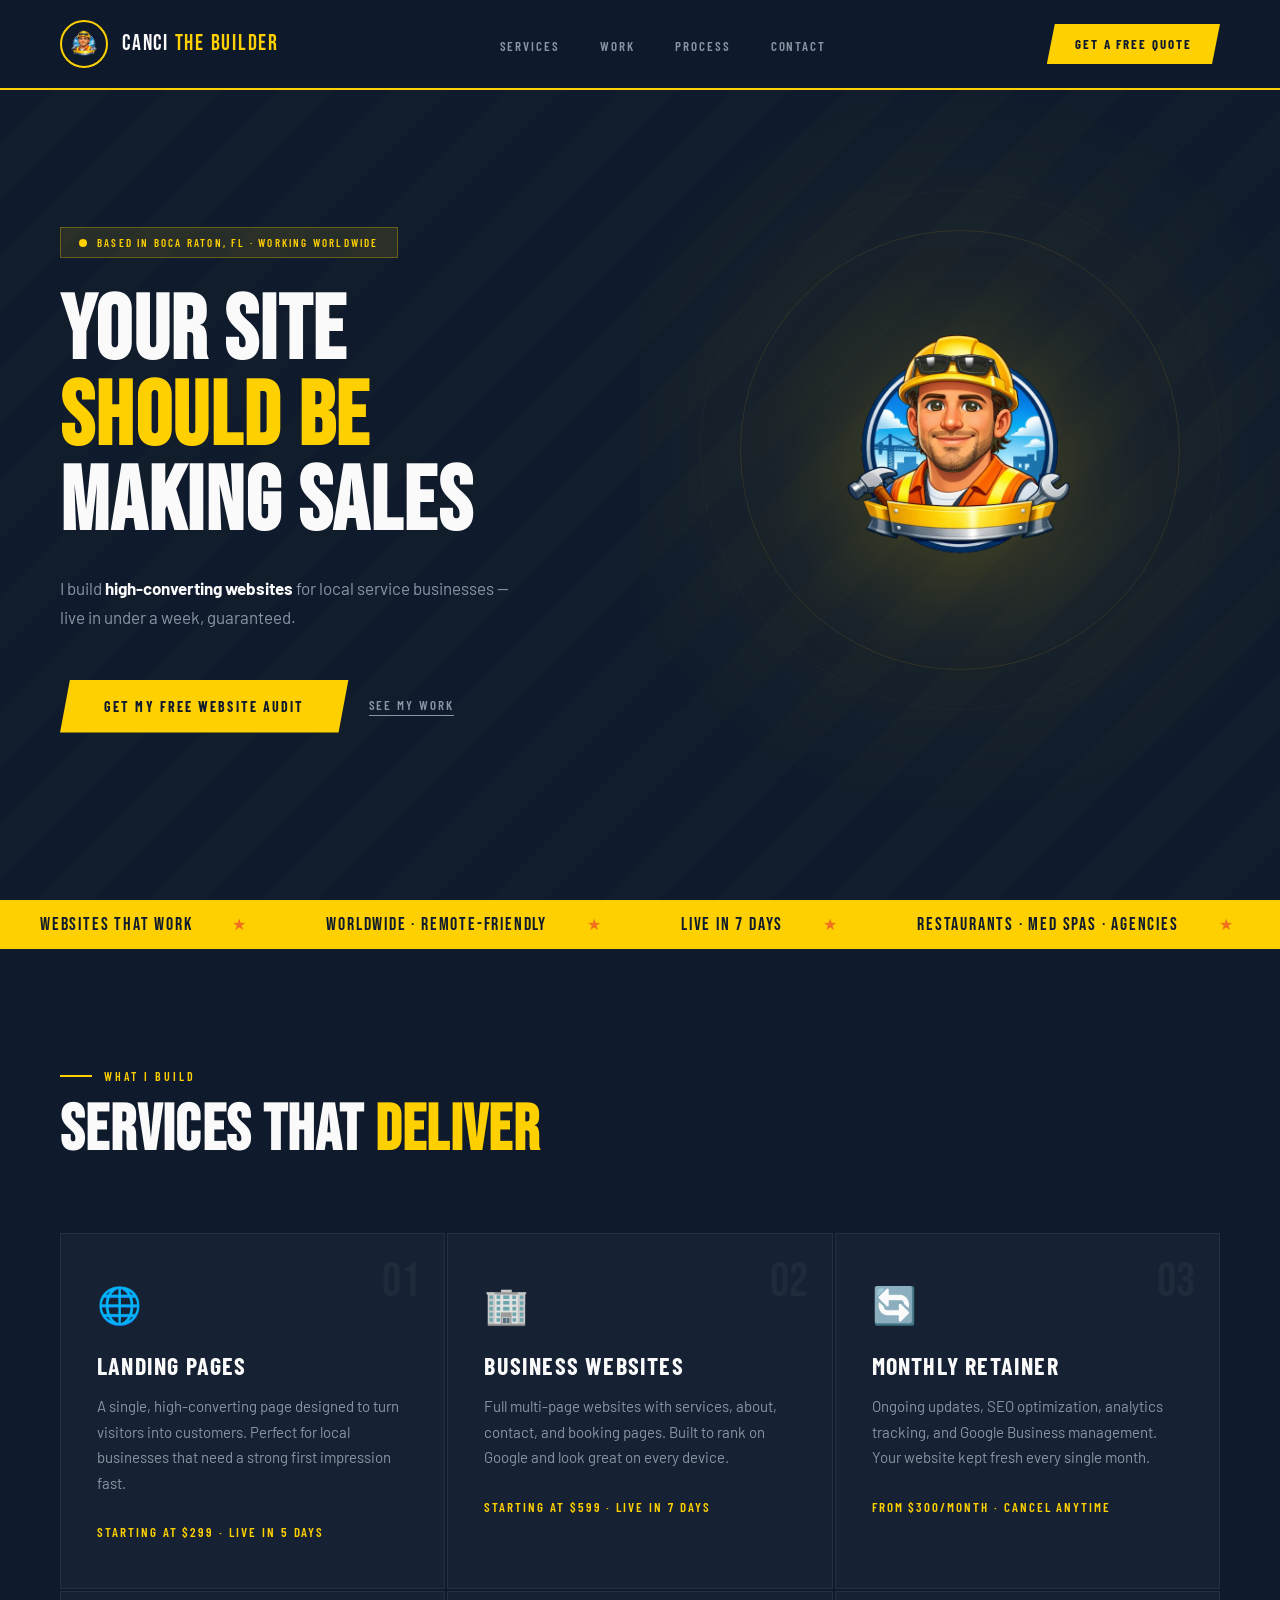
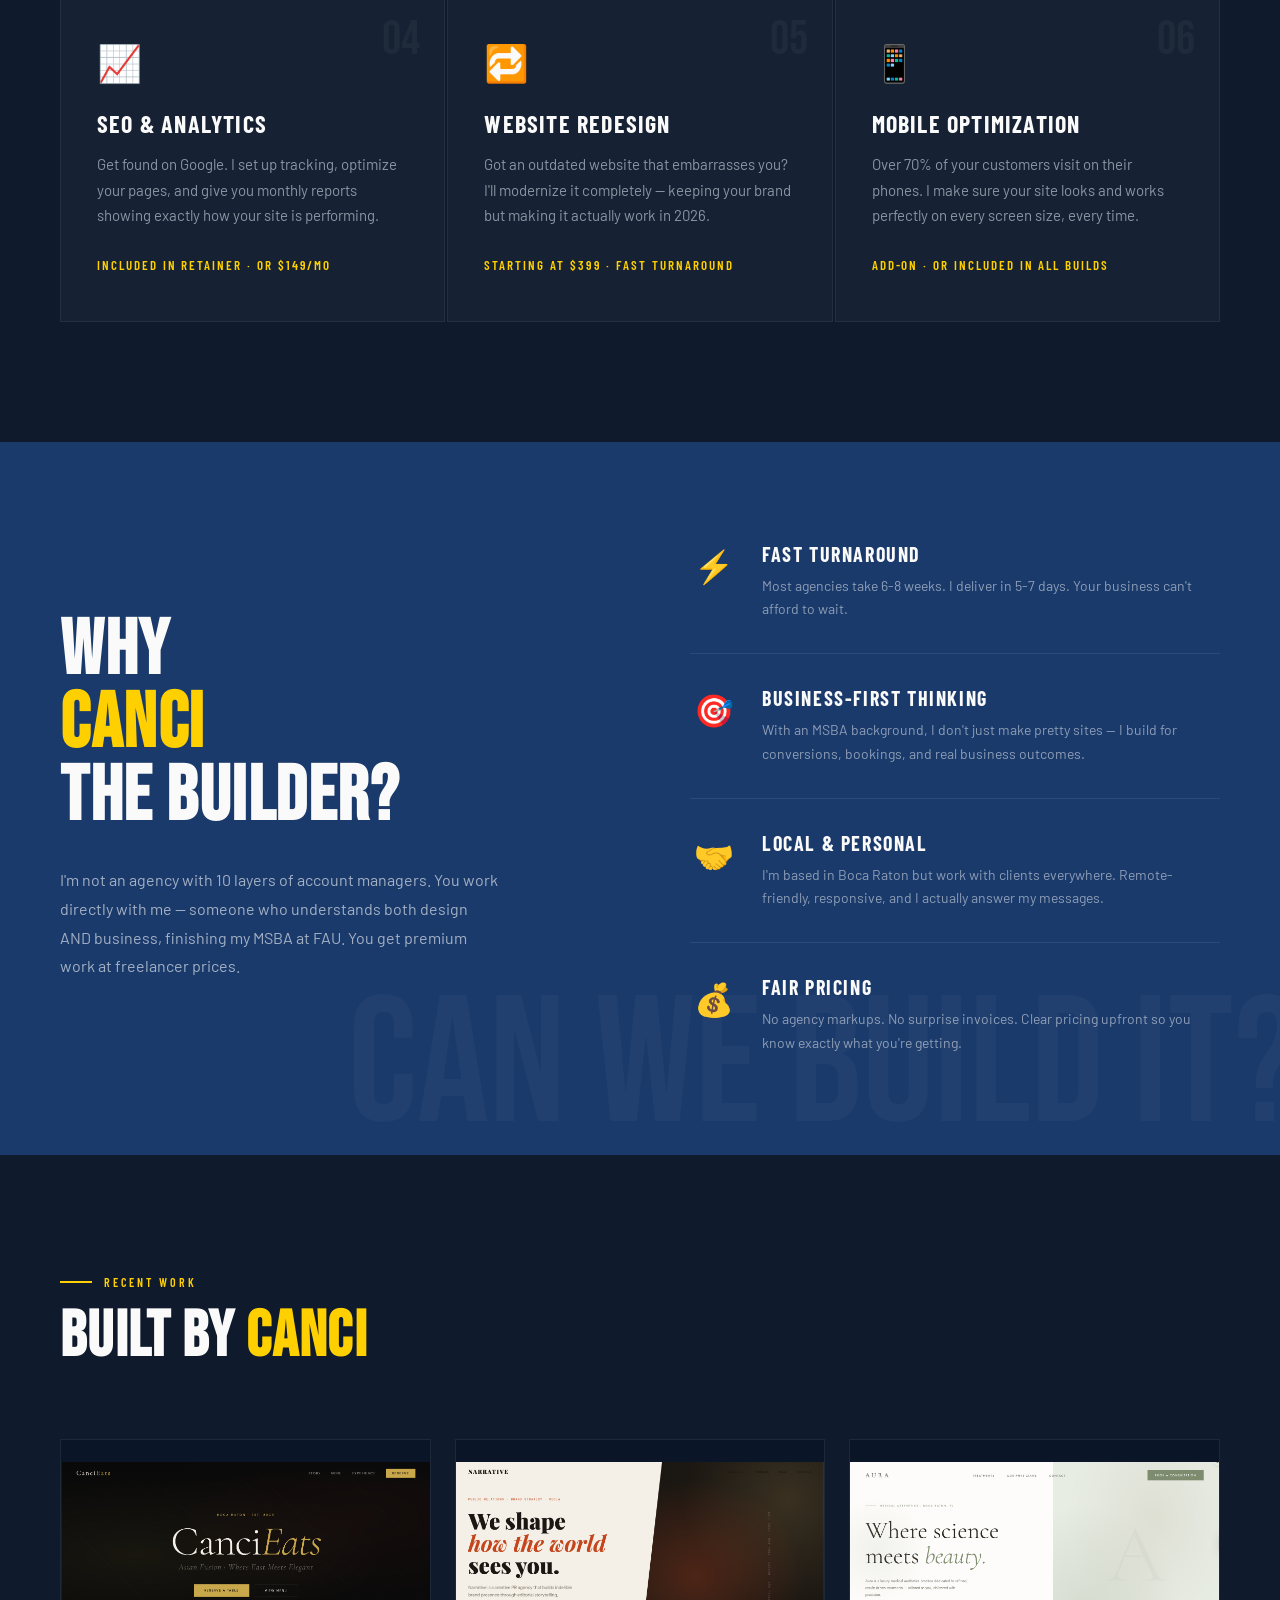
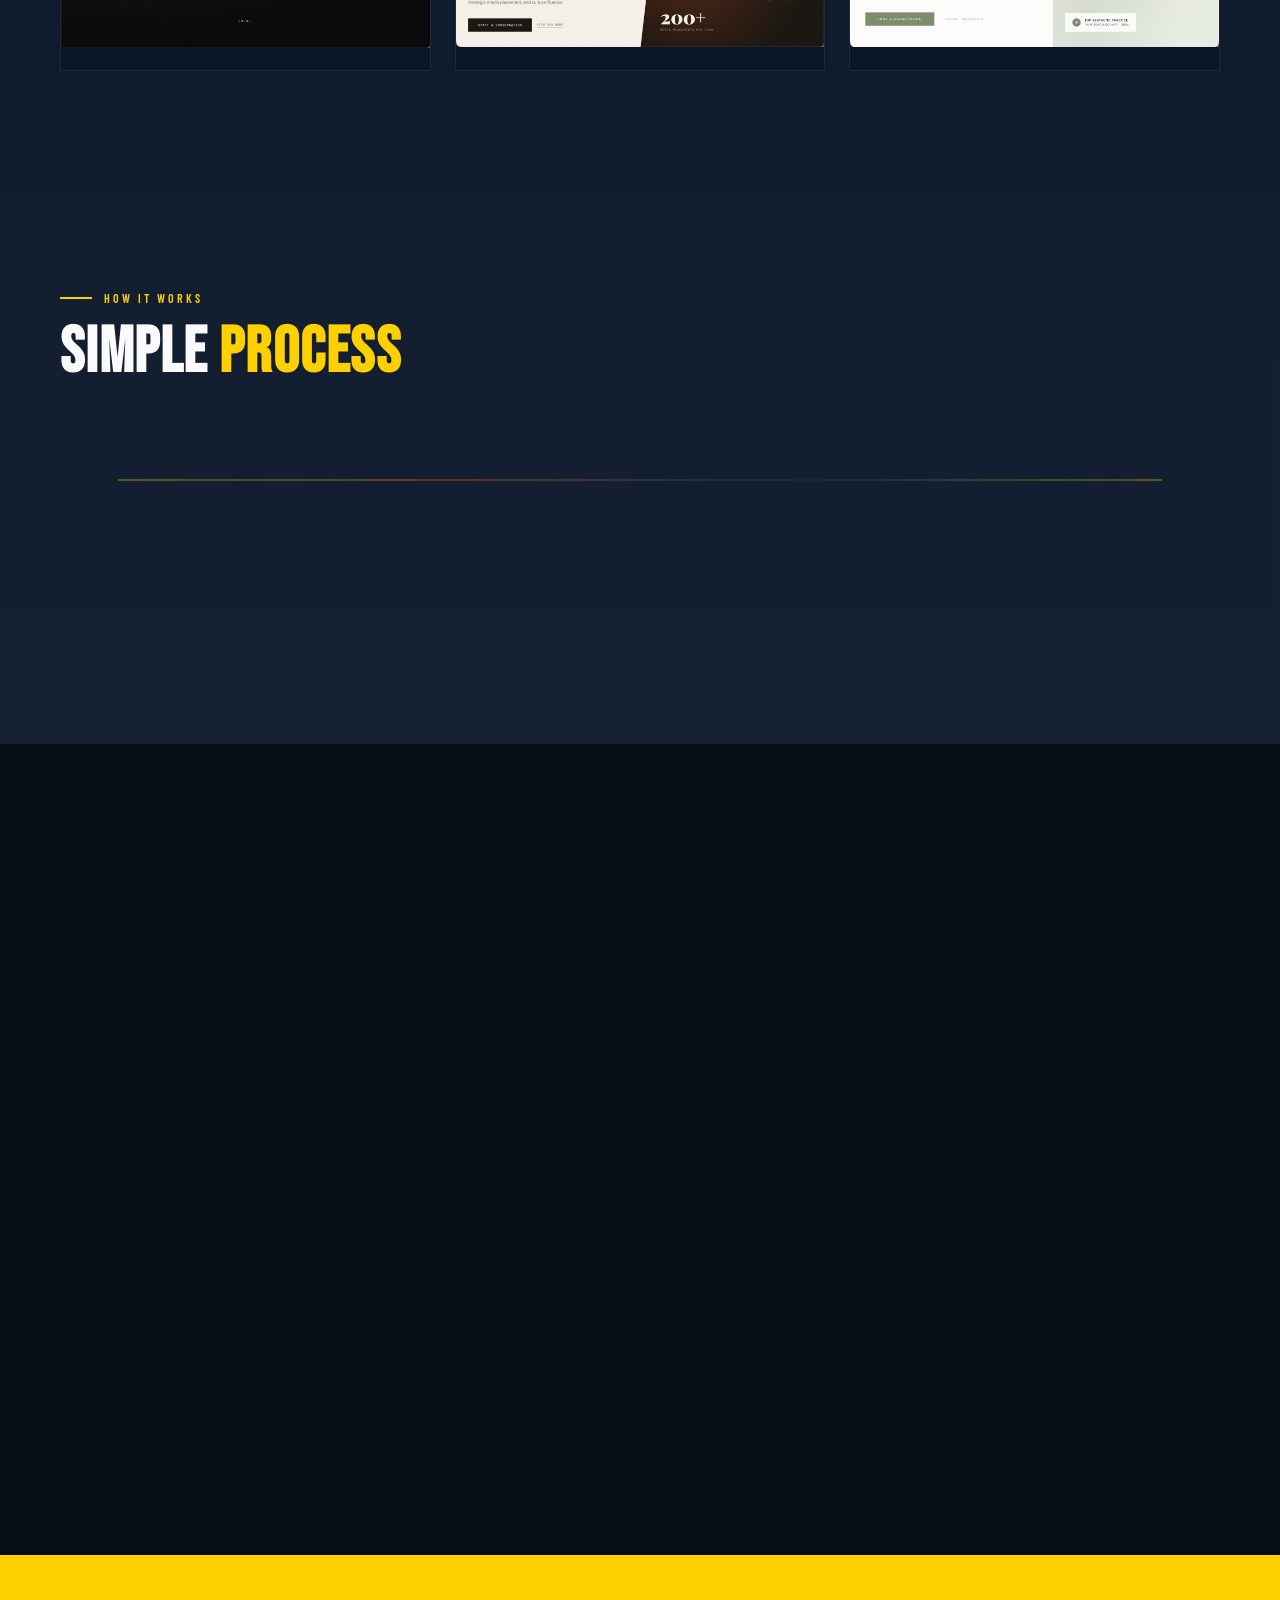
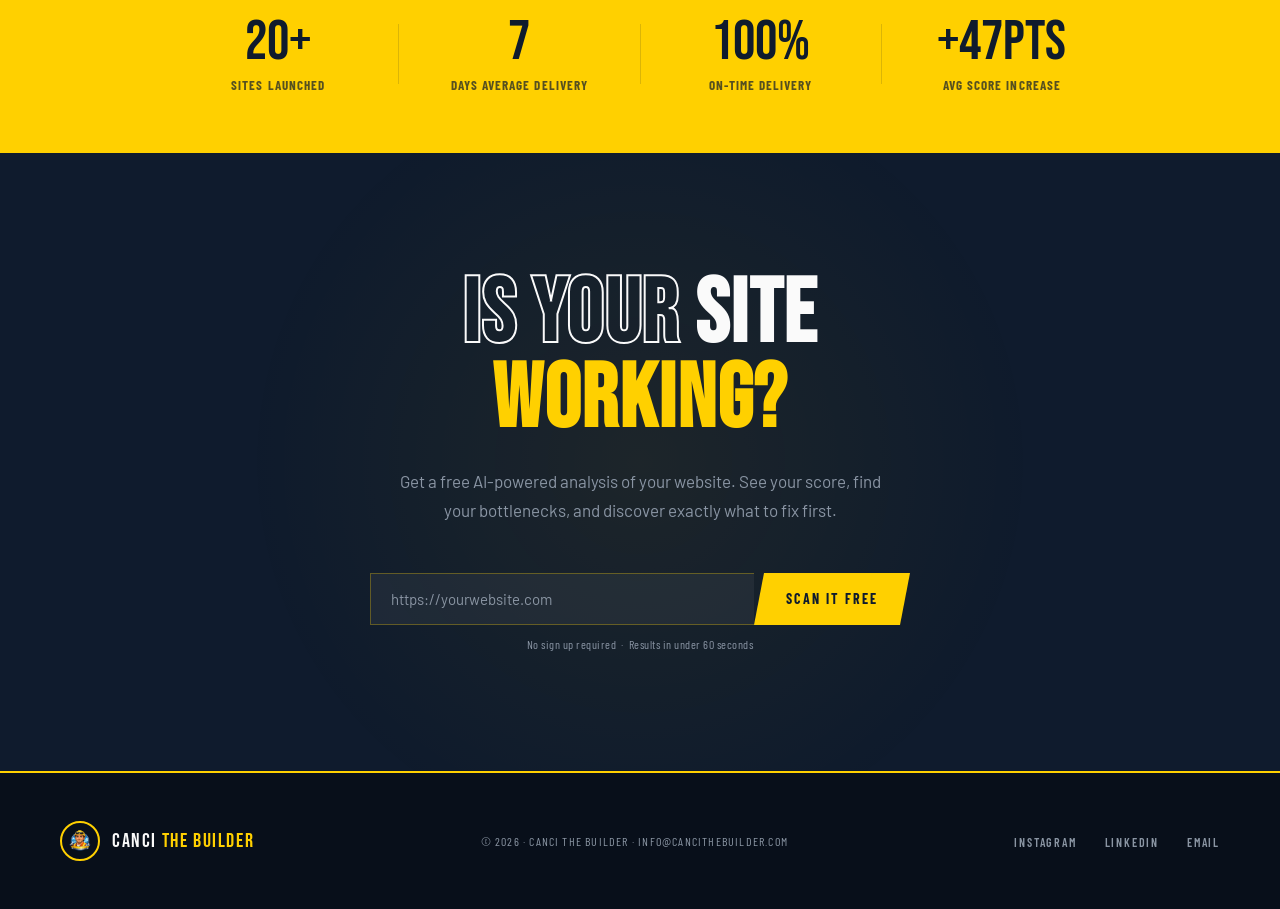
==== scan.html @ 2afae90d "Strengthen book a call CTA with better copy and trust signals Co-Authored-By: Claude Sonnet 4.6 <nor" ====
<!DOCTYPE html>
<html lang="en">
<head>
  <meta charset="UTF-8" />
  <meta name="viewport" content="width=device-width, initial-scale=1.0" />
  <title>Free Website Analysis — Cancilab by Canci The Builder</title>
  <meta name="description" content="Get a free AI-powered website analysis. See your score, discover what's costing you clients, and get a personalized action plan in under 60 seconds." />
  <meta property="og:title" content="Free Website Analysis — Cancilab" />
  <meta property="og:description" content="AI scans your site for conversion killers, SEO gaps, and performance issues. Free. No sign up." />
  <meta property="og:url" content="https://cancithebuilder.com/scan.html" />
  <link href="https://fonts.googleapis.com/css2?family=Bebas+Neue&family=Barlow:wght@400;500;600;700&family=Barlow+Condensed:wght@500;600;700&display=swap" rel="stylesheet">
  <style>
    * { box-sizing: border-box; margin: 0; padding: 0; }
    :root {
      --yellow: #FFD000;
      --orange: #F07020;
      --dark:   #0F1B2D;
      --darker: #091422;
      --white:  #FAFAFA;
      --gray:   #8A95A3;
      --card:   #132033;
      --border: #1E3050;
    }

    body {
      font-family: 'Barlow', sans-serif;
      background: var(--dark);
      color: var(--white);
      min-height: 100vh;
      background-image: repeating-linear-gradient(
        -45deg, transparent, transparent 40px,
        rgba(255,208,0,0.015) 40px, rgba(255,208,0,0.015) 41px
      );
    }

    /* ── Nav ── */
    nav {
      display: flex;
      align-items: center;
      justify-content: space-between;
      padding: 16px 48px;
      background: rgba(9,20,34,0.95);
      backdrop-filter: blur(10px);
      border-bottom: 2px solid var(--yellow);
      position: sticky; top: 0; z-index: 100;
    }
    .nav-logo {
      font-family: 'Bebas Neue', sans-serif;
      font-size: 1.4rem; letter-spacing: 2px; color: var(--white);
      text-decoration: none;
    }
    .nav-logo span { color: var(--yellow); }
    .nav-back {
      font-family: 'Barlow Condensed', sans-serif;
      font-size: 0.8rem; font-weight: 600; letter-spacing: 1.5px;
      text-transform: uppercase; color: var(--gray);
      text-decoration: none; transition: color 0.2s;
    }
    .nav-back:hover { color: var(--yellow); }

    /* ── Loading Screen ── */
    #loadingScreen {
      display: flex;
      flex-direction: column;
      align-items: center;
      justify-content: center;
      min-height: calc(100vh - 65px);
      padding: 48px 24px;
      text-align: center;
    }

    .scanning-domain {
      font-family: 'Barlow Condensed', sans-serif;
      font-size: 0.8rem; font-weight: 700;
      letter-spacing: 3px; text-transform: uppercase;
      color: var(--yellow); margin-bottom: 14px;
    }
    .loading-headline {
      font-family: 'Bebas Neue', sans-serif;
      font-size: clamp(2rem, 5vw, 3.2rem);
      letter-spacing: 3px; color: var(--white);
      line-height: 1; margin-bottom: 8px;
    }
    .loading-headline span { color: var(--yellow); }
    .loading-sub {
      font-size: 0.88rem; color: var(--gray);
      margin-bottom: 48px;
    }

    .nodes-wrap {
      display: flex;
      flex-direction: column;
      gap: 10px;
      width: 100%;
      max-width: 460px;
      text-align: left;
    }
    .node {
      display: flex;
      align-items: center;
      gap: 14px;
      padding: 12px 16px;
      background: rgba(255,255,255,0.02);
      border: 1px solid rgba(255,255,255,0.05);
      border-radius: 3px;
      opacity: 0.25;
      transition: opacity 0.4s, border-color 0.4s, background 0.4s;
    }
    .node.active {
      opacity: 1;
      border-color: rgba(255,208,0,0.3);
      background: rgba(255,208,0,0.04);
    }
    .node.done {
      opacity: 0.65;
      border-color: rgba(107,255,170,0.2);
      background: rgba(107,255,170,0.03);
    }
    .node-icon {
      font-size: 1.1rem; width: 36px; height: 36px;
      background: rgba(255,255,255,0.04);
      border-radius: 50%;
      display: flex; align-items: center; justify-content: center;
      flex-shrink: 0;
    }
    .node.active .node-icon { background: rgba(255,208,0,0.1); }
    .node.done .node-icon  { background: rgba(107,255,170,0.08); }
    .node-text { flex: 1; }
    .node-name {
      font-family: 'Barlow Condensed', sans-serif;
      font-size: 0.82rem; font-weight: 700; letter-spacing: 0.5px;
      color: var(--white); text-transform: uppercase; margin-bottom: 2px;
    }
    .node-desc { font-size: 0.72rem; color: var(--gray); }
    .node-status {
      font-family: 'Barlow Condensed', sans-serif;
      font-size: 0.7rem; font-weight: 700; letter-spacing: 1px;
      text-transform: uppercase; min-width: 52px; text-align: right;
    }
    .node:not(.active):not(.done) .node-status { color: transparent; }
    .node.active .node-status { color: var(--yellow); }
    .node.done   .node-status { color: #6bffaa; }
    @keyframes blink { 0%,100%{opacity:1} 50%{opacity:0.2} }
    .node.active .node-status::after { content:'...'; animation: blink 1s infinite; }

    /* ── Results ── */
    #resultsScreen {
      display: none;
      max-width: 1040px;
      margin: 0 auto;
      padding: 48px 24px 80px;
    }

    /* Score header */
    .results-top {
      text-align: center;
      margin-bottom: 32px;
    }
    .results-eyebrow {
      font-family: 'Barlow Condensed', sans-serif;
      font-size: 0.72rem; font-weight: 700; letter-spacing: 3px;
      text-transform: uppercase; color: var(--yellow); margin-bottom: 12px;
    }
    .results-headline {
      font-family: 'Bebas Neue', sans-serif;
      font-size: clamp(1.8rem, 4vw, 2.8rem);
      letter-spacing: 2px; color: var(--white); margin-bottom: 6px;
    }
    .results-headline span { color: #ff6b6b; }
    .results-domain {
      font-family: 'Barlow Condensed', sans-serif;
      font-size: 0.8rem; color: var(--gray); letter-spacing: 1px;
    }

    /* Score bar */
    .score-bar {
      display: flex; align-items: center; gap: 20px;
      background: var(--card);
      border: 1px solid var(--border);
      border-left: 3px solid var(--yellow);
      border-radius: 3px; padding: 18px 24px; margin-bottom: 24px;
    }
    .score-ring-wrap { position: relative; width: 88px; height: 88px; flex-shrink: 0; }
    .score-ring-wrap svg { transform: rotate(-90deg); }
    .score-ring-inner {
      position: absolute; inset: 0;
      display: flex; flex-direction: column;
      align-items: center; justify-content: center;
    }
    .snum { font-family: 'Bebas Neue', sans-serif; font-size: 2rem; color: #ff6b6b; line-height: 1; }
    .sden { font-family: 'Barlow Condensed', sans-serif; font-size: 0.6rem; color: var(--gray); letter-spacing: 1px; }
    .score-info h3 {
      font-family: 'Bebas Neue', sans-serif;
      font-size: 1.2rem; letter-spacing: 1.5px;
      color: var(--white); margin-bottom: 10px;
    }
    .score-info h3 span { color: #ff6b6b; }
    .score-cats { display: flex; flex-wrap: wrap; gap: 6px; }
    .scat {
      font-family: 'Barlow Condensed', sans-serif;
      font-size: 0.72rem; font-weight: 700; padding: 3px 10px; border-radius: 2px;
    }
    .scat.bad  { background: rgba(255,107,107,0.1); color: #ff6b6b; border: 1px solid rgba(255,107,107,0.2); }
    .scat.warn { background: rgba(240,112,32,0.1);  color: var(--orange); border: 1px solid rgba(240,112,32,0.2); }
    .scat.ok   { background: rgba(255,208,0,0.1);   color: var(--yellow); border: 1px solid rgba(255,208,0,0.2); }

    /* Two-col */
    .two-col {
      display: grid;
      grid-template-columns: 1fr 1fr;
      gap: 20px;
      margin-bottom: 24px;
    }
    @media (max-width: 720px) { .two-col { grid-template-columns: 1fr; } }

    .col-label {
      font-family: 'Barlow Condensed', sans-serif;
      font-size: 0.7rem; font-weight: 700; letter-spacing: 2px;
      text-transform: uppercase; margin-bottom: 10px;
      display: flex; align-items: center; gap: 8px;
    }
    .step-tag {
      background: var(--yellow); color: var(--dark);
      padding: 2px 7px; font-size: 0.6rem;
      clip-path: polygon(4px 0%, 100% 0%, calc(100% - 4px) 100%, 0% 100%);
    }
    .col-label.c1 { color: var(--white); }
    .col-label.c2 { color: var(--yellow); }

    /* Annotated card */
    .ann-card {
      background: var(--card); border: 1px solid var(--border);
      border-radius: 3px; overflow: hidden;
    }
    .browser-bar {
      background: var(--darker); padding: 8px 12px;
      display: flex; align-items: center; gap: 5px;
      border-bottom: 1px solid var(--border);
    }
    .bdot { width: 8px; height: 8px; border-radius: 50%; }
    .bdot.r { background: #ff5f57; } .bdot.y { background: #febc2e; } .bdot.g { background: #28c840; }
    .burl {
      flex: 1; background: rgba(0,0,0,0.3); border-radius: 3px;
      padding: 3px 10px; font-size: 0.68rem; color: #445;
      margin-left: 6px; font-family: 'Barlow Condensed', sans-serif;
    }
    .screenshot-wrap { background: #050d17; position: relative; }
    .site-screenshot { width: 100%; display: block; opacity: 0.75; }
    .issues-list {
      padding: 16px;
      background: rgba(0,0,0,0.25);
      border-top: 1px solid var(--border);
      display: flex; flex-direction: column; gap: 10px;
    }
    .issue-item {
      display: flex; gap: 14px; align-items: flex-start;
      background: rgba(255,255,255,0.02);
      border: 1px solid rgba(255,255,255,0.06);
      border-radius: 6px; padding: 14px 16px;
      transition: border-color 0.2s;
    }
    .issue-item.crit { border-left: 3px solid #ff4d4d; }
    .issue-item.warn { border-left: 3px solid var(--orange); }
    .issue-item.info { border-left: 3px solid var(--yellow); }
    .issue-item:hover { border-color: rgba(255,255,255,0.12); }
    .issue-icon {
      width: 28px; height: 28px; border-radius: 6px;
      font-size: 0.7rem; font-weight: 800;
      display: flex; align-items: center; justify-content: center;
      flex-shrink: 0; font-family: 'Barlow Condensed', sans-serif;
      letter-spacing: 0.5px;
    }
    .issue-icon.crit { background: rgba(255,77,77,0.15); color: #ff4d4d; }
    .issue-icon.warn { background: rgba(240,112,32,0.15); color: var(--orange); }
    .issue-icon.info { background: rgba(255,208,0,0.15); color: var(--yellow); }
    .issue-item h4 {
      font-family: 'Barlow', sans-serif;
      font-size: 0.88rem; font-weight: 700; color: var(--white);
      margin-bottom: 4px;
    }
    .issue-item p { font-size: 0.78rem; color: var(--gray); line-height: 1.6; }
    .issue-tag {
      display: inline-block; font-family: 'Barlow Condensed', sans-serif;
      font-size: 0.62rem; font-weight: 700; text-transform: uppercase;
      letter-spacing: 0.08em; padding: 2px 7px; border-radius: 3px;
      margin-bottom: 5px;
    }
    .issue-tag.crit { background: rgba(255,77,77,0.15); color: #ff4d4d; }
    .issue-tag.warn { background: rgba(240,112,32,0.15); color: var(--orange); }
    .issue-tag.info { background: rgba(255,208,0,0.15); color: var(--yellow); }

    /* Wireframe */
    .wf-card {
      background: var(--card);
      border: 1px solid var(--border);
      border-top: 2px solid var(--yellow);
      border-radius: 3px; overflow: hidden; position: relative;
    }
    .wf-card::after {
      content: ''; position: absolute;
      bottom: 0; left: 0; right: 0; height: 70px;
      background: linear-gradient(to bottom, transparent, var(--dark));
      pointer-events: none; z-index: 5;
    }
    .wf-head {
      display: flex; justify-content: space-between; align-items: center;
      padding: 12px 16px; background: var(--darker);
      border-bottom: 1px solid var(--border);
    }
    .wf-head h4 {
      font-family: 'Bebas Neue', sans-serif;
      font-size: 1rem; letter-spacing: 1.5px;
    }
    .wf-head p { font-size: 0.68rem; color: var(--gray); }
    .wf-badge {
      font-family: 'Barlow Condensed', sans-serif;
      font-size: 0.65rem; font-weight: 700; letter-spacing: 1px;
      text-transform: uppercase; background: rgba(255,208,0,0.1);
      color: var(--yellow); border: 1px solid rgba(255,208,0,0.3);
      padding: 2px 8px; border-radius: 2px;
    }
    .wf-body { display: grid; grid-template-columns: 1fr 1fr; gap: 12px; padding: 14px; }
    .wf-col-lbl {
      font-family: 'Barlow Condensed', sans-serif;
      font-size: 0.62rem; font-weight: 700;
      letter-spacing: 1.5px; text-transform: uppercase; margin-bottom: 6px;
    }
    .wf-col-lbl.new { color: var(--yellow); }
    .wf-col-lbl.old { color: #ff6b6b; }
    .wf-frame {
      background: rgba(0,0,0,0.3); border: 1px dashed rgba(255,255,255,0.07);
      border-radius: 3px; padding: 10px;
    }
    .wf-frame.old { border-color: rgba(255,77,77,0.15); opacity: 0.5; }
    .wb { background: rgba(255,255,255,0.06); border-radius: 2px; margin-bottom: 5px; }
    .wb.xs  { height: 7px; width: 30%; }
    .wb.sm  { height: 12px; width: 75%; }
    .wb.md  { height: 24px; }
    .wb.lg  { height: 40px; }
    .wb.btn { height: 18px; width: 38%; background: rgba(255,208,0,0.2); border: 1px solid rgba(255,208,0,0.4); }
    .wb.acc { background: rgba(255,208,0,0.08); border: 1px solid rgba(255,208,0,0.15); height: 16px; }
    .wb-old { background: rgba(255,77,77,0.08); border-radius: 2px; margin-bottom: 5px; }
    .wb-old.sm  { height: 12px; width: 70%; }
    .wb-old.md  { height: 24px; }
    .wb-old.lg  { height: 40px; }
    .wb-old.btn { height: 18px; width: 38%; }
    .wf-note { font-size: 0.62rem; font-style: italic; margin-top: 6px; padding-top: 6px; border-top: 1px solid rgba(255,255,255,0.06); line-height: 1.5; }
    .wf-note.new { color: var(--yellow); }
    .wf-note.old { color: #ff6b6b; }
    .wf-g { display: grid; grid-template-columns: 1fr 1fr 1fr; gap: 4px; margin-bottom: 5px; }
    .wf-gc { background: rgba(255,255,255,0.06); border-radius: 2px; height: 32px; }
    .wf-cal {
      background: rgba(255,208,0,0.05); border: 1px dashed rgba(255,208,0,0.2);
      border-radius: 2px; height: 28px; margin-bottom: 5px;
      display: flex; align-items: center; justify-content: center;
    }
    .wf-cal span { font-family: 'Barlow Condensed', sans-serif; font-size: 0.55rem; color: rgba(255,208,0,0.4); letter-spacing: 1px; text-transform: uppercase; }
    .wf-lock {
      padding: 12px 16px; border-top: 1px solid var(--border);
      text-align: center; background: rgba(0,0,0,0.2);
      position: relative; z-index: 10;
    }
    .wf-lock p { font-size: 0.72rem; color: var(--gray); }
    .wf-lock strong { color: var(--yellow); font-family: 'Barlow Condensed', sans-serif; }

    /* CTA */
    .results-cta {
      background: var(--card);
      border: 1px solid var(--border);
      border-top: 2px solid var(--yellow);
      border-radius: 3px; padding: 40px 32px;
      text-align: center; position: relative; overflow: hidden;
    }
    .results-cta::before {
      content: ''; position: absolute;
      top: -50px; left: 50%; transform: translateX(-50%);
      width: 400px; height: 150px;
      background: radial-gradient(ellipse, rgba(255,208,0,0.06) 0%, transparent 70%);
      pointer-events: none;
    }
    .rc-eyebrow {
      font-family: 'Barlow Condensed', sans-serif;
      font-size: 0.7rem; font-weight: 700; letter-spacing: 3px;
      text-transform: uppercase; color: var(--yellow); margin-bottom: 12px;
    }
    .results-cta h2 {
      font-family: 'Bebas Neue', sans-serif;
      font-size: clamp(1.6rem, 3vw, 2.2rem);
      letter-spacing: 2px; color: var(--white); margin-bottom: 10px;
    }
    .results-cta p {
      font-size: 0.88rem; color: var(--gray);
      max-width: 420px; margin: 0 auto 24px; line-height: 1.7;
    }
    .btn-book {
      background: var(--yellow); color: var(--dark); border: none;
      padding: 14px 40px;
      font-family: 'Barlow Condensed', sans-serif;
      font-size: 0.9rem; font-weight: 700; letter-spacing: 2px;
      text-transform: uppercase; cursor: pointer;
      clip-path: polygon(10px 0%, 100% 0%, calc(100% - 10px) 100%, 0% 100%);
      transition: background 0.2s; display: inline-block;
      text-decoration: none; margin-bottom: 12px;
    }
    .btn-book:hover { background: var(--orange); color: var(--white); }
    .btn-book-sub { font-size: 0.68rem; color: rgba(255,255,255,0.2); font-family: 'Barlow Condensed', sans-serif; letter-spacing: 0.5px; }
    .cta-trust { display: flex; gap: 24px; justify-content: center; flex-wrap: wrap; margin-top: 20px; }
    .cta-trust span { font-family: 'Barlow Condensed', sans-serif; font-size: 0.78rem; font-weight: 600; color: rgba(255,255,255,0.5); letter-spacing: 0.5px; }

    /* ── Revenue Impact ── */
    .revenue-bar {
      background: var(--card); border: 1px solid var(--border);
      border-left: 3px solid var(--orange);
      border-radius: 3px; padding: 20px 24px;
      display: flex; align-items: center; gap: 20px;
      margin-bottom: 24px;
    }
    .revenue-icon { font-size: 2rem; flex-shrink: 0; }
    .revenue-text h4 {
      font-family: 'Bebas Neue', sans-serif;
      font-size: 1.1rem; letter-spacing: 1.5px; color: var(--white); margin-bottom: 4px;
    }
    .revenue-text p { font-size: 0.82rem; color: var(--gray); line-height: 1.6; }
    .revenue-text strong { color: var(--orange); }
    .revenue-stat {
      text-align: center; flex-shrink: 0;
      background: rgba(240,112,32,0.08);
      border: 1px solid rgba(240,112,32,0.2);
      border-radius: 3px; padding: 12px 20px;
    }
    .revenue-stat .rs-num {
      font-family: 'Bebas Neue', sans-serif;
      font-size: 2rem; color: var(--orange); line-height: 1;
    }
    .revenue-stat .rs-label {
      font-family: 'Barlow Condensed', sans-serif;
      font-size: 0.65rem; font-weight: 700;
      letter-spacing: 1px; text-transform: uppercase; color: var(--gray);
    }

    /* ── Quick Wins ── */
    .quick-wins {
      background: var(--card); border: 1px solid var(--border);
      border-left: 3px solid #6bffaa;
      border-radius: 3px; padding: 20px 24px; margin-bottom: 24px;
    }
    .qw-header {
      display: flex; align-items: center; gap: 10px; margin-bottom: 14px;
    }
    .qw-header h4 {
      font-family: 'Bebas Neue', sans-serif;
      font-size: 1.1rem; letter-spacing: 1.5px; color: var(--white);
    }
    .qw-tag {
      font-family: 'Barlow Condensed', sans-serif;
      font-size: 0.65rem; font-weight: 700; letter-spacing: 1px;
      text-transform: uppercase; background: rgba(107,255,170,0.1);
      color: #6bffaa; border: 1px solid rgba(107,255,170,0.25);
      padding: 2px 8px; border-radius: 2px;
    }
    .qw-list { display: flex; flex-direction: column; gap: 8px; }
    .qw-item {
      display: flex; align-items: flex-start; gap: 12px;
      background: rgba(107,255,170,0.04);
      border: 1px solid rgba(107,255,170,0.1);
      border-radius: 2px; padding: 10px 14px;
    }
    .qw-check {
      width: 20px; height: 20px; border-radius: 50%;
      background: rgba(107,255,170,0.15); border: 1px solid rgba(107,255,170,0.3);
      color: #6bffaa; font-size: 0.7rem; font-weight: 800;
      display: flex; align-items: center; justify-content: center; flex-shrink: 0;
    }
    .qw-item h5 {
      font-family: 'Barlow Condensed', sans-serif;
      font-size: 0.78rem; font-weight: 700; color: var(--white);
      margin-bottom: 2px; letter-spacing: 0.3px;
    }
    .qw-item p { font-size: 0.68rem; color: var(--gray); line-height: 1.5; }
    .qw-time {
      font-family: 'Barlow Condensed', sans-serif;
      font-size: 0.62rem; font-weight: 700; letter-spacing: 1px;
      text-transform: uppercase; color: #6bffaa; margin-top: 3px;
    }

    /* ── Case Study ── */
    .case-study {
      background: var(--card); border: 1px solid var(--border);
      border-radius: 3px; overflow: hidden; margin-bottom: 24px;
    }
    .cs-header {
      background: var(--darker); padding: 14px 20px;
      border-bottom: 1px solid var(--border);
      display: flex; align-items: center; justify-content: space-between;
    }
    .cs-header h4 {
      font-family: 'Bebas Neue', sans-serif;
      font-size: 1rem; letter-spacing: 1.5px; color: var(--white);
    }
    .cs-header p { font-size: 0.68rem; color: var(--gray); }
    .cs-tag {
      font-family: 'Barlow Condensed', sans-serif;
      font-size: 0.65rem; font-weight: 700; letter-spacing: 1px;
      text-transform: uppercase; background: rgba(255,208,0,0.1);
      color: var(--yellow); border: 1px solid rgba(255,208,0,0.25);
      padding: 2px 8px; border-radius: 2px;
    }
    .cs-body {
      display: grid; grid-template-columns: 1fr 1fr 1fr; gap: 0;
    }
    @media (max-width: 600px) { .cs-body { grid-template-columns: 1fr; } }
    .cs-col {
      padding: 18px 20px;
      border-right: 1px solid var(--border);
    }
    .cs-col:last-child { border-right: none; }
    .cs-col-label {
      font-family: 'Barlow Condensed', sans-serif;
      font-size: 0.62rem; font-weight: 700; letter-spacing: 2px;
      text-transform: uppercase; margin-bottom: 8px;
    }
    .cs-col-label.before { color: #ff6b6b; }
    .cs-col-label.after  { color: #6bffaa; }
    .cs-col-label.result { color: var(--yellow); }
    .cs-col p { font-size: 0.75rem; color: var(--gray); line-height: 1.6; }
    .cs-stat {
      font-family: 'Bebas Neue', sans-serif;
      font-size: 2rem; letter-spacing: 1px; line-height: 1; margin-bottom: 4px;
    }
    .cs-stat.green { color: #6bffaa; }
    .cs-stat-label { font-size: 0.68rem; color: var(--gray); }

    /* ── Testimonials ── */
    .testimonials { margin-bottom: 24px; }
    .testimonials h4 {
      font-family: 'Bebas Neue', sans-serif;
      font-size: 1rem; letter-spacing: 1.5px; color: var(--white);
      text-align: center; margin-bottom: 14px;
    }
    .testi-grid {
      display: grid; grid-template-columns: 1fr 1fr 1fr; gap: 12px;
    }
    @media (max-width: 600px) { .testi-grid { grid-template-columns: 1fr; } }
    .testi-card {
      background: var(--card); border: 1px solid var(--border);
      border-radius: 3px; padding: 16px;
    }
    .testi-stars { color: var(--yellow); font-size: 0.75rem; margin-bottom: 8px; letter-spacing: 2px; }
    .testi-quote { font-size: 0.78rem; color: var(--white); line-height: 1.6; margin-bottom: 12px; font-style: italic; }
    .testi-author { display: flex; align-items: center; gap: 10px; }
    .testi-avatar {
      width: 32px; height: 32px; border-radius: 50%;
      background: linear-gradient(135deg, var(--yellow), var(--orange));
      display: flex; align-items: center; justify-content: center;
      font-family: 'Bebas Neue', sans-serif; font-size: 0.85rem; color: var(--dark);
      flex-shrink: 0;
    }
    .testi-name {
      font-family: 'Barlow Condensed', sans-serif;
      font-size: 0.72rem; font-weight: 700; color: var(--white); letter-spacing: 0.5px;
    }
    .testi-biz { font-size: 0.62rem; color: var(--gray); }

    /* ── Email Capture ── */
    .email-capture {
      background: rgba(255,208,0,0.04);
      border: 1px solid rgba(255,208,0,0.2);
      border-radius: 3px; padding: 24px;
      text-align: center; margin-bottom: 24px;
    }
    .email-capture h4 {
      font-family: 'Bebas Neue', sans-serif;
      font-size: 1.1rem; letter-spacing: 1.5px; color: var(--white); margin-bottom: 6px;
    }
    .email-capture p { font-size: 0.8rem; color: var(--gray); margin-bottom: 16px; }
    .email-form { display: flex; max-width: 420px; margin: 0 auto; }
    .email-input {
      flex: 1; background: var(--card); border: 1px solid var(--border);
      border-right: none; color: var(--white);
      font-family: 'Barlow', sans-serif; font-size: 0.85rem;
      padding: 11px 14px; outline: none;
    }
    .email-input::placeholder { color: #445; }
    .email-btn {
      background: var(--yellow); color: var(--dark); border: none;
      padding: 11px 20px;
      font-family: 'Barlow Condensed', sans-serif;
      font-size: 0.8rem; font-weight: 700; letter-spacing: 1.5px;
      text-transform: uppercase; cursor: pointer;
      clip-path: polygon(6px 0%, 100% 0%, calc(100% - 6px) 100%, 0% 100%);
      transition: background 0.15s;
    }
    .email-btn:hover { background: var(--orange); color: var(--white); }
    .email-confirm { font-family: 'Barlow Condensed', sans-serif; font-size: 0.75rem; color: #6bffaa; margin-top: 10px; display: none; }

    /* ── Urgency ── */
    .urgency-bar {
      background: rgba(255,77,77,0.06);
      border: 1px solid rgba(255,77,77,0.2);
      border-radius: 3px; padding: 14px 20px;
      display: flex; align-items: center; justify-content: space-between;
      gap: 16px; margin-bottom: 24px; flex-wrap: wrap;
    }
    .urgency-left { display: flex; align-items: center; gap: 12px; }
    .urgency-dot {
      width: 10px; height: 10px; border-radius: 50%;
      background: #ff4d4d; flex-shrink: 0;
      animation: pulse-red 1.5s infinite;
    }
    @keyframes pulse-red {
      0%,100% { box-shadow: 0 0 0 0 rgba(255,77,77,0.4); }
      50% { box-shadow: 0 0 0 6px rgba(255,77,77,0); }
    }
    .urgency-text {
      font-family: 'Barlow Condensed', sans-serif;
      font-size: 0.82rem; font-weight: 700;
      letter-spacing: 0.5px; color: var(--white);
    }
    .urgency-text span { color: #ff6b6b; }
    .urgency-slots { display: flex; gap: 6px; }
    .slot {
      width: 14px; height: 14px; border-radius: 2px;
      background: rgba(255,77,77,0.3); border: 1px solid rgba(255,77,77,0.4);
    }
    .slot.taken { background: #ff4d4d; }

    /* ── PDF ── */
    .btn-pdf {
      background: transparent; color: var(--gray);
      border: 1px solid var(--border); padding: 10px 20px;
      font-family: 'Barlow Condensed', sans-serif;
      font-size: 0.78rem; font-weight: 700; letter-spacing: 1.5px;
      text-transform: uppercase; cursor: pointer;
      border-radius: 2px; transition: all 0.2s; margin-top: 12px;
    }
    .btn-pdf:hover { border-color: var(--yellow); color: var(--yellow); }

    /* Print styles for PDF */
    @media print {
      nav, .scan-again, .urgency-bar, .email-capture, .btn-pdf, .btn-book { display: none !important; }
      body { background: #fff !important; color: #000 !important; }
      #resultsScreen { padding: 20px !important; }
    }

    /* ── Scan again ── */
    /* Scan again */
    .scan-again {
      text-align: center; margin-top: 32px;
    }
    .scan-again-form { display: flex; max-width: 460px; margin: 12px auto 0; }
    .scan-again-input {
      flex: 1; background: var(--card); border: 1px solid var(--border);
      border-right: none; color: var(--white);
      font-family: 'Barlow', sans-serif; font-size: 0.85rem;
      padding: 10px 14px; outline: none;
    }
    .scan-again-input::placeholder { color: #445; }
    .scan-again-btn {
      background: rgba(255,208,0,0.15); color: var(--yellow);
      border: 1px solid rgba(255,208,0,0.3); border-left: none;
      padding: 10px 20px;
      font-family: 'Barlow Condensed', sans-serif;
      font-size: 0.8rem; font-weight: 700; letter-spacing: 1.5px;
      text-transform: uppercase; cursor: pointer;
      transition: background 0.2s;
    }
    .scan-again-btn:hover { background: rgba(255,208,0,0.25); }
    .scan-again p {
      font-family: 'Barlow Condensed', sans-serif;
      font-size: 0.72rem; color: var(--gray); letter-spacing: 1px;
    }
  </style>
</head>
<body>

<nav>
  <a class="nav-logo" href="index.html">Canci<span>lab</span></a>
  <a class="nav-back" href="index.html">← Back to Site</a>
</nav>

<!-- Loading -->
<div id="loadingScreen">
  <div class="scanning-domain">Scanning <span id="scanDomain"></span></div>
  <div class="loading-headline">Running <span>AI</span> Diagnostics...</div>
  <p class="loading-sub">This takes about 30–60 seconds. Please don't close this tab.</p>

  <div class="nodes-wrap">
    <div class="node" id="node-0">
      <div class="node-icon">🔗</div>
      <div class="node-text">
        <div class="node-name">URL Validator</div>
        <div class="node-desc">Verifying your site is reachable</div>
      </div>
      <div class="node-status">Waiting</div>
    </div>
    <div class="node" id="node-1">
      <div class="node-icon">⚡</div>
      <div class="node-text">
        <div class="node-name">PageSpeed API</div>
        <div class="node-desc">Performance, SEO &amp; Core Web Vitals</div>
      </div>
      <div class="node-status">Waiting</div>
    </div>
    <div class="node" id="node-2">
      <div class="node-icon">📄</div>
      <div class="node-text">
        <div class="node-name">HTML Fetcher</div>
        <div class="node-desc">Reading headlines, CTAs &amp; copy</div>
      </div>
      <div class="node-status">Waiting</div>
    </div>
    <div class="node" id="node-3">
      <div class="node-icon">📸</div>
      <div class="node-text">
        <div class="node-name">Screenshot</div>
        <div class="node-desc">Capturing your site visually</div>
      </div>
      <div class="node-status">Waiting</div>
    </div>
    <div class="node" id="node-4">
      <div class="node-icon">🤖</div>
      <div class="node-text">
        <div class="node-name">Claude AI Analysis</div>
        <div class="node-desc">Identifying bottlenecks &amp; scoring your site</div>
      </div>
      <div class="node-status">Waiting</div>
    </div>
    <div class="node" id="node-5">
      <div class="node-icon">📊</div>
      <div class="node-text">
        <div class="node-name">Report Builder</div>
        <div class="node-desc">Generating your personalized report</div>
      </div>
      <div class="node-status">Waiting</div>
    </div>
  </div>
</div>

<!-- Results -->
<div id="resultsScreen">

  <div class="results-top">
    <div class="results-eyebrow">AI Website Analysis Complete</div>
    <div class="results-headline">We Found <span id="issueCount">0</span> Issues Holding Your Site Back</div>
    <div class="results-domain" id="resultsDomain"></div>
  </div>

  <div class="score-bar">
    <div class="score-ring-wrap">
      <svg width="88" height="88" viewBox="0 0 88 88">
        <circle cx="44" cy="44" r="36" fill="none" stroke="rgba(255,255,255,0.07)" stroke-width="7"/>
        <circle id="scoreArc" cx="44" cy="44" r="36" fill="none" stroke="#ff6b6b" stroke-width="7"
          stroke-dasharray="226.2" stroke-dashoffset="158" stroke-linecap="round"/>
      </svg>
      <div class="score-ring-inner">
        <span class="snum" id="overallScore">—</span>
        <span class="sden">/100</span>
      </div>
    </div>
    <div class="score-info">
      <h3>Conversion Health — <span id="scoreLabel">—</span></h3>
      <div class="score-cats">
        <div class="scat bad">Performance <span id="perfScore">—</span></div>
        <div class="scat bad">SEO <span id="seoScore">—</span></div>
        <div class="scat warn">Design/UX <span id="uxScore">—</span></div>
        <div class="scat bad">Copywriting <span id="copyScore">—</span></div>
        <div class="scat warn">Conversion <span id="convScore">—</span></div>
      </div>
    </div>
  </div>

  <div class="two-col">
    <!-- Annotated -->
    <div>
      <div class="col-label c1"><span class="step-tag">Step 1</span> Here's exactly what's broken</div>
      <div class="ann-card">
        <div class="browser-bar">
          <div class="bdot r"></div><div class="bdot y"></div><div class="bdot g"></div>
          <div class="burl" id="annUrl"></div>
        </div>
        <div class="screenshot-wrap">
          <img class="site-screenshot" id="siteScreenshot" src="" alt="" style="display:none;" onerror="this.style.display='none'" />
        </div>
        <div class="issues-list" id="issuesList"></div>
      </div>
    </div>

    <!-- Wireframe -->
    <div>
      <div class="col-label c2"><span class="step-tag">Step 2</span> What it could look like</div>
      <div class="wf-card">
        <div class="wf-head">
          <div>
            <h4>Proposed Redesign</h4>
            <p>Full design revealed on your strategy call</p>
          </div>
          <div class="wf-badge">All issues fixed</div>
        </div>
        <div class="wf-body">
          <div>
            <div class="wf-col-lbl new">Hero — Fixed</div>
            <div class="wf-frame">
              <div class="wb xs" style="background:rgba(255,208,0,0.2);"></div>
              <div class="wb lg acc"></div>
              <div class="wb sm"></div>
              <div class="wb btn"></div>
              <div class="wf-note new" id="wfHeroFix">Analyzing...</div>
            </div>
          </div>
          <div>
            <div class="wf-col-lbl old">Hero — Problem</div>
            <div class="wf-frame old">
              <div class="wb-old sm"></div>
              <div class="wb-old lg"></div>
              <div class="wb-old sm" style="width:50%;"></div>
              <div class="wb-old btn"></div>
              <div class="wf-note old" id="wfHeroProblem">Analyzing...</div>
            </div>
          </div>
          <div>
            <div class="wf-col-lbl new">CTA — Fixed</div>
            <div class="wf-frame">
              <div class="wb xs" style="background:rgba(255,208,0,0.2);margin-bottom:7px;"></div>
              <div class="wb btn"></div>
              <div class="wf-note new" id="wfCtaFix">Analyzing...</div>
            </div>
          </div>
          <div>
            <div class="wf-col-lbl old">CTA — Problem</div>
            <div class="wf-frame old">
              <div class="wb-old sm" style="width:50%;"></div>
              <div class="wb-old btn"></div>
              <div class="wf-note old" id="wfCtaProblem">Analyzing...</div>
            </div>
          </div>
          <div>
            <div class="wf-col-lbl new">Trust — Fixed</div>
            <div class="wf-frame">
              <div class="wb xs" style="background:rgba(255,208,0,0.2);margin-bottom:7px;"></div>
              <div class="wf-g"><div class="wf-gc"></div><div class="wf-gc"></div><div class="wf-gc"></div></div>
              <div class="wf-note new" id="wfTrustFix">Analyzing...</div>
            </div>
          </div>
          <div>
            <div class="wf-col-lbl new">Booking — Fixed</div>
            <div class="wf-frame">
              <div class="wf-cal"><span>Embedded Calendar</span></div>
              <div class="wb btn"></div>
              <div class="wf-note new" id="wfNavFix">Analyzing...</div>
            </div>
          </div>
        </div>
        <div class="wf-lock">
          <p>Full high-fidelity design with your brand &amp; copy —</p>
          <p><strong>Revealed on your free strategy call</strong></p>
        </div>
      </div>
    </div>
  </div>

  <!-- 1. Revenue Impact -->
  <div class="revenue-bar">
    <div class="revenue-icon">💸</div>
    <div class="revenue-text">
      <h4>What This Score Is Costing You</h4>
      <p>Sites scoring below 65 lose an estimated <strong id="leadsLost">8–12 leads/month</strong> to friction, weak copy, and poor first impressions. At even a modest close rate, that's real revenue walking out the door every single month.</p>
    </div>
    <div class="revenue-stat">
      <div class="rs-num" id="leadsNum">10</div>
      <div class="rs-label">Leads Lost<br>Per Month</div>
    </div>
  </div>

  <!-- 2. Quick Wins -->
  <div class="quick-wins">
    <div class="qw-header">
      <h4>Quick Wins — Fix These Today</h4>
      <div class="qw-tag">Free · No Dev Needed</div>
    </div>
    <div class="qw-list" id="quickWinsList">
      <!-- populated by JS -->
    </div>
  </div>

  <!-- 3. Case Study -->
  <div class="case-study">
    <div class="cs-header">
      <div>
        <h4>Real Results From a Similar Site</h4>
        <p>Local service business · Boca Raton, FL</p>
      </div>
      <div class="cs-tag">Case Study</div>
    </div>
    <div class="cs-body">
      <div class="cs-col">
        <div class="cs-col-label before">Before</div>
        <p>Score of 41. Generic headline, email-only CTA, no testimonials, 3-second bounce rate was off the charts. Getting maybe 2–3 inquiries a month from the website.</p>
      </div>
      <div class="cs-col">
        <div class="cs-col-label after">After Cancilab</div>
        <p>Rewrote hero headline, replaced email CTA with embedded Calendly, added 3 client testimonials and a results stat. Launched in 6 days. Same traffic — very different outcome.</p>
      </div>
      <div class="cs-col">
        <div class="cs-col-label result">Results (30 Days)</div>
        <div class="cs-stat green">+340%</div>
        <div class="cs-stat-label">More inquiries from website</div>
        <div style="margin-top:12px;">
          <div class="cs-stat green" style="font-size:1.4rem;">11 → 38</div>
          <div class="cs-stat-label">Monthly leads from organic traffic</div>
        </div>
      </div>
    </div>
  </div>

  <!-- 4. Testimonials -->
  <div class="testimonials">
    <h4>What Clients Say After Working With Us</h4>
    <div class="testi-grid">
      <div class="testi-card">
        <div class="testi-stars">★★★★★</div>
        <div class="testi-quote">"Canci did the scanner on my restaurant site and within a week had a fully redesigned page live. My online orders went up immediately. Wish I had done this sooner."</div>
        <div class="testi-author">
          <div class="testi-avatar">MR</div>
          <div>
            <div class="testi-name">Marco R.</div>
            <div class="testi-biz">Restaurant Owner · Boca Raton</div>
          </div>
        </div>
      </div>
      <div class="testi-card">
        <div class="testi-stars">★★★★★</div>
        <div class="testi-quote">"I didn't realize how much my old site was hurting me. The free analysis was eye-opening. Booked the call, had a new site in 7 days, and already have 3 new clients from it."</div>
        <div class="testi-author">
          <div class="testi-avatar">SL</div>
          <div>
            <div class="testi-name">Sarah L.</div>
            <div class="testi-biz">Med Spa Owner · Delray Beach</div>
          </div>
        </div>
      </div>
      <div class="testi-card">
        <div class="testi-stars">★★★★★</div>
        <div class="testi-quote">"Super professional, fast turnaround, and the results speak for themselves. The scanner report told me exactly what was wrong before I even got on a call."</div>
        <div class="testi-author">
          <div class="testi-avatar">DJ</div>
          <div>
            <div class="testi-name">David J.</div>
            <div class="testi-biz">Contractor · West Palm Beach</div>
          </div>
        </div>
      </div>
    </div>
  </div>

  <!-- 5. Email Capture -->
  <div class="email-capture">
    <h4>Want a Copy of This Report?</h4>
    <p>Enter your email and we'll send you the full analysis as a PDF — plus a personalized action plan.</p>
    <div class="email-form">
      <input class="email-input" id="emailInput" type="email" placeholder="your@email.com" />
      <button class="email-btn" onclick="submitEmail()">Send My Report</button>
    </div>
    <div class="email-confirm" id="emailConfirm">✓ Report on its way — check your inbox in a few minutes.</div>
  </div>

  <!-- 6. Urgency -->
  <div class="urgency-bar">
    <div class="urgency-left">
      <div class="urgency-dot"></div>
      <div class="urgency-text">Only <span id="slotsLeft">3</span> free strategy calls available this week</div>
    </div>
    <div class="urgency-slots" id="urgencySlots">
      <!-- populated by JS -->
    </div>
  </div>

  <!-- Book CTA -->
  <div class="results-cta">
    <div class="rc-eyebrow">Your Next Step</div>
    <h2>Let's Fix Every Issue —<br>In Under a Week</h2>
    <p>Book a free 30-min strategy call. I'll walk through your full report, show you exactly what to fix, and give you a same-day proposal.</p>
    <a href="https://calendly.com/jozo-cancar27/30min" target="_blank" class="btn-book">Book My Free Strategy Call →</a>
    <div class="btn-book-sub">No commitment · No sales pressure · Same-day proposal</div>
    <div class="cta-trust">
      <span>⚡ Live in 7 days</span>
      <span>✓ 100% satisfaction guarantee</span>
      <span>💬 Direct access to Jozo</span>
    </div>
    <div style="margin-top:20px;">
      <button class="btn-pdf" onclick="window.print()">⬇ Download Report as PDF</button>
    </div>
  </div>

  <!-- Scan another site -->
  <div class="scan-again">
    <p>Want to scan a different site?</p>
    <div class="scan-again-form">
      <input class="scan-again-input" id="newUrl" type="url" placeholder="https://anothersite.com" />
      <button class="scan-again-btn" onclick="scanAnother()">Scan It</button>
    </div>
  </div>

</div>

<script>
  const API = 'https://cancilab-api-production.up.railway.app/api/scan';
  const nodeDelays = [600, 1400, 2400, 3600, 5000, 7000];

  function getUrl() {
    return decodeURIComponent(new URLSearchParams(window.location.search).get('url') || '');
  }

  function getDomain(url) {
    try { return new URL(url).hostname.replace('www.', ''); } catch { return url; }
  }

  function animateNodes(onDone) {
    const nodes = document.querySelectorAll('.node');
    nodeDelays.forEach((delay, i) => {
      setTimeout(() => {
        if (i > 0) {
          nodes[i - 1].classList.remove('active');
          nodes[i - 1].classList.add('done');
          nodes[i - 1].querySelector('.node-status').textContent = 'Done';
        }
        nodes[i].classList.add('active');
        nodes[i].querySelector('.node-status').textContent = 'Running';
        if (i === nodes.length - 1) {
          setTimeout(() => {
            nodes[i].classList.remove('active');
            nodes[i].classList.add('done');
            nodes[i].querySelector('.node-status').textContent = 'Done';
            if (onDone) onDone();
          }, 1200);
        }
      }, delay);
    });
  }

  function showResults(data) {
    document.getElementById('loadingScreen').style.display = 'none';
    document.getElementById('resultsScreen').style.display = 'block';
    window.scrollTo({ top: 0, behavior: 'smooth' });

    const s = data.scores || {};
    document.getElementById('issueCount').textContent = data.issues?.length || 0;
    document.getElementById('resultsDomain').textContent = data.domain;
    document.getElementById('overallScore').textContent = s.overall ?? '—';
    document.getElementById('scoreLabel').textContent   = s.label ?? '—';
    document.getElementById('perfScore').textContent    = s.performance ?? '—';
    document.getElementById('seoScore').textContent     = s.seo ?? '—';
    document.getElementById('uxScore').textContent      = s.ux ?? '—';
    document.getElementById('copyScore').textContent    = s.copy ?? '—';
    document.getElementById('convScore').textContent    = s.conversion ?? '—';
    document.getElementById('annUrl').textContent       = data.domain;

    // Score arc color + offset
    const score = s.overall || 0;
    const circ = 226.2;
    const arc = document.getElementById('scoreArc');
    arc.style.strokeDashoffset = circ - (score / 100) * circ;
    arc.style.stroke = score < 40 ? '#ff6b6b' : score < 65 ? '#F07020' : '#6bffaa';
// Issues
    const severityLabel = { crit: 'Critical', warn: 'Warning', info: 'Quick Win' };
    document.getElementById('issuesList').innerHTML = (data.issues || []).map(issue => `
      <div class="issue-item ${issue.severity}">
        <div class="issue-icon ${issue.severity}">${issue.number}</div>
        <div>
          <span class="issue-tag ${issue.severity}">${severityLabel[issue.severity] || issue.severity}</span>
          <h4>${issue.title}</h4>
          <p>${issue.description}</p>
        </div>
      </div>
    `).join('');

    // Populate extra sections
    populateExtras(data);

    // Redesign wireframe
    const r = data.redesign || {};
    document.getElementById('wfHeroFix').textContent    = r.hero?.fix    || '';
    document.getElementById('wfHeroProblem').textContent = r.hero?.problem || '';
    document.getElementById('wfCtaFix').textContent     = r.cta?.fix     || '';
    document.getElementById('wfCtaProblem').textContent  = r.cta?.problem  || '';
    document.getElementById('wfTrustFix').textContent   = r.trust?.fix   || '';
    document.getElementById('wfNavFix').textContent     = r.nav?.fix     || '';
  }

  async function runScan(url) {
    document.getElementById('scanDomain').textContent = getDomain(url);

    // Start node animation in parallel with the API call
    let apiData = null;
    let apiDone = false;
    let animDone = false;

    function tryShow() {
      if (apiDone && animDone) showResults(apiData);
    }

    animateNodes(() => { animDone = true; tryShow(); });

    try {
      const res = await fetch(API, {
        method: 'POST',
        headers: { 'Content-Type': 'application/json' },
        body: JSON.stringify({ url })
      });
      apiData = await res.json();
    } catch (err) {
      console.error('Scan failed:', err);
      // fallback demo data
      apiData = {
        domain: getDomain(url),
        screenshot: null,
        scores: { overall: 38, label: 'Critical', performance: 31, seo: 29, ux: 44, copy: 35, conversion: 52 },
        issues: [
          { number: 1, severity: 'crit', title: 'No clear value proposition', description: 'Your headline doesn\'t communicate what you do within the first 3 seconds.' },
          { number: 2, severity: 'crit', title: 'Too many nav items', description: 'More than 5 links create decision paralysis and increase bounce rate.' },
          { number: 3, severity: 'warn', title: 'Weak CTA', description: '"Learn More" has no urgency or specific outcome.' },
          { number: 4, severity: 'warn', title: 'No social proof above fold', description: 'No trust signals visible before scrolling.' },
          { number: 5, severity: 'info', title: 'Contact form kills momentum', description: 'Multi-day reply window loses ready-to-buy visitors.' }
        ],
        redesign: null
      };
    }
    apiDone = true;
    tryShow();
  }

  function populateExtras(data) {
    const score = data.scores?.overall || 50;

    // 1. Revenue impact
    const leads = score < 40 ? 15 : score < 55 ? 10 : score < 70 ? 6 : 3;
    document.getElementById('leadsNum').textContent = leads;
    document.getElementById('leadsLost').textContent = `${leads}–${leads + 4} leads/month`;

    // 2. Quick wins — pull info-severity issues, fallback to generic
    const infoIssues = (data.issues || []).filter(i => i.severity === 'info');
    const quickWins = infoIssues.length > 0 ? infoIssues : [
      { title: 'Add your phone number to the nav', description: 'Visitors on mobile want to call instantly — one tap converts better than any form.', time: '5 minutes' },
      { title: 'Add "Based in [City]" to your headline', description: 'Local keyword in your hero headline boosts local SEO with zero technical work.', time: '2 minutes' }
    ];
    document.getElementById('quickWinsList').innerHTML = quickWins.slice(0, 3).map((w, i) => `
      <div class="qw-item">
        <div class="qw-check">✓</div>
        <div>
          <h5>${w.title}</h5>
          <p>${w.description}</p>
          <div class="qw-time">⏱ ${w.time || '10 minutes'} · Free to implement</div>
        </div>
      </div>
    `).join('');

    // 6. Urgency slots
    const slots = 5;
    const taken = 2;
    document.getElementById('slotsLeft').textContent = slots - taken;
    document.getElementById('urgencySlots').innerHTML = Array.from({ length: slots }, (_, i) =>
      `<div class="slot${i < taken ? ' taken' : ''}"></div>`
    ).join('');
  }

  async function submitEmail() {
    const email = document.getElementById('emailInput').value.trim();
    if (!email || !email.includes('@')) {
      document.getElementById('emailInput').focus(); return;
    }
    try {
      await fetch('https://cancilab-api-production.up.railway.app/api/lead', {
        method: 'POST',
        headers: { 'Content-Type': 'application/json' },
        body: JSON.stringify({
          email,
          domain: document.getElementById('resultDomain')?.textContent || '',
          score: document.getElementById('scoreValue')?.textContent || ''
        })
      });
    } catch (e) { console.warn('Lead capture failed:', e); }
    document.getElementById('emailInput').style.display = 'none';
    document.querySelector('.email-btn').style.display = 'none';
    document.getElementById('emailConfirm').style.display = 'block';
  }
  document.getElementById('emailInput')?.addEventListener('keydown', e => {
    if (e.key === 'Enter') submitEmail();
  });

  function scanAnother() {
    const raw = document.getElementById('newUrl').value.trim();
    if (!raw) return;
    const url = raw.startsWith('http') ? raw : 'https://' + raw;
    window.location.href = 'scan.html?url=' + encodeURIComponent(url);
  }
  document.getElementById('newUrl')?.addEventListener('keydown', e => {
    if (e.key === 'Enter') scanAnother();
  });

  // Auto-start on load
  const url = getUrl();
  if (url) {
    runScan(url);
  } else {
    window.location.href = 'index.html';
  }
</script>
</body>
</html>
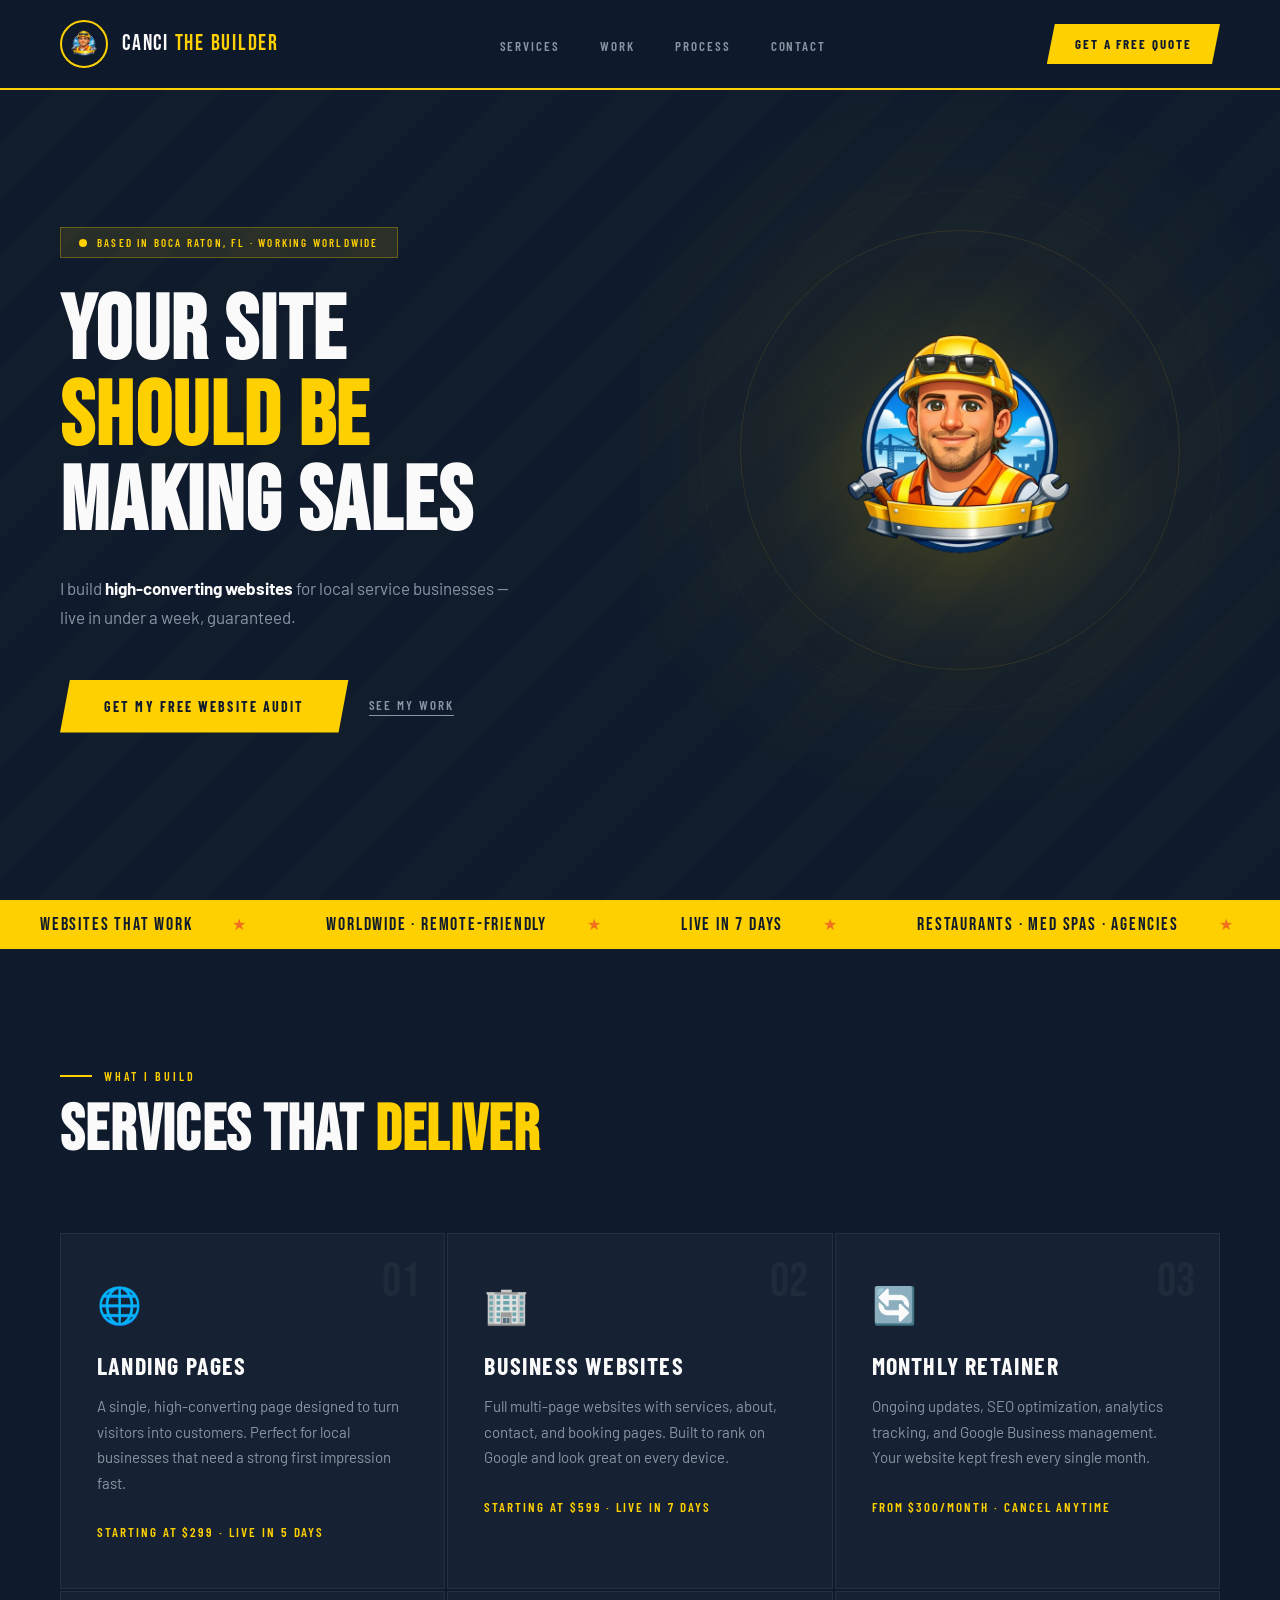
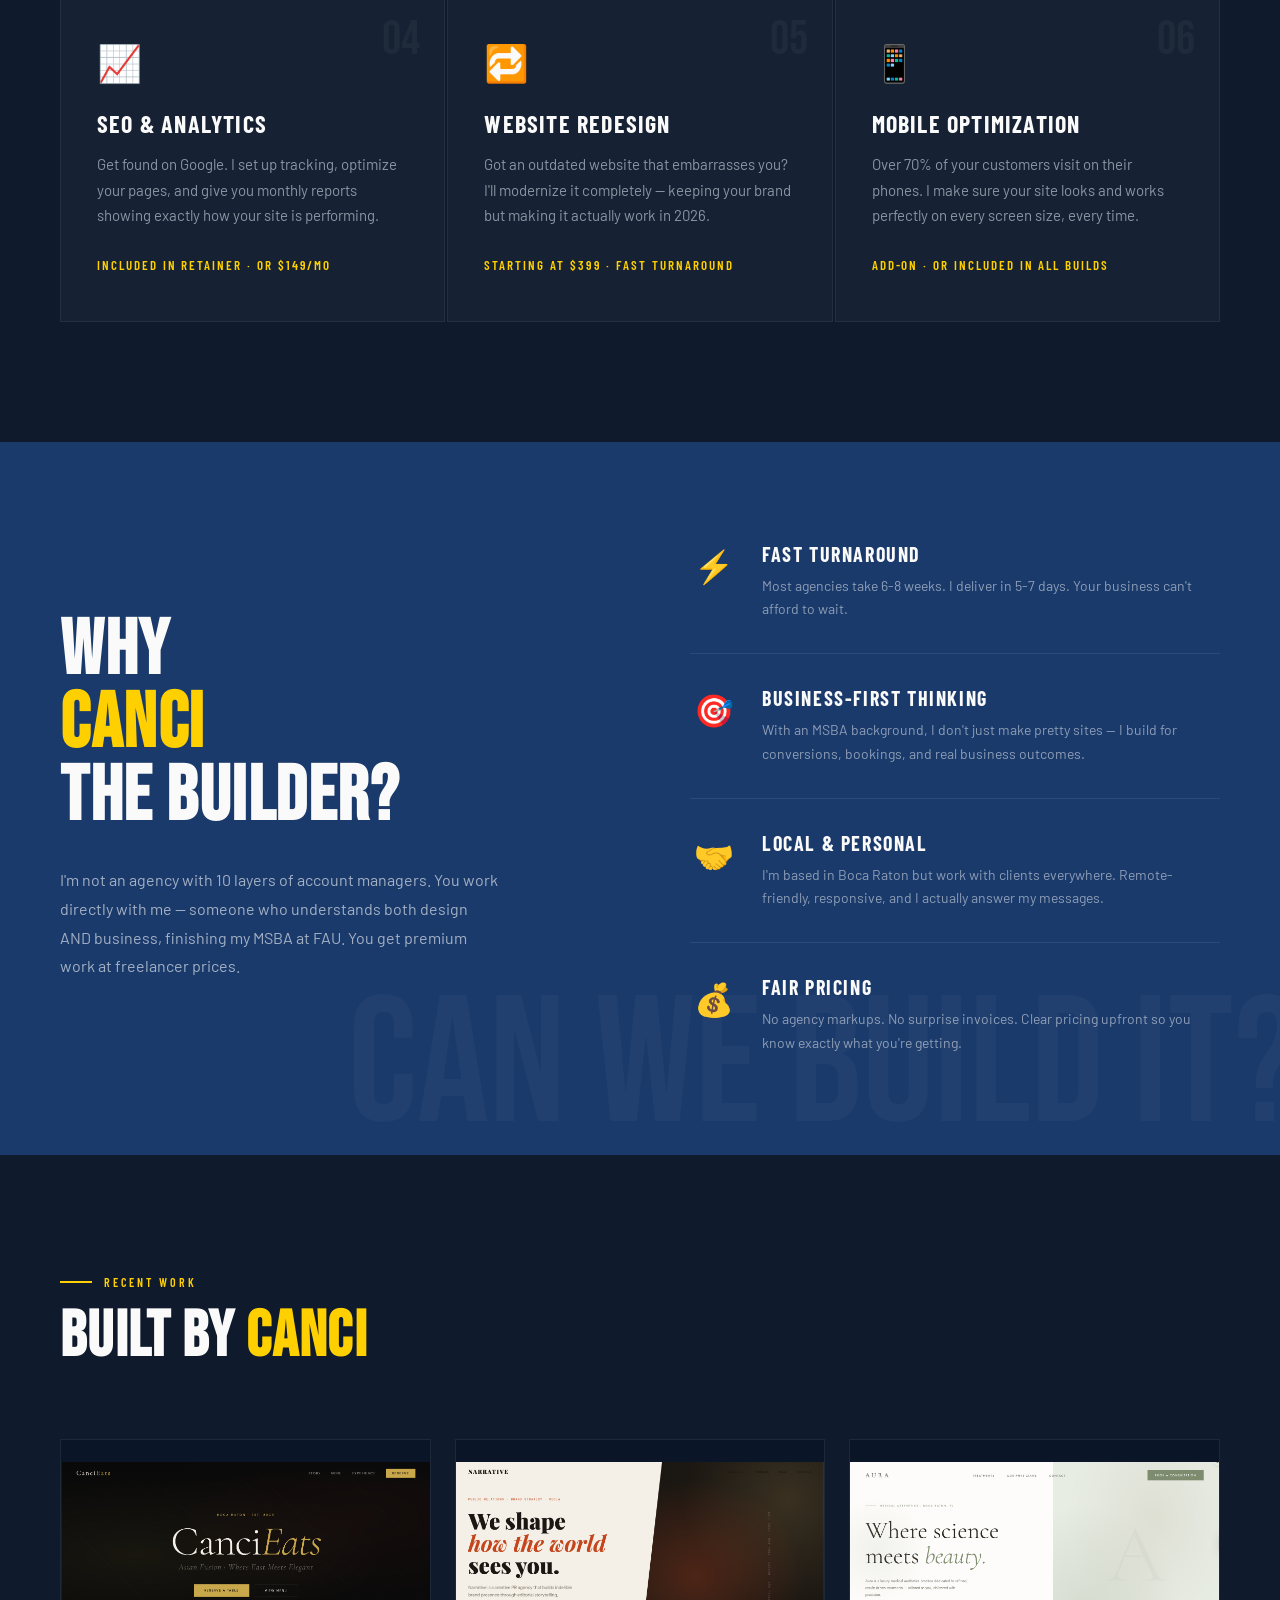
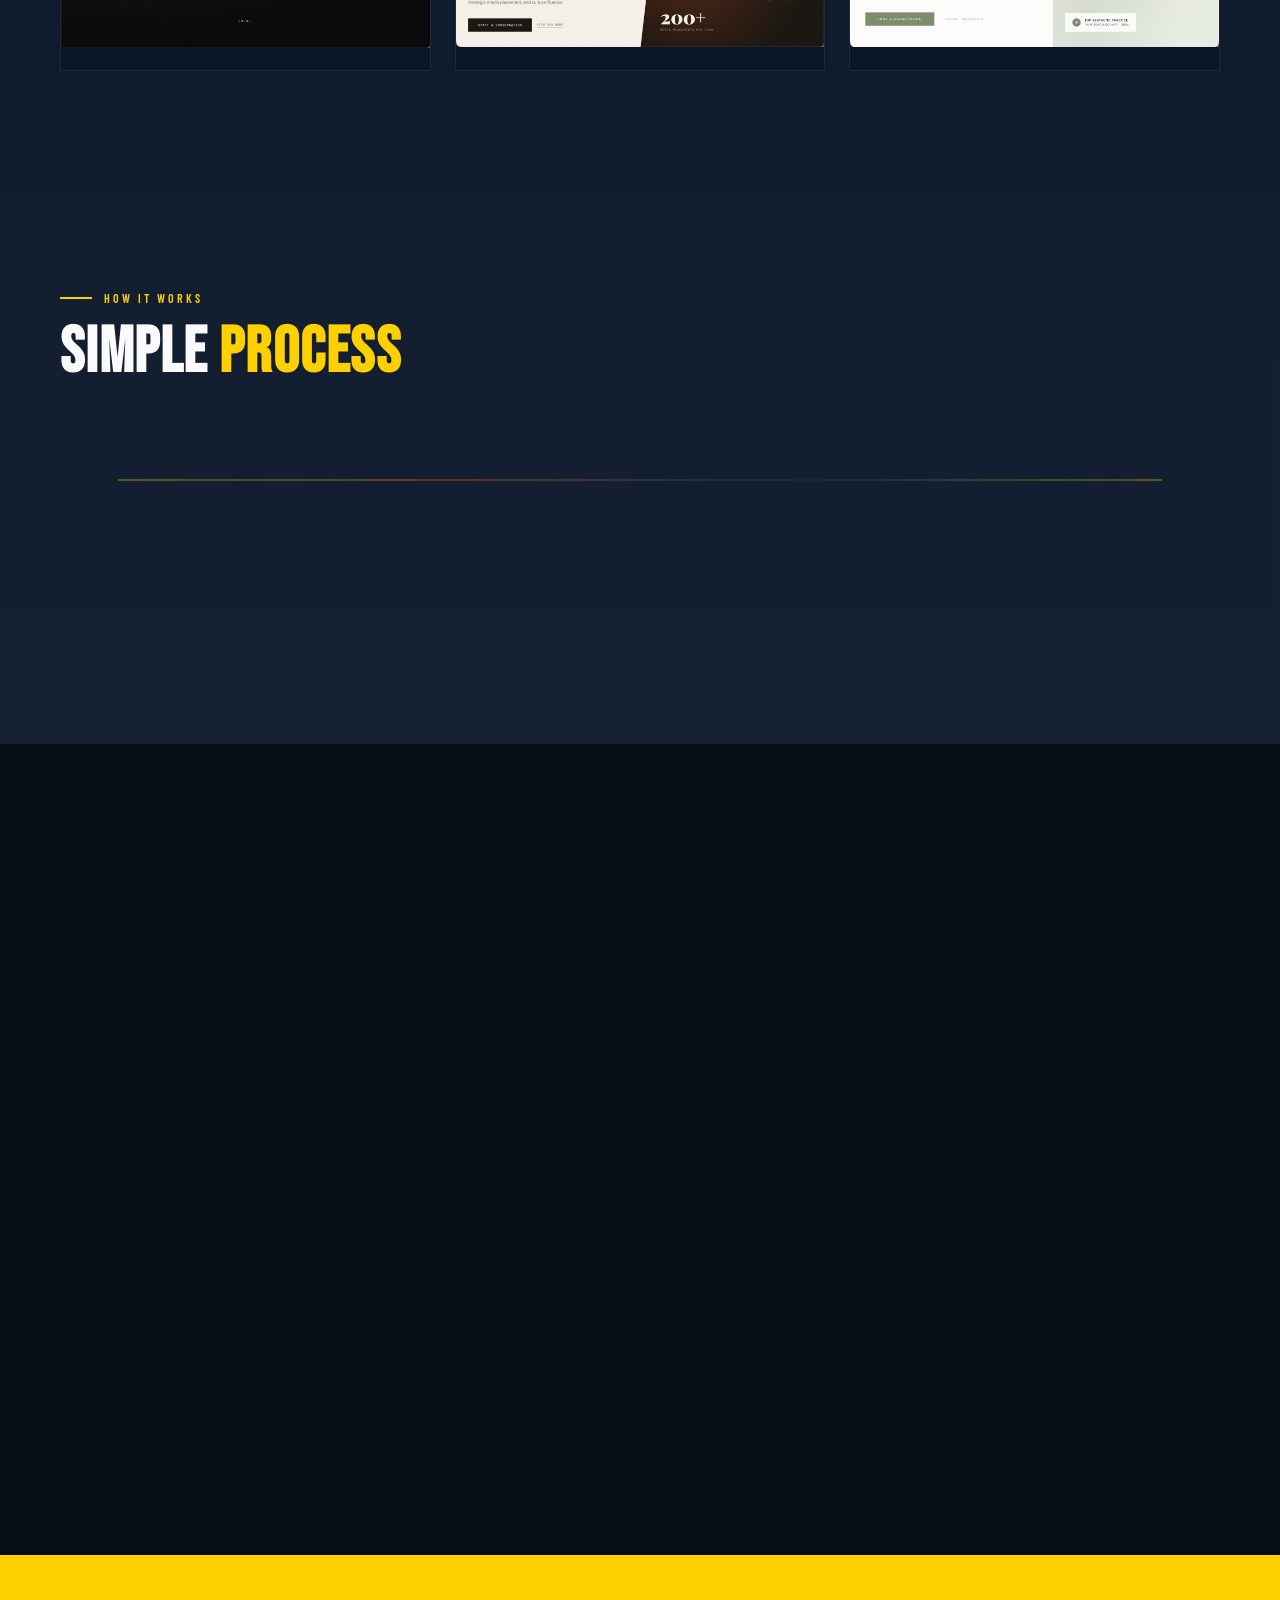
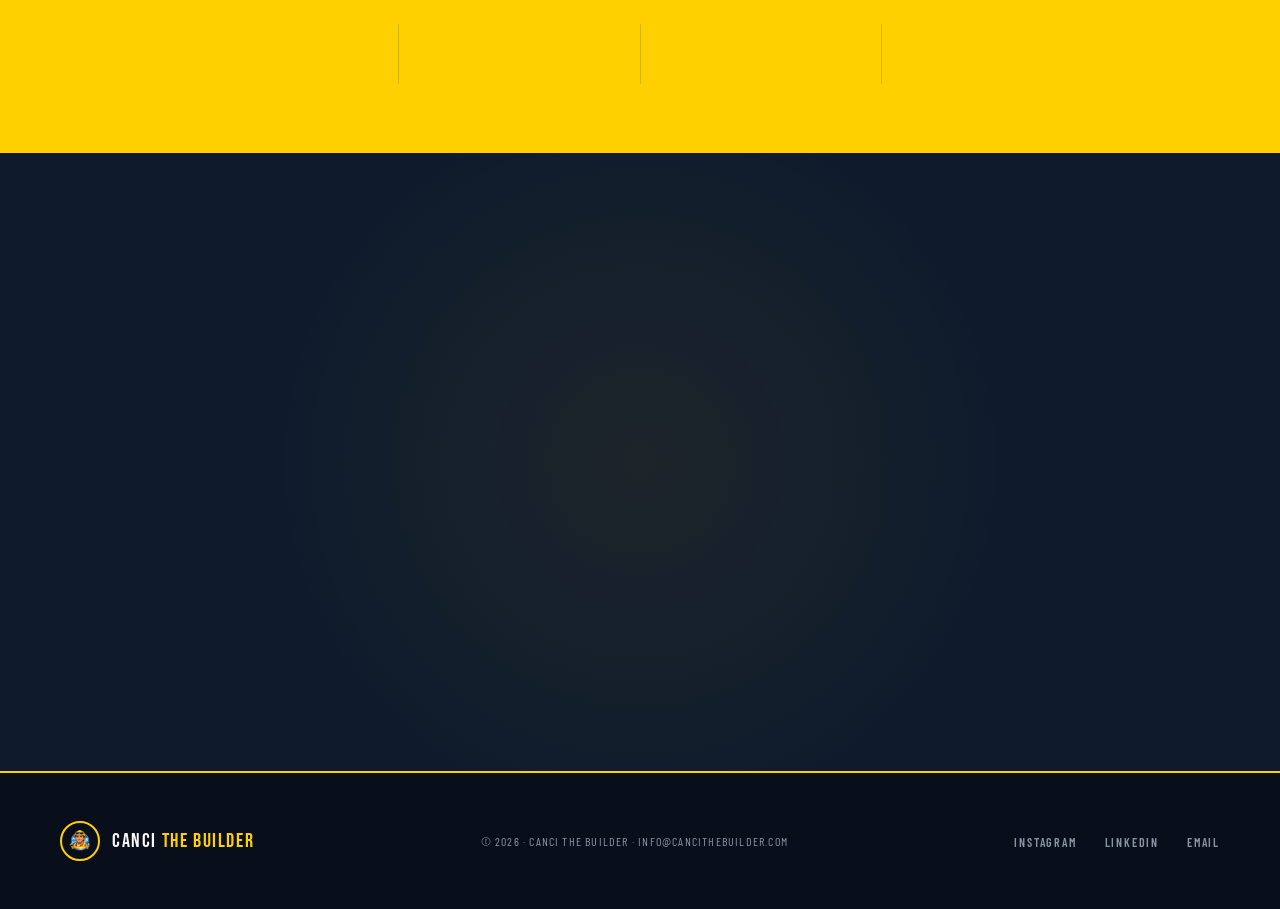
==== commit fd37e7ea: "Replace wireframe with real before/after redesign suggestions Co-Authored-By: Claude Sonnet 4.6 <nor" ====
--- a/scan.html
+++ b/scan.html
@@ -180,15 +180,15 @@
       border-left: 3px solid var(--yellow);
       border-radius: 3px; padding: 18px 24px; margin-bottom: 24px;
     }
-    .score-ring-wrap { position: relative; width: 88px; height: 88px; flex-shrink: 0; }
-    .score-ring-wrap svg { transform: rotate(-90deg); }
+    .score-ring-wrap { position: relative; width: 140px; height: 140px; flex-shrink: 0; }
+    .score-ring-wrap svg { transform: rotate(-90deg); filter: drop-shadow(0 0 12px rgba(255,107,107,0.4)); transition: filter 0.5s; }
     .score-ring-inner {
       position: absolute; inset: 0;
       display: flex; flex-direction: column;
       align-items: center; justify-content: center;
     }
-    .snum { font-family: 'Bebas Neue', sans-serif; font-size: 2rem; color: #ff6b6b; line-height: 1; }
-    .sden { font-family: 'Barlow Condensed', sans-serif; font-size: 0.6rem; color: var(--gray); letter-spacing: 1px; }
+    .snum { font-family: 'Bebas Neue', sans-serif; font-size: 3.2rem; color: #ff6b6b; line-height: 1; transition: color 0.5s; }
+    .sden { font-family: 'Barlow Condensed', sans-serif; font-size: 0.7rem; color: var(--gray); letter-spacing: 1px; }
     .score-info h3 {
       font-family: 'Bebas Neue', sans-serif;
       font-size: 1.2rem; letter-spacing: 1.5px;
@@ -288,6 +288,52 @@
     .issue-tag.crit { background: rgba(255,77,77,0.15); color: #ff4d4d; }
     .issue-tag.warn { background: rgba(240,112,32,0.15); color: var(--orange); }
     .issue-tag.info { background: rgba(255,208,0,0.15); color: var(--yellow); }
+
+
+    /* ── Redesign Card ───────────────────────────── */
+    .redesign-card {
+      background: var(--card); border: 1px solid var(--border);
+      border-top: 2px solid var(--yellow); border-radius: 3px; overflow: hidden;
+    }
+    .redesign-header {
+      display: flex; justify-content: space-between; align-items: center;
+      padding: 14px 18px; background: var(--darker);
+      border-bottom: 1px solid var(--border);
+    }
+    .redesign-header h4 {
+      font-family: 'Bebas Neue', sans-serif;
+      font-size: 1rem; letter-spacing: 1.5px; color: var(--white);
+    }
+    .redesign-list { padding: 12px; display: flex; flex-direction: column; gap: 10px; }
+    .redesign-item {
+      border: 1px solid rgba(255,255,255,0.06); border-radius: 6px; overflow: hidden;
+    }
+    .redesign-section {
+      font-family: 'Barlow Condensed', sans-serif; font-size: 0.7rem;
+      font-weight: 700; text-transform: uppercase; letter-spacing: 2px;
+      color: var(--yellow); padding: 6px 12px;
+      background: rgba(255,208,0,0.05); border-bottom: 1px solid rgba(255,255,255,0.06);
+    }
+    .redesign-row { display: grid; grid-template-columns: 1fr 1fr; }
+    .redesign-before { padding: 10px 12px; border-right: 1px solid rgba(255,255,255,0.06); }
+    .redesign-after { padding: 10px 12px; background: rgba(255,208,0,0.03); }
+    .rd-label {
+      display: inline-block; font-family: 'Barlow Condensed', sans-serif;
+      font-size: 0.6rem; font-weight: 700; text-transform: uppercase;
+      letter-spacing: 1px; padding: 2px 6px; border-radius: 2px; margin-bottom: 5px;
+    }
+    .rd-label.before { background: rgba(255,77,77,0.15); color: #ff6b6b; }
+    .rd-label.after { background: rgba(107,255,170,0.15); color: #6bffaa; }
+    .redesign-before p, .redesign-after p {
+      font-size: 0.72rem; color: rgba(255,255,255,0.6); line-height: 1.5;
+    }
+    .redesign-after p { color: rgba(255,255,255,0.85); }
+    .redesign-lock {
+      text-align: center; padding: 18px; border-top: 1px solid var(--border);
+      background: var(--darker);
+    }
+    .redesign-lock p { font-size: 0.78rem; color: var(--gray); margin-bottom: 4px; }
+    @media (max-width: 500px) { .redesign-row { grid-template-columns: 1fr; } .redesign-before { border-right: none; border-bottom: 1px solid rgba(255,255,255,0.06); } }
 
     /* Wireframe */
     .wf-card {
@@ -636,6 +682,23 @@
     .btn-pdf:hover { border-color: var(--yellow); color: var(--yellow); }
 
     /* Print styles for PDF */
+    
+    /* ── Mobile ─────────────────────────────────── */
+    @media (max-width: 600px) {
+      .results-wrap { padding: 16px; }
+      .results-headline { font-size: 1.1rem; }
+      .score-block { flex-direction: column; align-items: center; text-align: center; gap: 20px; }
+      .score-cats { justify-content: center; }
+      .score-ring-wrap { width: 120px; height: 120px; }
+      .score-ring-wrap svg { width: 120px; height: 120px; }
+      .snum { font-size: 2.6rem; }
+      .results-cta h2 { font-size: 1.6rem; }
+      .btn-book { padding: 14px 28px; font-size: 0.85rem; }
+      .cta-trust { gap: 12px; }
+      .email-form { flex-direction: column; }
+      .email-input, .email-btn { width: 100%; }
+    }
+
     @media print {
       nav, .scan-again, .urgency-bar, .email-capture, .btn-pdf, .btn-book { display: none !important; }
       body { background: #fff !important; color: #000 !important; }
@@ -645,8 +708,9 @@
     /* ── Scan again ── */
     /* Scan again */
     .scan-again {
-      text-align: center; margin-top: 32px;
-    }
+      text-align: center; margin-top: 48px; padding: 32px 24px; border-top: 1px solid rgba(255,255,255,0.06);
+    }
+    .scan-again h4 { font-family: 'Barlow Condensed', sans-serif; font-size: 1rem; font-weight: 700; color: var(--white); letter-spacing: 1px; margin-bottom: 4px; text-transform: uppercase; }
     .scan-again-form { display: flex; max-width: 460px; margin: 12px auto 0; }
     .scan-again-input {
       flex: 1; background: var(--card); border: 1px solid var(--border);
@@ -747,10 +811,10 @@
 
   <div class="score-bar">
     <div class="score-ring-wrap">
-      <svg width="88" height="88" viewBox="0 0 88 88">
-        <circle cx="44" cy="44" r="36" fill="none" stroke="rgba(255,255,255,0.07)" stroke-width="7"/>
-        <circle id="scoreArc" cx="44" cy="44" r="36" fill="none" stroke="#ff6b6b" stroke-width="7"
-          stroke-dasharray="226.2" stroke-dashoffset="158" stroke-linecap="round"/>
+      <svg width="140" height="140" viewBox="0 0 140 140">
+        <circle cx="70" cy="70" r="58" fill="none" stroke="rgba(255,255,255,0.07)" stroke-width="9"/>
+        <circle id="scoreArc" cx="70" cy="70" r="58" fill="none" stroke="#ff6b6b" stroke-width="9"
+          stroke-dasharray="364.4" stroke-dashoffset="255" stroke-linecap="round" style="transition: stroke-dashoffset 1.2s cubic-bezier(0.4,0,0.2,1), stroke 0.5s;"/>
       </svg>
       <div class="score-ring-inner">
         <span class="snum" id="overallScore">—</span>
@@ -785,74 +849,40 @@
       </div>
     </div>
 
-    <!-- Wireframe -->
+    <!-- Redesign Suggestions -->
     <div>
       <div class="col-label c2"><span class="step-tag">Step 2</span> What it could look like</div>
-      <div class="wf-card">
-        <div class="wf-head">
-          <div>
-            <h4>Proposed Redesign</h4>
-            <p>Full design revealed on your strategy call</p>
-          </div>
-          <div class="wf-badge">All issues fixed</div>
+      <div class="redesign-card">
+        <div class="redesign-header">
+          <h4>Proposed Redesign</h4>
+          <div class="wf-badge">AI-Generated · Specific to Your Site</div>
         </div>
-        <div class="wf-body">
-          <div>
-            <div class="wf-col-lbl new">Hero — Fixed</div>
-            <div class="wf-frame">
-              <div class="wb xs" style="background:rgba(255,208,0,0.2);"></div>
-              <div class="wb lg acc"></div>
-              <div class="wb sm"></div>
-              <div class="wb btn"></div>
-              <div class="wf-note new" id="wfHeroFix">Analyzing...</div>
+        <div class="redesign-list" id="redesignList">
+          <div class="redesign-item">
+            <div class="redesign-section">Hero</div>
+            <div class="redesign-row">
+              <div class="redesign-before"><span class="rd-label before">Before</span><p id="rdHeroProblem">Analyzing...</p></div>
+              <div class="redesign-after"><span class="rd-label after">After</span><p id="rdHeroFix">Analyzing...</p></div>
             </div>
           </div>
-          <div>
-            <div class="wf-col-lbl old">Hero — Problem</div>
-            <div class="wf-frame old">
-              <div class="wb-old sm"></div>
-              <div class="wb-old lg"></div>
-              <div class="wb-old sm" style="width:50%;"></div>
-              <div class="wb-old btn"></div>
-              <div class="wf-note old" id="wfHeroProblem">Analyzing...</div>
+          <div class="redesign-item">
+            <div class="redesign-section">CTA</div>
+            <div class="redesign-row">
+              <div class="redesign-before"><span class="rd-label before">Before</span><p id="rdCtaProblem">Analyzing...</p></div>
+              <div class="redesign-after"><span class="rd-label after">After</span><p id="rdCtaFix">Analyzing...</p></div>
             </div>
           </div>
-          <div>
-            <div class="wf-col-lbl new">CTA — Fixed</div>
-            <div class="wf-frame">
-              <div class="wb xs" style="background:rgba(255,208,0,0.2);margin-bottom:7px;"></div>
-              <div class="wb btn"></div>
-              <div class="wf-note new" id="wfCtaFix">Analyzing...</div>
-            </div>
-          </div>
-          <div>
-            <div class="wf-col-lbl old">CTA — Problem</div>
-            <div class="wf-frame old">
-              <div class="wb-old sm" style="width:50%;"></div>
-              <div class="wb-old btn"></div>
-              <div class="wf-note old" id="wfCtaProblem">Analyzing...</div>
-            </div>
-          </div>
-          <div>
-            <div class="wf-col-lbl new">Trust — Fixed</div>
-            <div class="wf-frame">
-              <div class="wb xs" style="background:rgba(255,208,0,0.2);margin-bottom:7px;"></div>
-              <div class="wf-g"><div class="wf-gc"></div><div class="wf-gc"></div><div class="wf-gc"></div></div>
-              <div class="wf-note new" id="wfTrustFix">Analyzing...</div>
-            </div>
-          </div>
-          <div>
-            <div class="wf-col-lbl new">Booking — Fixed</div>
-            <div class="wf-frame">
-              <div class="wf-cal"><span>Embedded Calendar</span></div>
-              <div class="wb btn"></div>
-              <div class="wf-note new" id="wfNavFix">Analyzing...</div>
+          <div class="redesign-item">
+            <div class="redesign-section">Trust</div>
+            <div class="redesign-row">
+              <div class="redesign-before"><span class="rd-label before">Before</span><p id="rdTrustProblem">Analyzing...</p></div>
+              <div class="redesign-after"><span class="rd-label after">After</span><p id="rdTrustFix">Analyzing...</p></div>
             </div>
           </div>
         </div>
-        <div class="wf-lock">
-          <p>Full high-fidelity design with your brand &amp; copy —</p>
-          <p><strong>Revealed on your free strategy call</strong></p>
+        <div class="redesign-lock">
+          <p>Full high-fidelity design with your brand &amp; copy</p>
+          <a href="https://calendly.com/jozo-cancar27/30min" target="_blank" class="btn-book" style="margin-top:12px;display:inline-block;">Get It Built →</a>
         </div>
       </div>
     </div>
@@ -993,7 +1023,8 @@
 
   <!-- Scan another site -->
   <div class="scan-again">
-    <p>Want to scan a different site?</p>
+    <h4>Scan Another Site</h4>
+    <p>Know someone whose site needs help? Scan it and send them the report.</p>
     <div class="scan-again-form">
       <input class="scan-again-input" id="newUrl" type="url" placeholder="https://anothersite.com" />
       <button class="scan-again-btn" onclick="scanAnother()">Scan It</button>
@@ -1056,10 +1087,15 @@
 
     // Score arc color + offset
     const score = s.overall || 0;
-    const circ = 226.2;
+    const circ = 364.4;
     const arc = document.getElementById('scoreArc');
-    arc.style.strokeDashoffset = circ - (score / 100) * circ;
-    arc.style.stroke = score < 40 ? '#ff6b6b' : score < 65 ? '#F07020' : '#6bffaa';
+    const arcColor = score < 40 ? '#ff6b6b' : score < 65 ? '#F07020' : '#6bffaa';
+    setTimeout(() => {
+      arc.style.strokeDashoffset = circ - (score / 100) * circ;
+      arc.style.stroke = arcColor;
+      document.querySelector('.score-ring-wrap svg').style.filter = `drop-shadow(0 0 16px ${arcColor}55)`;
+    }, 100);
+    document.getElementById('overallScore').style.color = arcColor;
 // Issues
     const severityLabel = { crit: 'Critical', warn: 'Warning', info: 'Quick Win' };
     document.getElementById('issuesList').innerHTML = (data.issues || []).map(issue => `
@@ -1078,12 +1114,12 @@
 
     // Redesign wireframe
     const r = data.redesign || {};
-    document.getElementById('wfHeroFix').textContent    = r.hero?.fix    || '';
-    document.getElementById('wfHeroProblem').textContent = r.hero?.problem || '';
-    document.getElementById('wfCtaFix').textContent     = r.cta?.fix     || '';
-    document.getElementById('wfCtaProblem').textContent  = r.cta?.problem  || '';
-    document.getElementById('wfTrustFix').textContent   = r.trust?.fix   || '';
-    document.getElementById('wfNavFix').textContent     = r.nav?.fix     || '';
+    document.getElementById('rdHeroProblem').textContent  = r.hero?.problem  || '';
+    document.getElementById('rdHeroFix').textContent      = r.hero?.fix      || '';
+    document.getElementById('rdCtaProblem').textContent   = r.cta?.problem   || '';
+    document.getElementById('rdCtaFix').textContent       = r.cta?.fix       || '';
+    document.getElementById('rdTrustProblem').textContent = r.trust?.problem || '';
+    document.getElementById('rdTrustFix').textContent     = r.trust?.fix     || '';
   }
 
   async function runScan(url) {
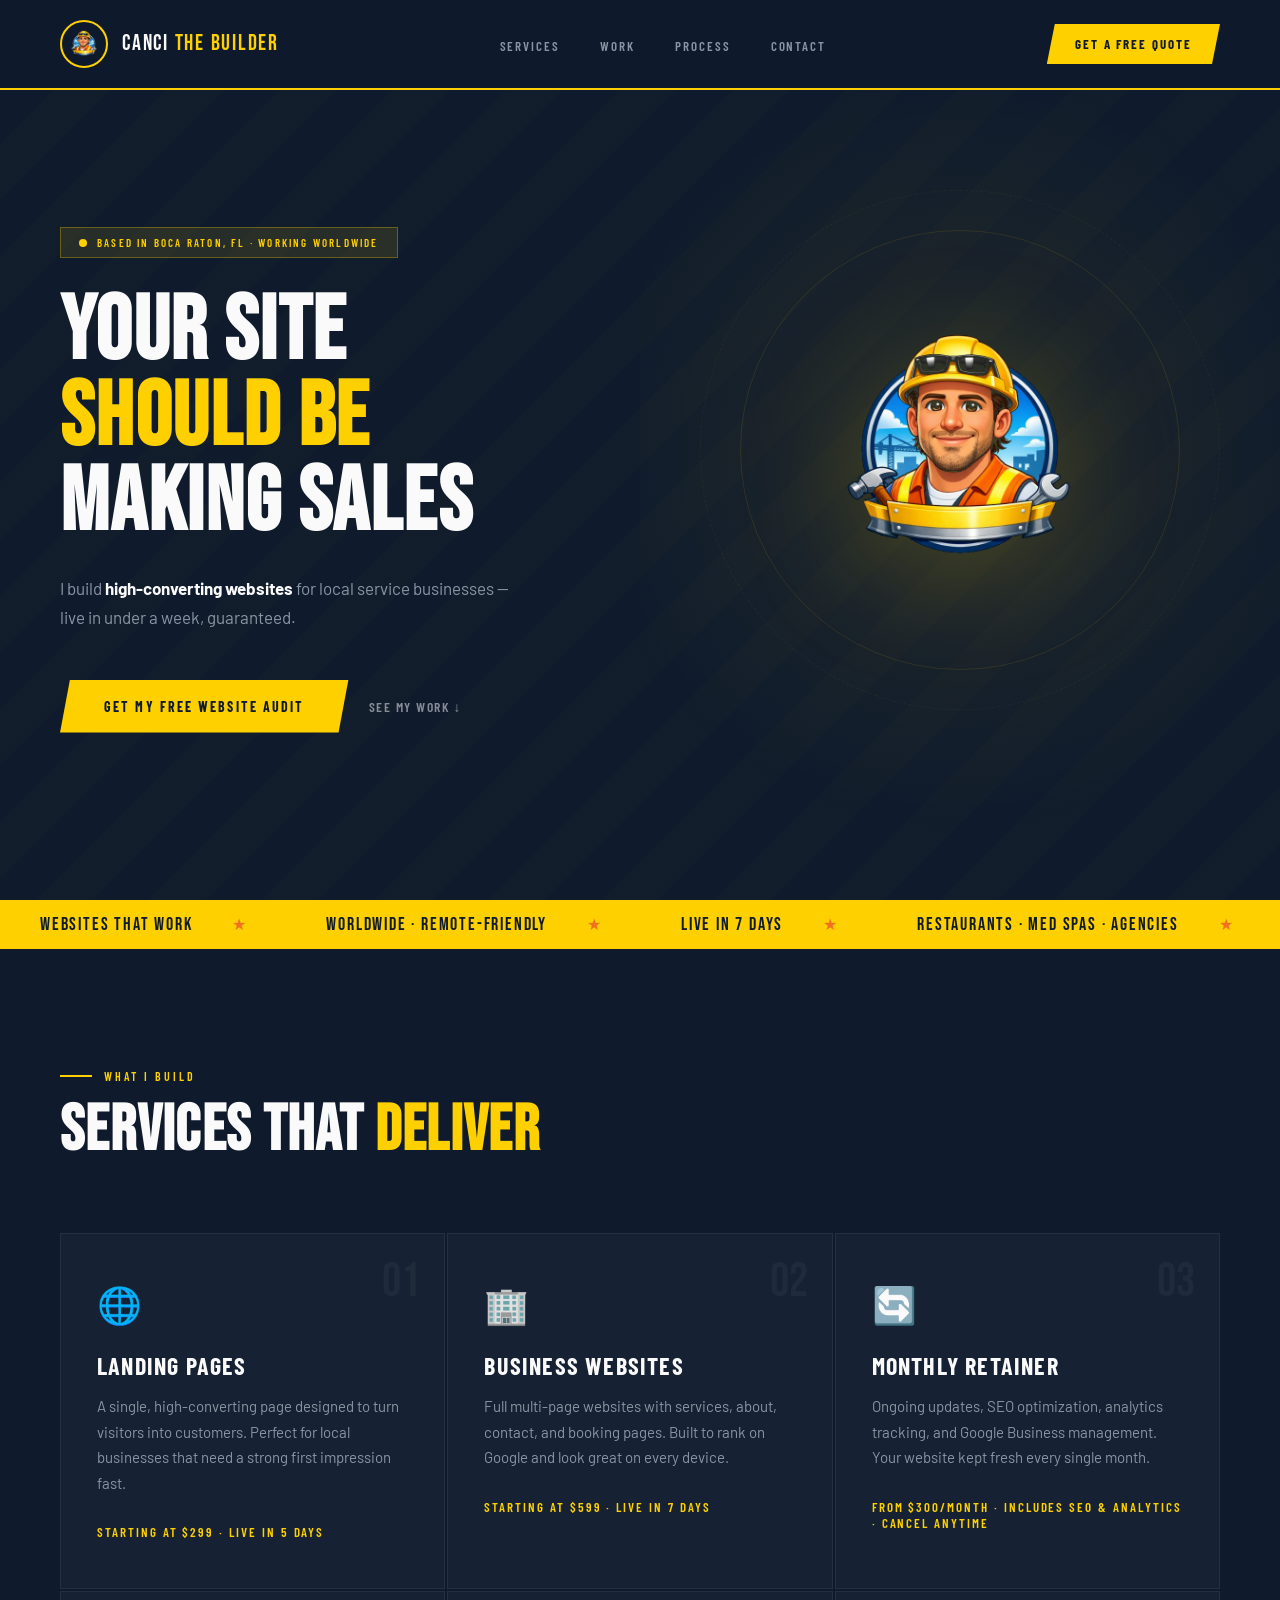
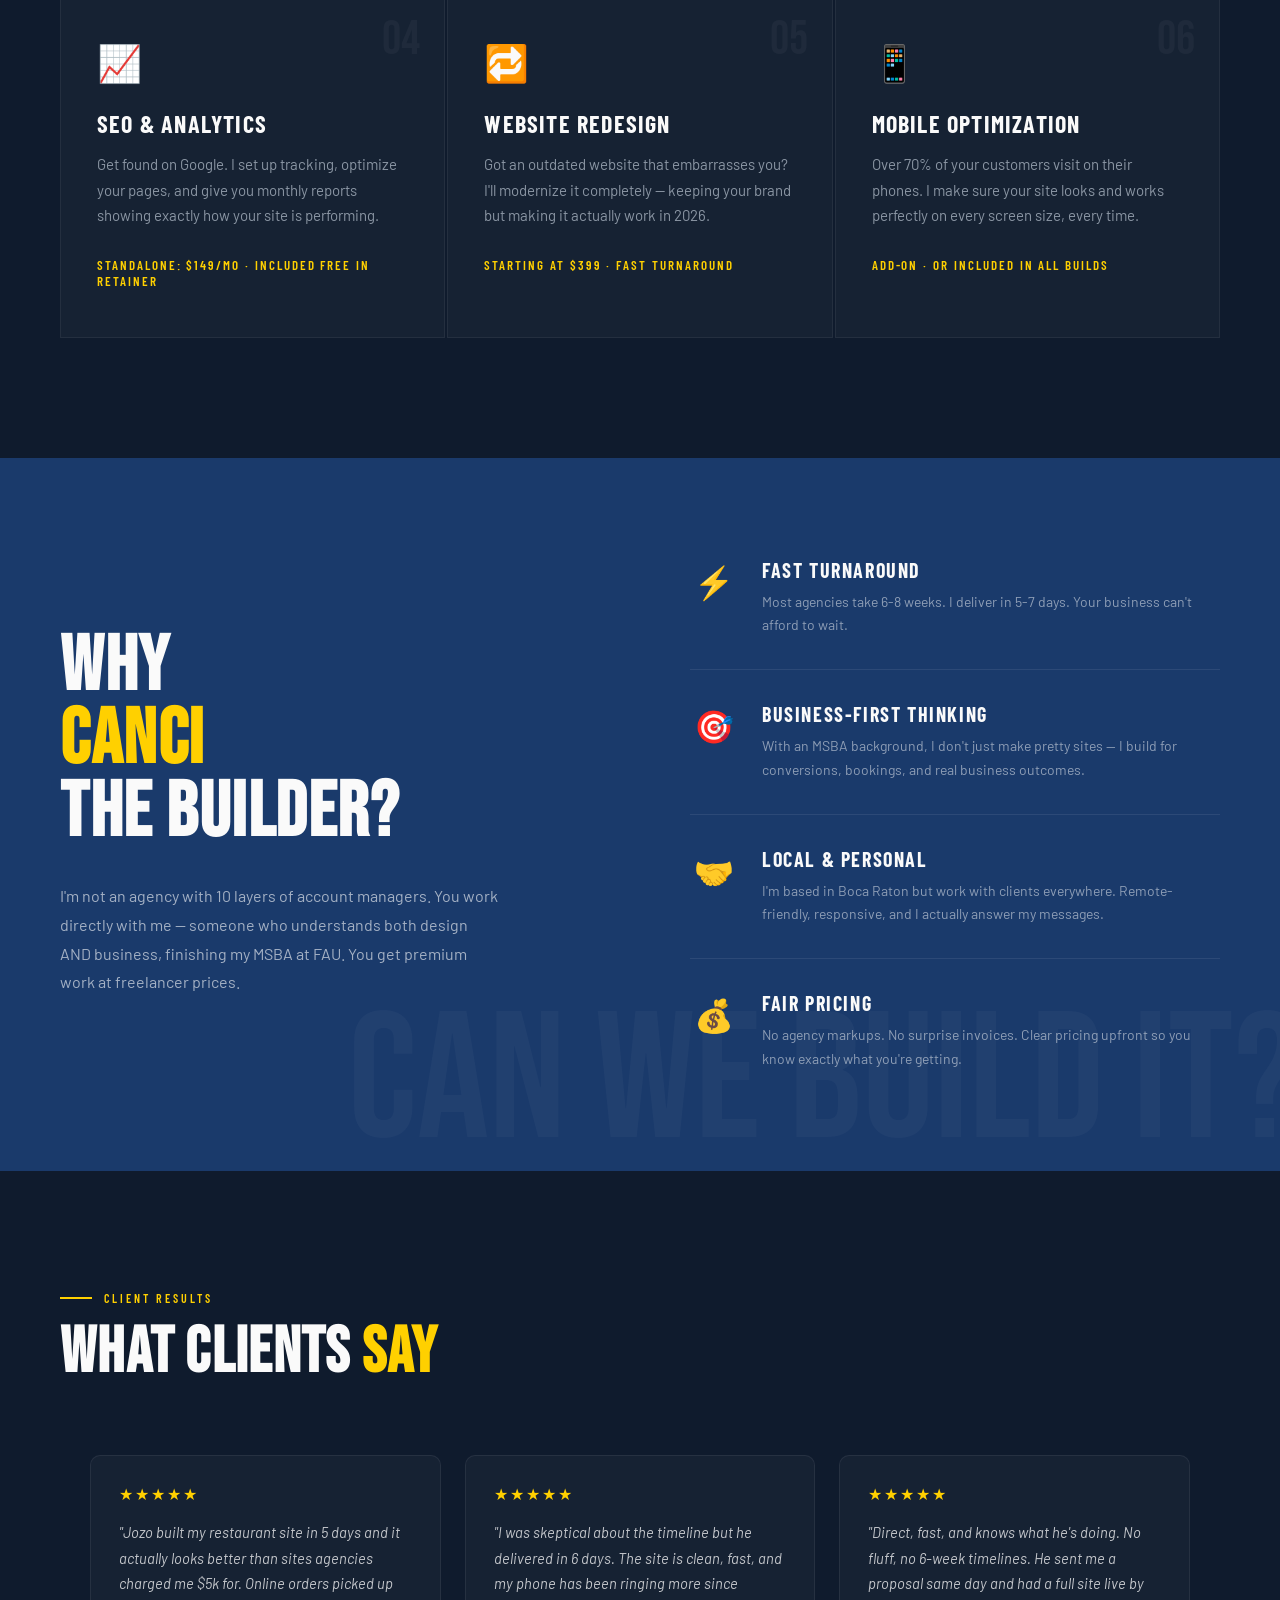
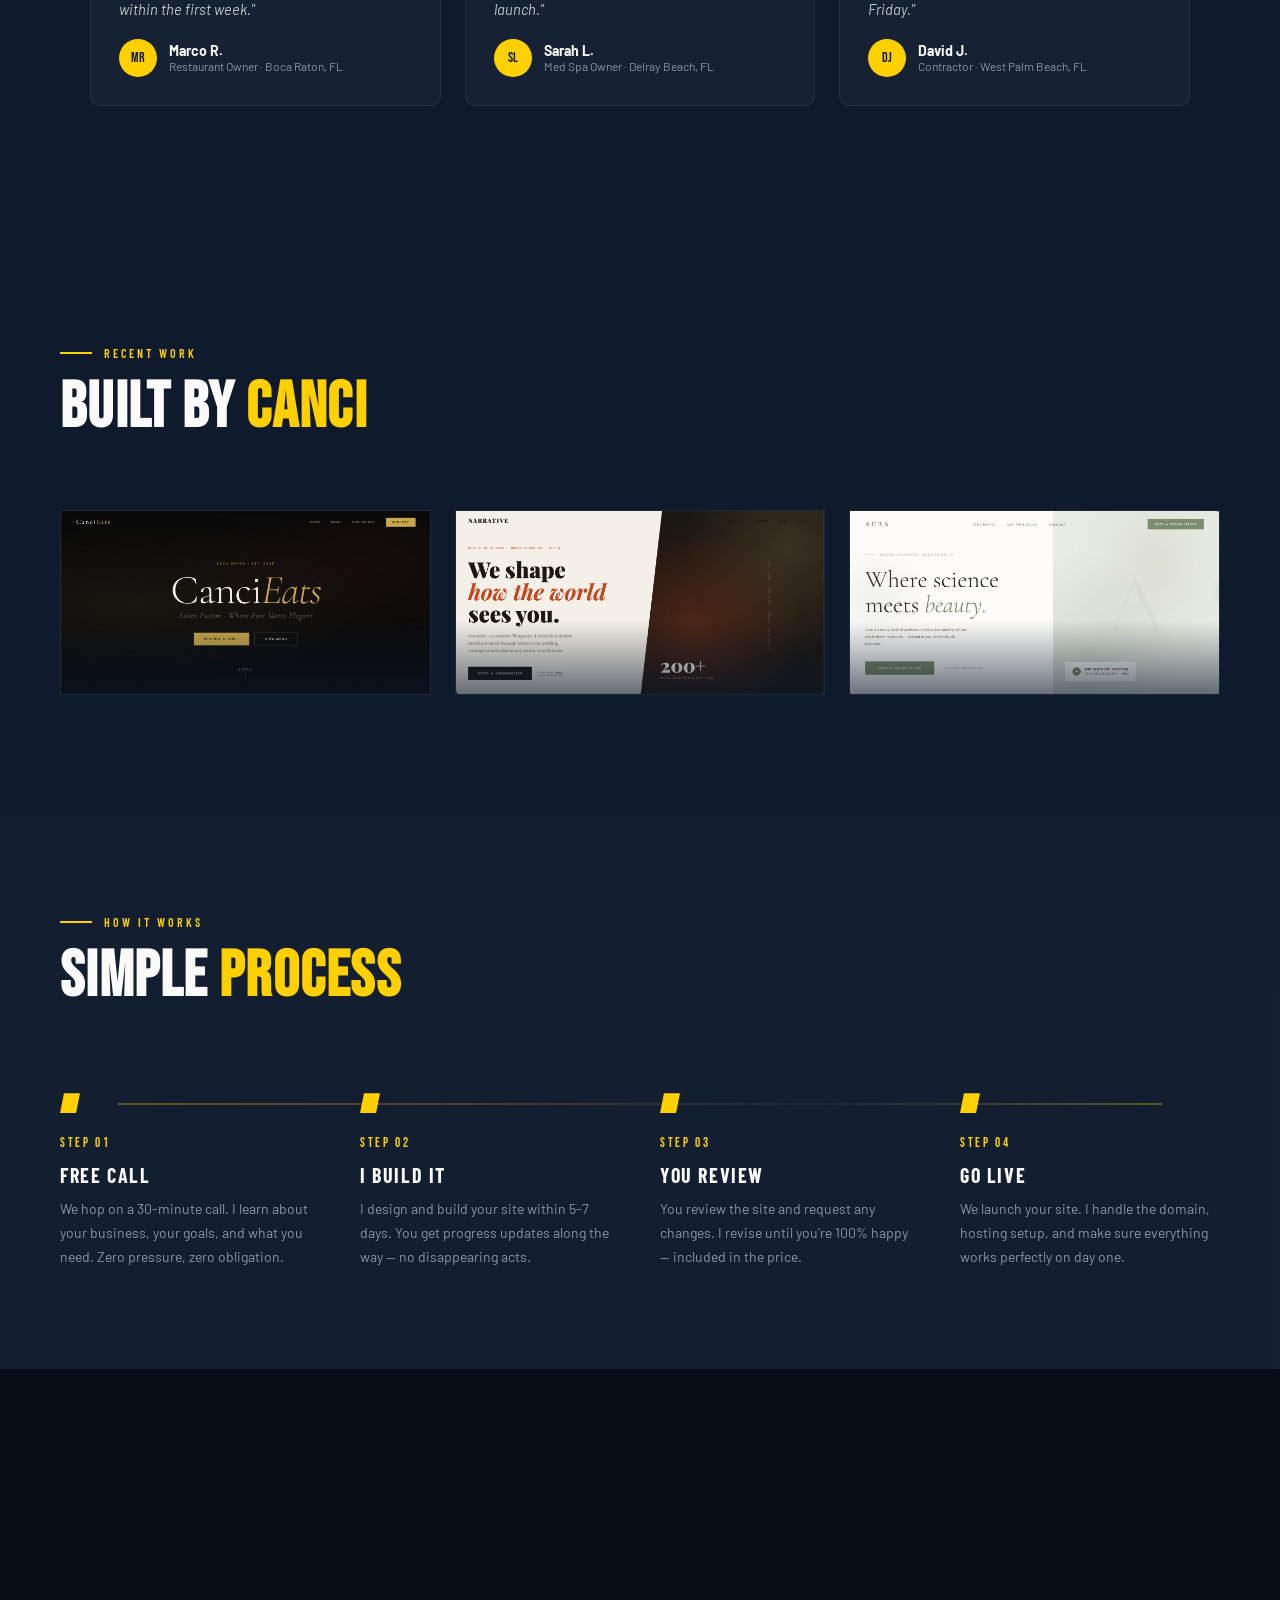
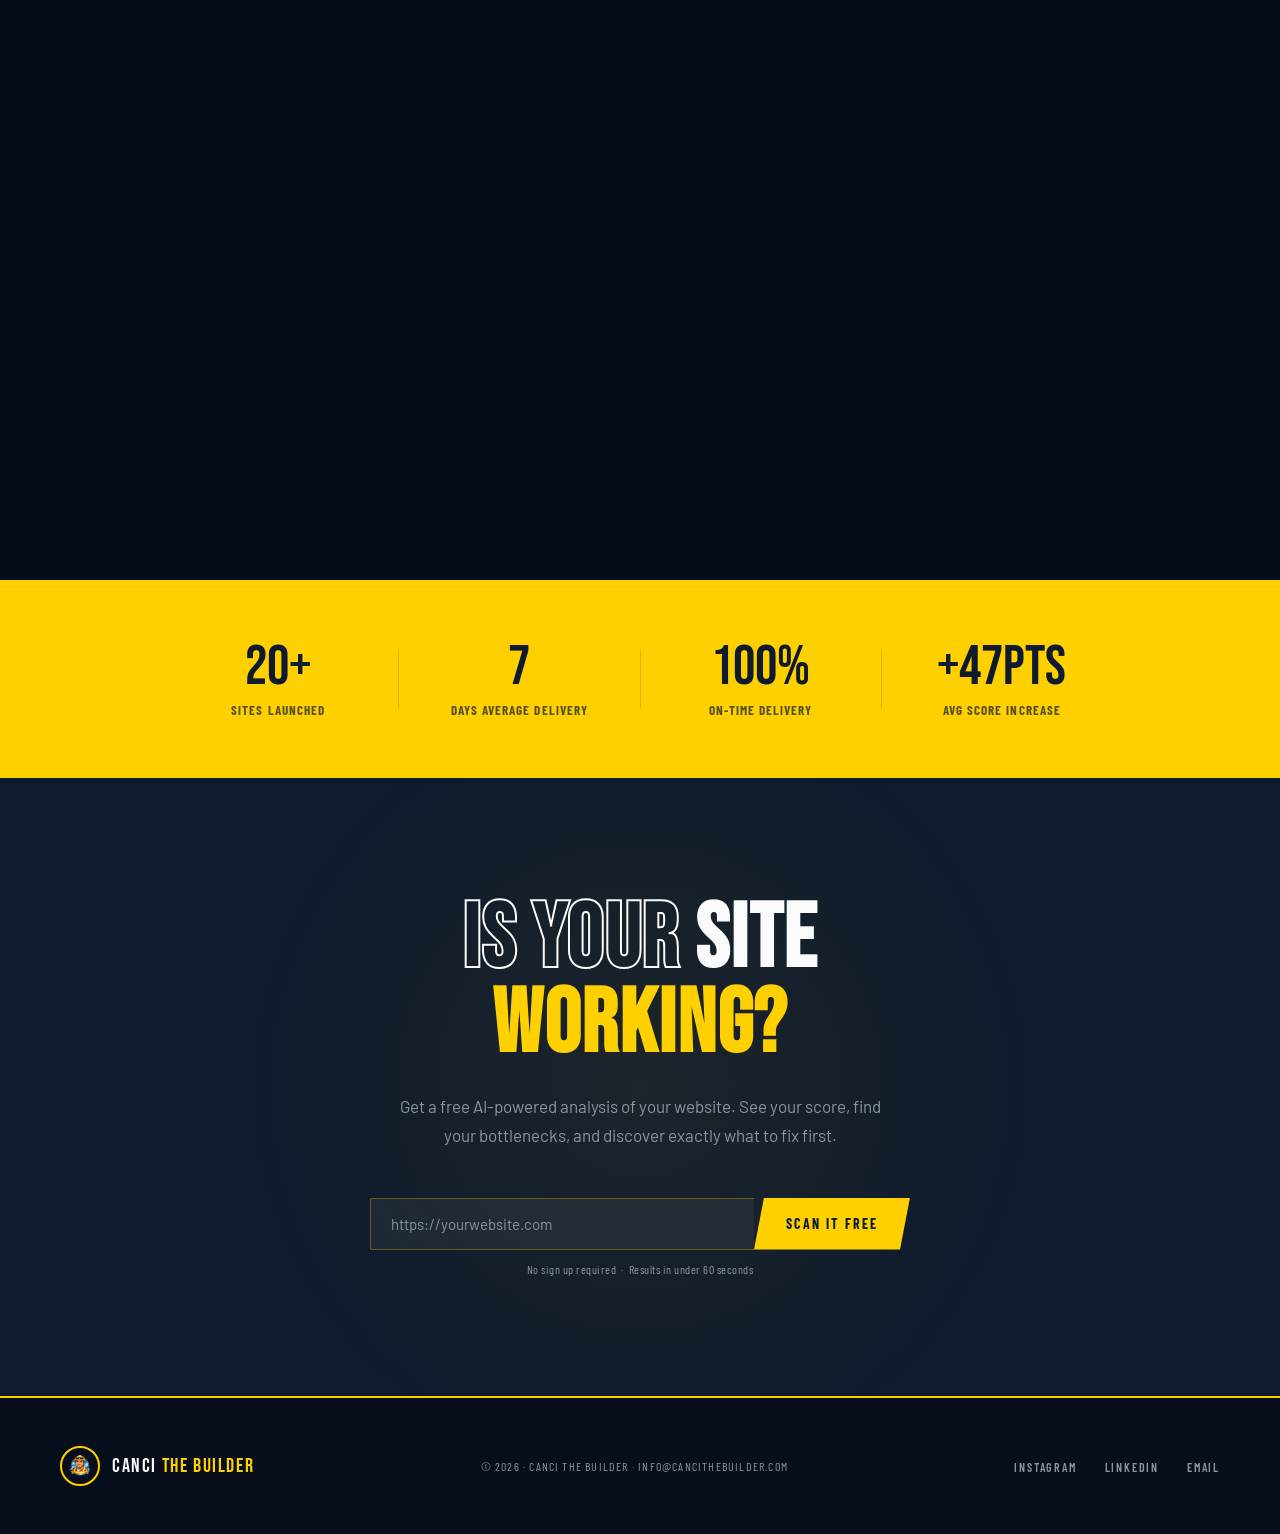
==== commit aa89c905: "Add share results button and competitor scan feature - Share row below PDF button: WhatsApp, SMS, Co" ====
--- a/scan.html
+++ b/scan.html
@@ -733,6 +733,78 @@
       font-family: 'Barlow Condensed', sans-serif;
       font-size: 0.72rem; color: var(--gray); letter-spacing: 1px;
     }
+
+    /* ── Share ── */
+    .share-row {
+      display: flex; align-items: center; gap: 10px;
+      justify-content: center; flex-wrap: wrap; margin-top: 20px;
+    }
+    .share-label {
+      font-family: 'Barlow Condensed', sans-serif;
+      font-size: 0.7rem; font-weight: 700; letter-spacing: 1.5px;
+      text-transform: uppercase; color: var(--gray);
+    }
+    .share-btn {
+      padding: 7px 16px; border-radius: 2px; cursor: pointer;
+      font-family: 'Barlow Condensed', sans-serif;
+      font-size: 0.72rem; font-weight: 700; letter-spacing: 1.2px;
+      text-transform: uppercase; transition: all 0.2s; border: 1px solid;
+    }
+    .share-wa { background: rgba(37,211,102,0.12); color: #25D366; border-color: rgba(37,211,102,0.3); }
+    .share-wa:hover { background: rgba(37,211,102,0.22); }
+    .share-sms { background: rgba(0,122,255,0.12); color: #007AFF; border-color: rgba(0,122,255,0.3); }
+    .share-sms:hover { background: rgba(0,122,255,0.22); }
+    .share-copy { background: rgba(255,255,255,0.06); color: var(--gray); border-color: var(--border); }
+    .share-copy:hover { border-color: var(--yellow); color: var(--yellow); }
+
+    /* ── Competitor scan ── */
+    .competitor-scan {
+      text-align: center; margin-top: 48px; padding: 32px 24px;
+      border-top: 1px solid rgba(255,255,255,0.06);
+    }
+    .competitor-scan h4 {
+      font-family: 'Barlow Condensed', sans-serif; font-size: 1rem; font-weight: 700;
+      color: var(--white); letter-spacing: 1px; margin-bottom: 4px; text-transform: uppercase;
+    }
+    .competitor-scan p {
+      font-family: 'Barlow Condensed', sans-serif;
+      font-size: 0.72rem; color: var(--gray); letter-spacing: 1px;
+    }
+    .comp-eyebrow {
+      display: inline-block; background: rgba(240,112,32,0.15);
+      color: var(--orange); border: 1px solid rgba(240,112,32,0.3);
+      font-family: 'Barlow Condensed', sans-serif; font-size: 0.65rem;
+      font-weight: 700; letter-spacing: 2px; text-transform: uppercase;
+      padding: 2px 10px; border-radius: 2px; margin-bottom: 8px;
+    }
+    .comp-comparison {
+      display: flex; align-items: center; justify-content: center;
+      gap: 20px; margin-top: 20px; flex-wrap: wrap;
+    }
+    .comp-site {
+      background: var(--card); border: 1px solid var(--border);
+      padding: 16px 28px; border-radius: 4px; text-align: center;
+      min-width: 120px; transition: border-color 0.2s;
+    }
+    .comp-site.comp-winner { border-color: var(--yellow); }
+    .comp-site-name {
+      font-family: 'Barlow Condensed', sans-serif; font-size: 0.72rem;
+      color: var(--gray); letter-spacing: 1px; text-transform: uppercase; margin-bottom: 6px;
+    }
+    .comp-site-score {
+      font-family: 'Bebas Neue', sans-serif; font-size: 2.4rem;
+      color: var(--white); line-height: 1;
+    }
+    .comp-site.comp-winner .comp-site-score { color: var(--yellow); }
+    .comp-vs {
+      font-family: 'Bebas Neue', sans-serif; font-size: 1.4rem;
+      color: var(--gray); letter-spacing: 2px;
+    }
+    .comp-verdict {
+      margin-top: 16px; font-family: 'Barlow', sans-serif;
+      font-size: 0.85rem; color: var(--white); font-style: italic;
+    }
+    .comp-scanning { color: var(--gray); font-family: 'Barlow', sans-serif; font-size: 0.8rem; margin-top: 14px; }
   </style>
 </head>
 <body>
@@ -773,15 +845,7 @@
       </div>
       <div class="node-status">Waiting</div>
     </div>
-    <div class="node" id="node-3">
-      <div class="node-icon">📸</div>
-      <div class="node-text">
-        <div class="node-name">Screenshot</div>
-        <div class="node-desc">Capturing your site visually</div>
-      </div>
-      <div class="node-status">Waiting</div>
-    </div>
-    <div class="node" id="node-4">
+<div class="node" id="node-4">
       <div class="node-icon">🤖</div>
       <div class="node-text">
         <div class="node-name">Claude AI Analysis</div>
@@ -1019,6 +1083,25 @@
     <div style="margin-top:20px;">
       <button class="btn-pdf" onclick="window.print()">⬇ Download Report as PDF</button>
     </div>
+    <div class="share-row">
+      <span class="share-label">Share results:</span>
+      <button class="share-btn share-wa" onclick="shareWhatsApp()">WhatsApp</button>
+      <button class="share-btn share-sms" onclick="shareSMS()">Text</button>
+      <button class="share-btn share-copy" id="copyBtn" onclick="copyLink()">Copy Link</button>
+    </div>
+  </div>
+
+  <!-- Competitor scan -->
+  <div class="competitor-scan">
+    <div class="comp-eyebrow">New</div>
+    <h4>How Does Your Competitor Stack Up?</h4>
+    <p>Enter a competitor's URL to compare their score against yours.</p>
+    <div class="scan-again-form">
+      <input class="scan-again-input" id="compUrl" type="url" placeholder="https://competitor.com" />
+      <button class="scan-again-btn comp-scan-btn" onclick="scanCompetitor()">Compare</button>
+    </div>
+    <div id="compLoading" class="comp-scanning" style="display:none;">Scanning competitor...</div>
+    <div id="compResult" style="display:none;"></div>
   </div>
 
   <!-- Scan another site -->
@@ -1035,7 +1118,7 @@
 
 <script>
   const API = 'https://cancilab-api-production.up.railway.app/api/scan';
-  const nodeDelays = [600, 1400, 2400, 3600, 5000, 7000];
+  const nodeDelays = [500, 1200, 2200, 3400, 4800];
 
   function getUrl() {
     return decodeURIComponent(new URLSearchParams(window.location.search).get('url') || '');
@@ -1045,7 +1128,7 @@
     try { return new URL(url).hostname.replace('www.', ''); } catch { return url; }
   }
 
-  function animateNodes(onDone) {
+  function animateNodes() {
     const nodes = document.querySelectorAll('.node');
     nodeDelays.forEach((delay, i) => {
       setTimeout(() => {
@@ -1056,15 +1139,16 @@
         }
         nodes[i].classList.add('active');
         nodes[i].querySelector('.node-status').textContent = 'Running';
-        if (i === nodes.length - 1) {
-          setTimeout(() => {
-            nodes[i].classList.remove('active');
-            nodes[i].classList.add('done');
-            nodes[i].querySelector('.node-status').textContent = 'Done';
-            if (onDone) onDone();
-          }, 1200);
-        }
       }, delay);
+    });
+  }
+
+  function completeNodes() {
+    const nodes = document.querySelectorAll('.node');
+    nodes.forEach(n => {
+      n.classList.remove('active');
+      n.classList.add('done');
+      n.querySelector('.node-status').textContent = 'Done';
     });
   }
 
@@ -1125,16 +1209,8 @@
   async function runScan(url) {
     document.getElementById('scanDomain').textContent = getDomain(url);
 
-    // Start node animation in parallel with the API call
     let apiData = null;
-    let apiDone = false;
-    let animDone = false;
-
-    function tryShow() {
-      if (apiDone && animDone) showResults(apiData);
-    }
-
-    animateNodes(() => { animDone = true; tryShow(); });
+    animateNodes();
 
     try {
       const res = await fetch(API, {
@@ -1143,6 +1219,9 @@
         body: JSON.stringify({ url })
       });
       apiData = await res.json();
+      completeNodes();
+      setTimeout(() => showResults(apiData), 400);
+      return;
     } catch (err) {
       console.error('Scan failed:', err);
       // fallback demo data
@@ -1160,8 +1239,8 @@
         redesign: null
       };
     }
-    apiDone = true;
-    tryShow();
+    completeNodes();
+    setTimeout(() => showResults(apiData), 400);
   }
 
   function populateExtras(data) {
@@ -1232,6 +1311,87 @@
     if (e.key === 'Enter') scanAnother();
   });
 
+  // ── Share ─────────────────────────────────────────
+  function shareWhatsApp() {
+    const domain = document.getElementById('resultDomain')?.textContent || 'my site';
+    const score = document.getElementById('scoreValue')?.textContent || '?';
+    const msg = `I just scanned ${domain} with Cancilab and got a website score of ${score}/100. Find out how your site scores: https://cancithebuilder.com`;
+    window.open('https://wa.me/?text=' + encodeURIComponent(msg), '_blank');
+  }
+
+  function shareSMS() {
+    const domain = document.getElementById('resultDomain')?.textContent || 'my site';
+    const score = document.getElementById('scoreValue')?.textContent || '?';
+    const msg = `Scanned ${domain} with Cancilab — got ${score}/100. Check your site: https://cancithebuilder.com`;
+    window.open('sms:?body=' + encodeURIComponent(msg));
+  }
+
+  function copyLink() {
+    navigator.clipboard.writeText(window.location.href).then(() => {
+      const btn = document.getElementById('copyBtn');
+      btn.textContent = 'Copied!';
+      setTimeout(() => { btn.textContent = 'Copy Link'; }, 2000);
+    });
+  }
+
+  // ── Competitor scan ────────────────────────────────
+  async function scanCompetitor() {
+    const raw = document.getElementById('compUrl').value.trim();
+    if (!raw) return;
+    const compUrl = raw.startsWith('http') ? raw : 'https://' + raw;
+
+    const btn = document.querySelector('.comp-scan-btn');
+    btn.textContent = 'Scanning...';
+    btn.disabled = true;
+    document.getElementById('compLoading').style.display = 'block';
+    document.getElementById('compResult').style.display = 'none';
+
+    try {
+      const res = await fetch(API, {
+        method: 'POST',
+        headers: { 'Content-Type': 'application/json' },
+        body: JSON.stringify({ url: compUrl })
+      });
+      const data = await res.json();
+
+      const myScore = parseInt(document.getElementById('scoreValue')?.textContent) || 0;
+      const compScore = data.scores?.overall || 0;
+      const myDomain = document.getElementById('resultDomain')?.textContent || 'Your site';
+      const compDomain = data.domain || raw;
+      const diff = myScore - compScore;
+      const youWin = diff >= 0;
+
+      document.getElementById('compResult').innerHTML = `
+        <div class="comp-comparison">
+          <div class="comp-site ${youWin ? 'comp-winner' : ''}">
+            <div class="comp-site-name">${myDomain}</div>
+            <div class="comp-site-score">${myScore}</div>
+          </div>
+          <div class="comp-vs">VS</div>
+          <div class="comp-site ${!youWin ? 'comp-winner' : ''}">
+            <div class="comp-site-name">${compDomain}</div>
+            <div class="comp-site-score">${compScore}</div>
+          </div>
+        </div>
+        <div class="comp-verdict">${youWin
+          ? `You're ${diff === 0 ? 'tied' : `ahead by ${diff} points`} — your site is in better shape.`
+          : `They're beating you by ${Math.abs(diff)} points. Time to fix that.`
+        }</div>
+      `;
+      document.getElementById('compResult').style.display = 'block';
+    } catch (e) {
+      document.getElementById('compResult').innerHTML = '<p style="color:var(--orange);font-family:\'Barlow\',sans-serif;font-size:0.8rem;margin-top:12px;">Could not scan that URL. Check it and try again.</p>';
+      document.getElementById('compResult').style.display = 'block';
+    }
+
+    document.getElementById('compLoading').style.display = 'none';
+    btn.textContent = 'Compare';
+    btn.disabled = false;
+  }
+  document.getElementById('compUrl')?.addEventListener('keydown', e => {
+    if (e.key === 'Enter') scanCompetitor();
+  });
+
   // Auto-start on load
   const url = getUrl();
   if (url) {
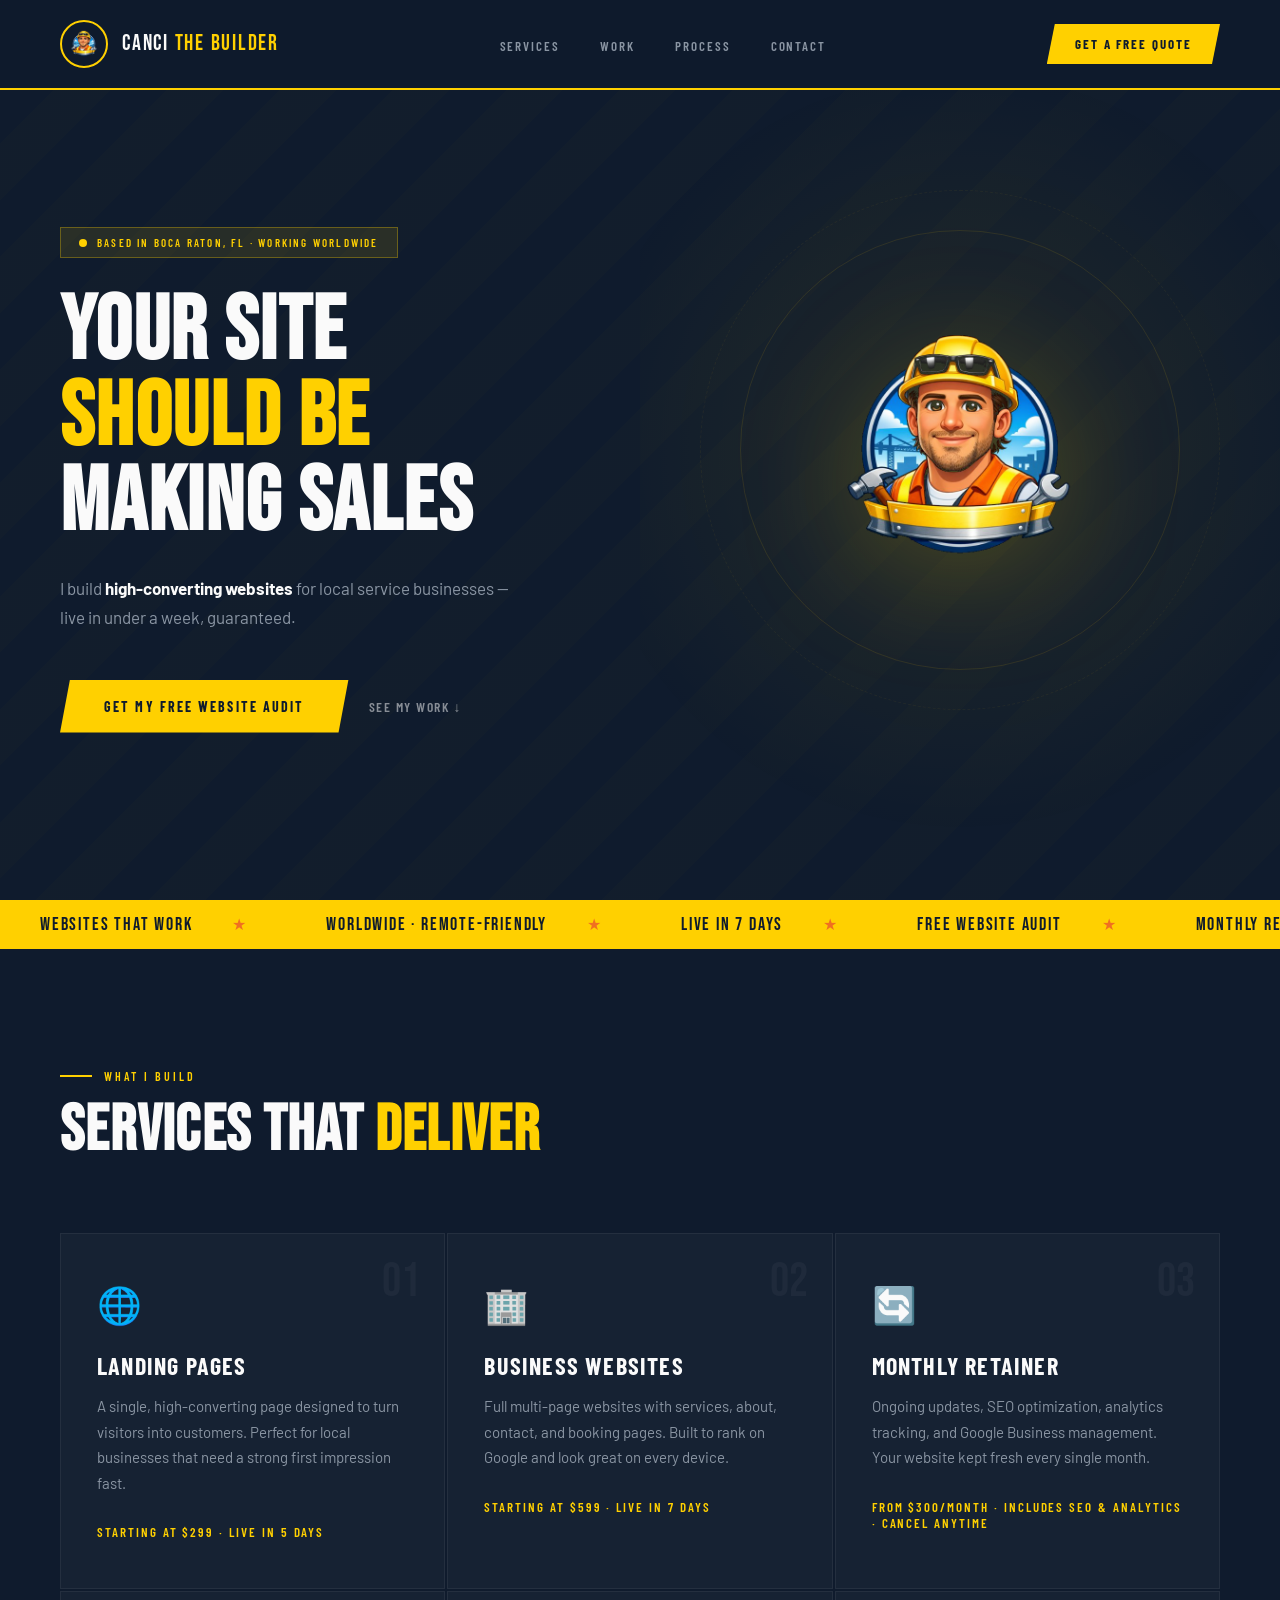
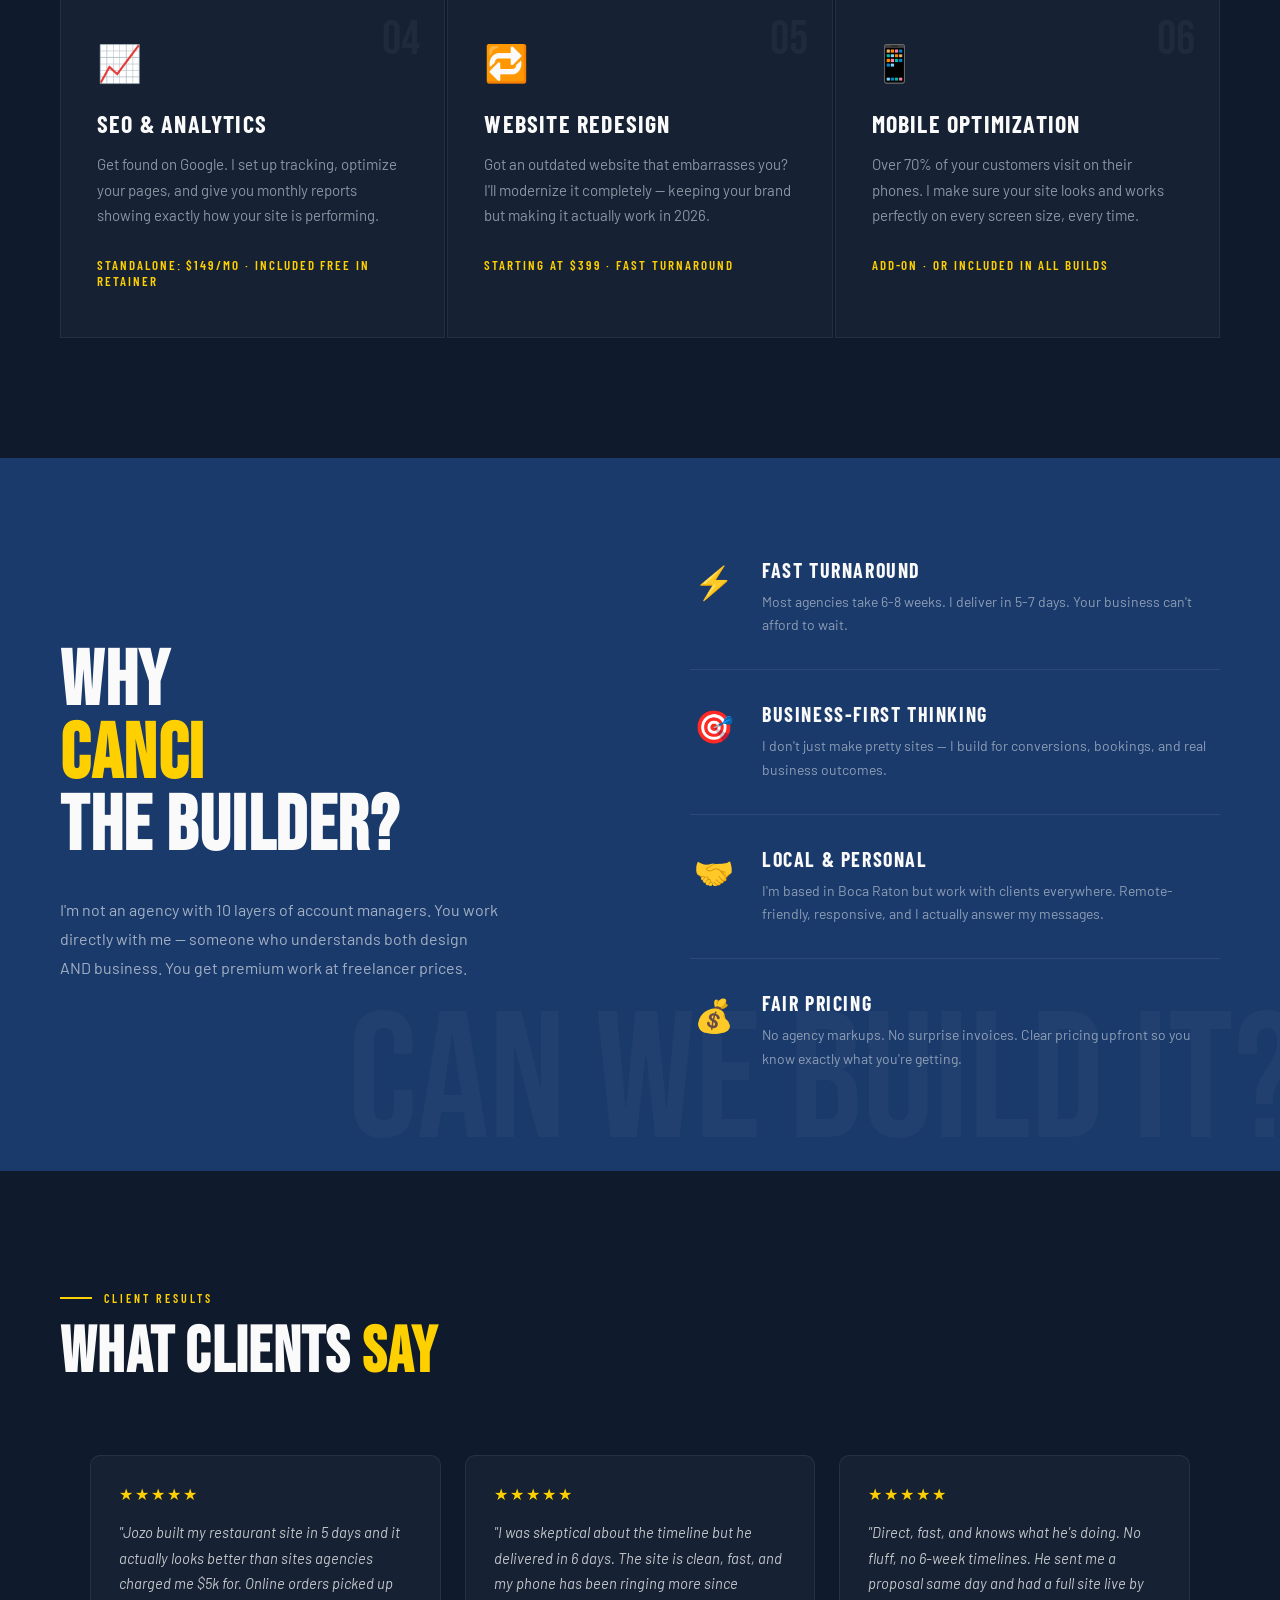
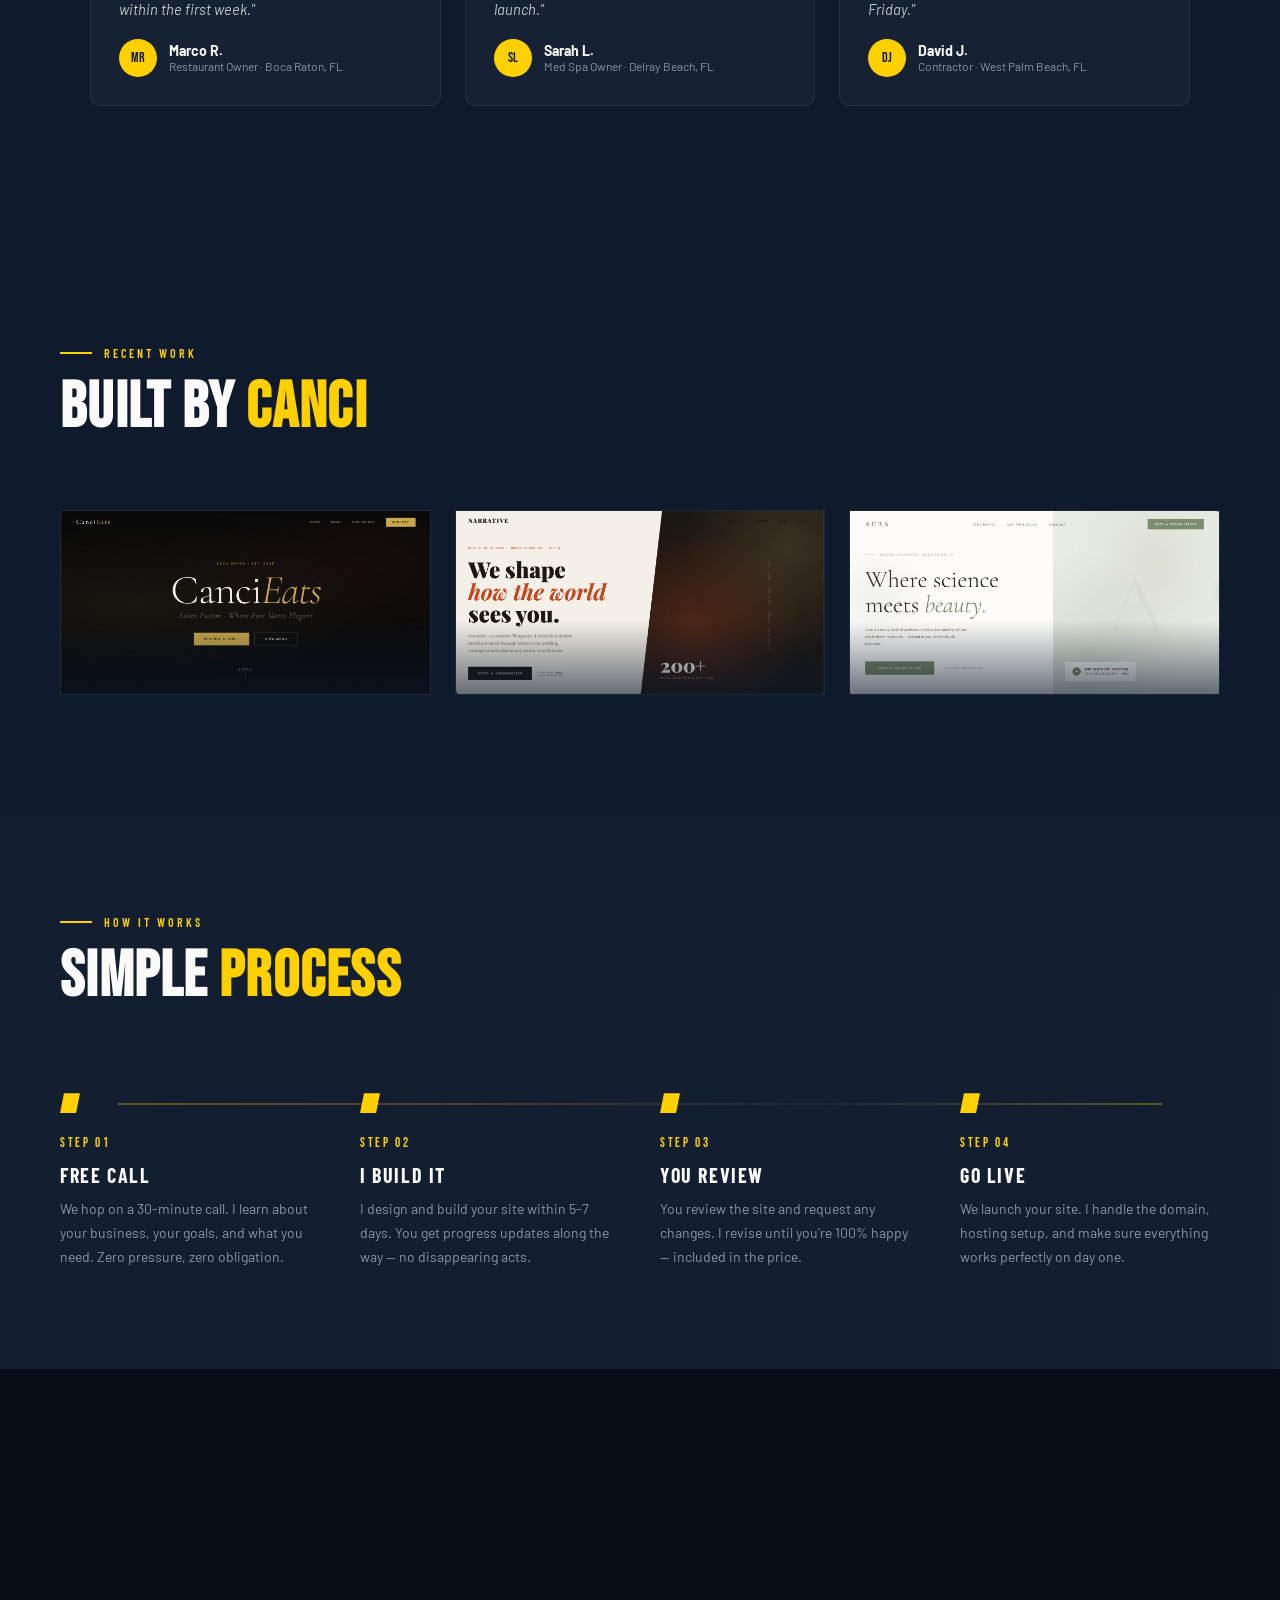
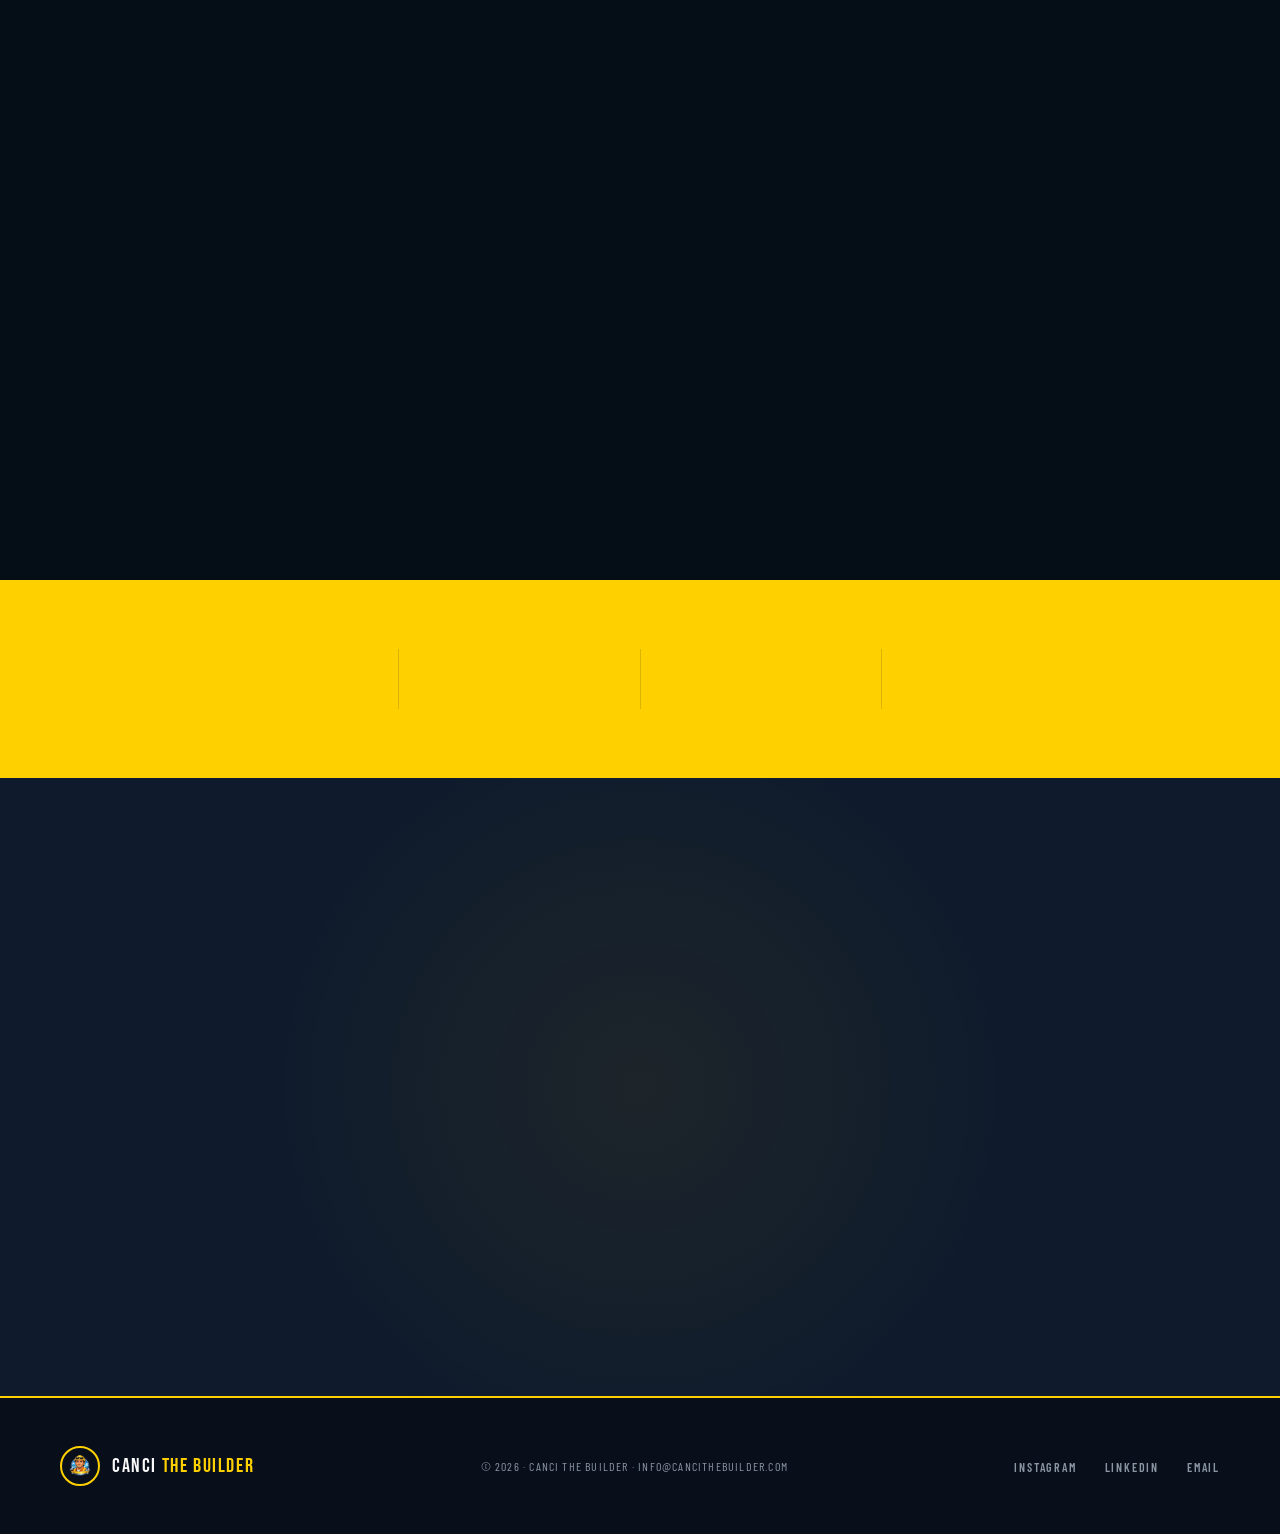
==== commit d94e3276: "Remove MSBA/FAU references, trim scan report, parallelize Claude calls - Removed all MSBA/FAU educat" ====
--- a/scan.html
+++ b/scan.html
@@ -818,7 +818,7 @@
 <div id="loadingScreen">
   <div class="scanning-domain">Scanning <span id="scanDomain"></span></div>
   <div class="loading-headline">Running <span>AI</span> Diagnostics...</div>
-  <p class="loading-sub">This takes about 30–60 seconds. Please don't close this tab.</p>
+  <p class="loading-sub">This takes about 20–40 seconds. Please don't close this tab.</p>
 
   <div class="nodes-wrap">
     <div class="node" id="node-0">
@@ -957,7 +957,7 @@
     <div class="revenue-icon">💸</div>
     <div class="revenue-text">
       <h4>What This Score Is Costing You</h4>
-      <p>Sites scoring below 65 lose an estimated <strong id="leadsLost">8–12 leads/month</strong> to friction, weak copy, and poor first impressions. At even a modest close rate, that's real revenue walking out the door every single month.</p>
+      <p>You're losing an estimated <strong id="leadsLost">8–12 leads/month</strong> to friction and weak first impressions.</p>
     </div>
     <div class="revenue-stat">
       <div class="rs-num" id="leadsNum">10</div>
@@ -988,11 +988,11 @@
     <div class="cs-body">
       <div class="cs-col">
         <div class="cs-col-label before">Before</div>
-        <p>Score of 41. Generic headline, email-only CTA, no testimonials, 3-second bounce rate was off the charts. Getting maybe 2–3 inquiries a month from the website.</p>
+        <p>Score 41. Generic headline, email-only CTA, no testimonials. 2–3 inquiries/month.</p>
       </div>
       <div class="cs-col">
         <div class="cs-col-label after">After Cancilab</div>
-        <p>Rewrote hero headline, replaced email CTA with embedded Calendly, added 3 client testimonials and a results stat. Launched in 6 days. Same traffic — very different outcome.</p>
+        <p>New headline, Calendly CTA, 3 testimonials added. Launched in 6 days. Same traffic.</p>
       </div>
       <div class="cs-col">
         <div class="cs-col-label result">Results (30 Days)</div>
@@ -1049,7 +1049,7 @@
   <!-- 5. Email Capture -->
   <div class="email-capture">
     <h4>Want a Copy of This Report?</h4>
-    <p>Enter your email and we'll send you the full analysis as a PDF — plus a personalized action plan.</p>
+    <p>We'll send you the full analysis as a PDF.</p>
     <div class="email-form">
       <input class="email-input" id="emailInput" type="email" placeholder="your@email.com" />
       <button class="email-btn" onclick="submitEmail()">Send My Report</button>
@@ -1072,7 +1072,7 @@
   <div class="results-cta">
     <div class="rc-eyebrow">Your Next Step</div>
     <h2>Let's Fix Every Issue —<br>In Under a Week</h2>
-    <p>Book a free 30-min strategy call. I'll walk through your full report, show you exactly what to fix, and give you a same-day proposal.</p>
+    <p>Free 30-min call. I'll walk through your report and give you a same-day proposal.</p>
     <a href="https://calendly.com/jozo-cancar27/30min" target="_blank" class="btn-book">Book My Free Strategy Call →</a>
     <div class="btn-book-sub">No commitment · No sales pressure · Same-day proposal</div>
     <div class="cta-trust">
@@ -1230,11 +1230,11 @@
         screenshot: null,
         scores: { overall: 38, label: 'Critical', performance: 31, seo: 29, ux: 44, copy: 35, conversion: 52 },
         issues: [
-          { number: 1, severity: 'crit', title: 'No clear value proposition', description: 'Your headline doesn\'t communicate what you do within the first 3 seconds.' },
-          { number: 2, severity: 'crit', title: 'Too many nav items', description: 'More than 5 links create decision paralysis and increase bounce rate.' },
-          { number: 3, severity: 'warn', title: 'Weak CTA', description: '"Learn More" has no urgency or specific outcome.' },
-          { number: 4, severity: 'warn', title: 'No social proof above fold', description: 'No trust signals visible before scrolling.' },
-          { number: 5, severity: 'info', title: 'Contact form kills momentum', description: 'Multi-day reply window loses ready-to-buy visitors.' }
+          { number: 1, severity: 'crit', title: 'No clear value proposition', description: 'Headline doesn\'t say what you do in 3 seconds.' },
+          { number: 2, severity: 'crit', title: 'Too many nav items', description: '5+ links cause decision paralysis and bounces.' },
+          { number: 3, severity: 'warn', title: 'Weak CTA copy', description: '"Learn More" has no urgency or outcome.' },
+          { number: 4, severity: 'warn', title: 'No social proof above fold', description: 'Zero trust signals before scrolling.' },
+          { number: 5, severity: 'info', title: 'Contact form kills momentum', description: 'Slow reply window loses ready buyers.' }
         ],
         redesign: null
       };
@@ -1254,8 +1254,8 @@
     // 2. Quick wins — pull info-severity issues, fallback to generic
     const infoIssues = (data.issues || []).filter(i => i.severity === 'info');
     const quickWins = infoIssues.length > 0 ? infoIssues : [
-      { title: 'Add your phone number to the nav', description: 'Visitors on mobile want to call instantly — one tap converts better than any form.', time: '5 minutes' },
-      { title: 'Add "Based in [City]" to your headline', description: 'Local keyword in your hero headline boosts local SEO with zero technical work.', time: '2 minutes' }
+      { title: 'Add your phone number to the nav', description: 'Mobile visitors want to tap and call — beats any form.', time: '5 minutes' },
+      { title: 'Add your city to your headline', description: 'Local keyword in the hero boosts local SEO instantly.', time: '2 minutes' }
     ];
     document.getElementById('quickWinsList').innerHTML = quickWins.slice(0, 3).map((w, i) => `
       <div class="qw-item">
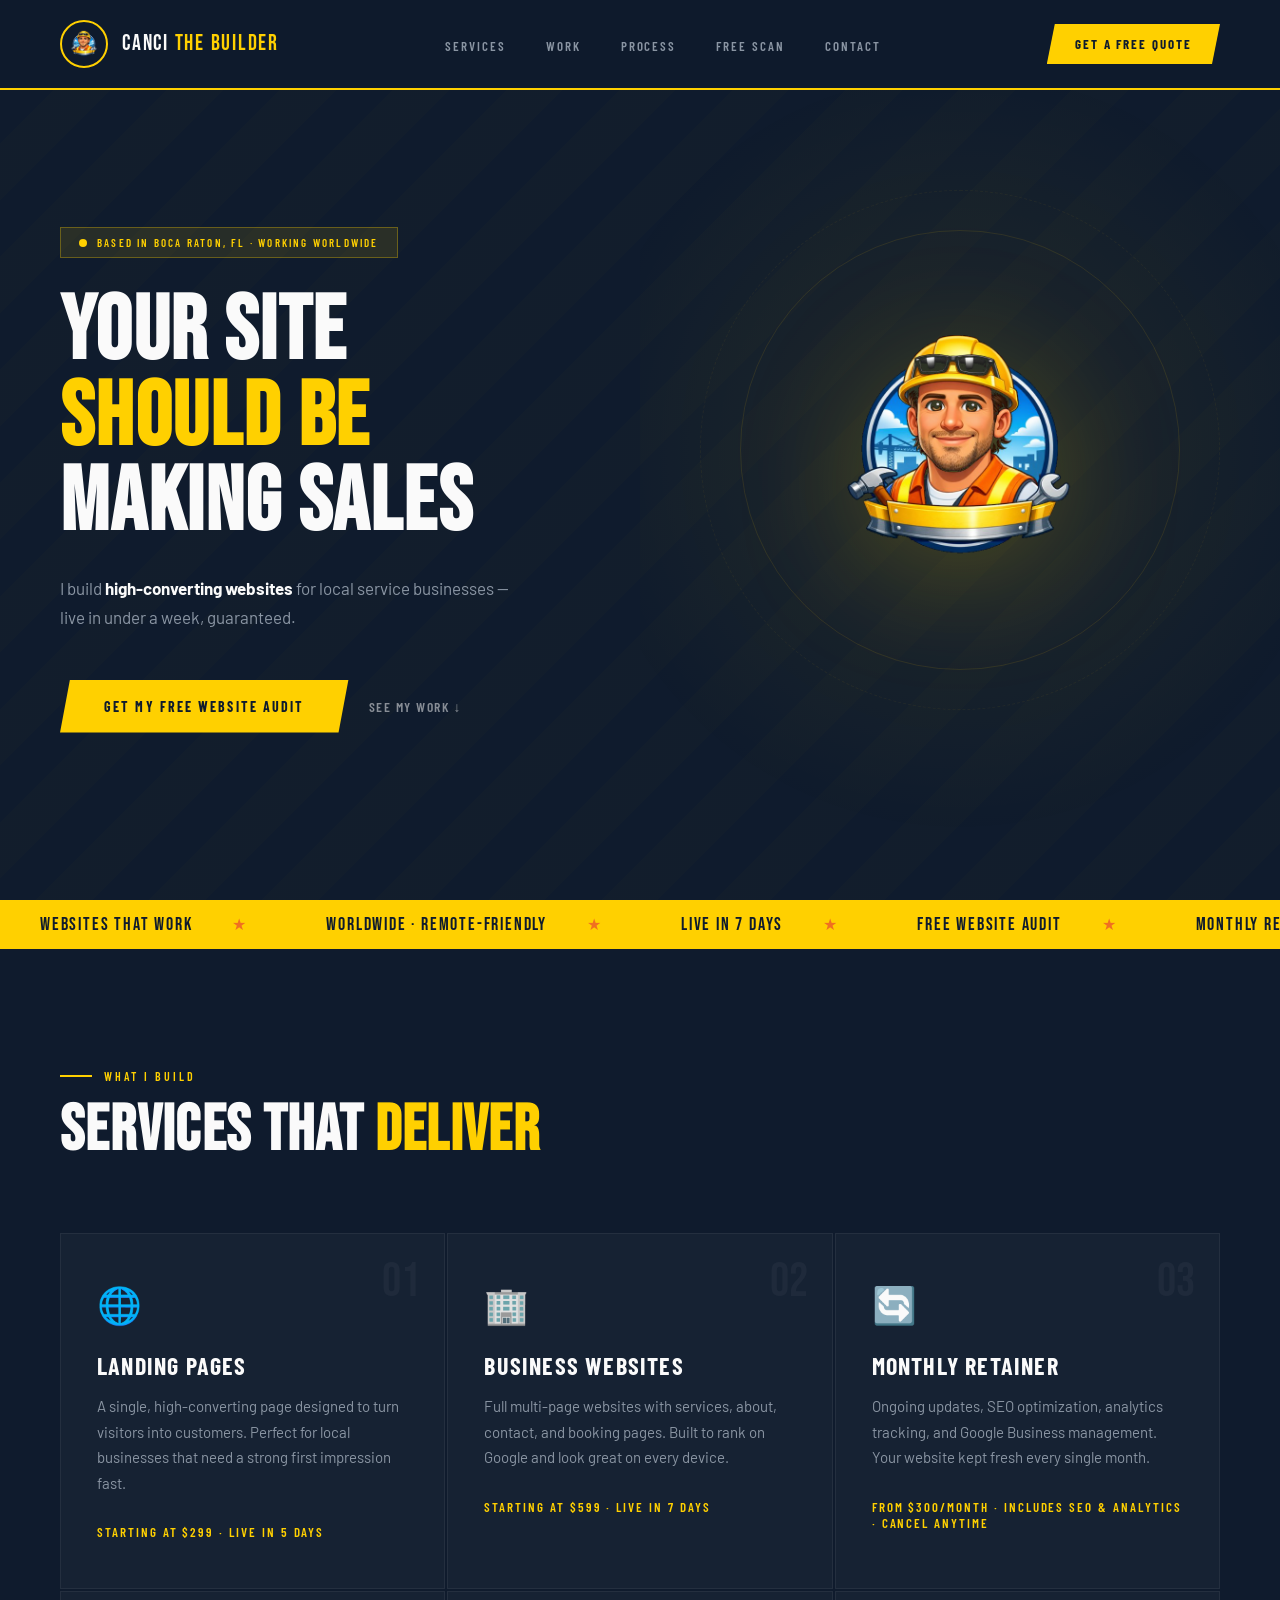
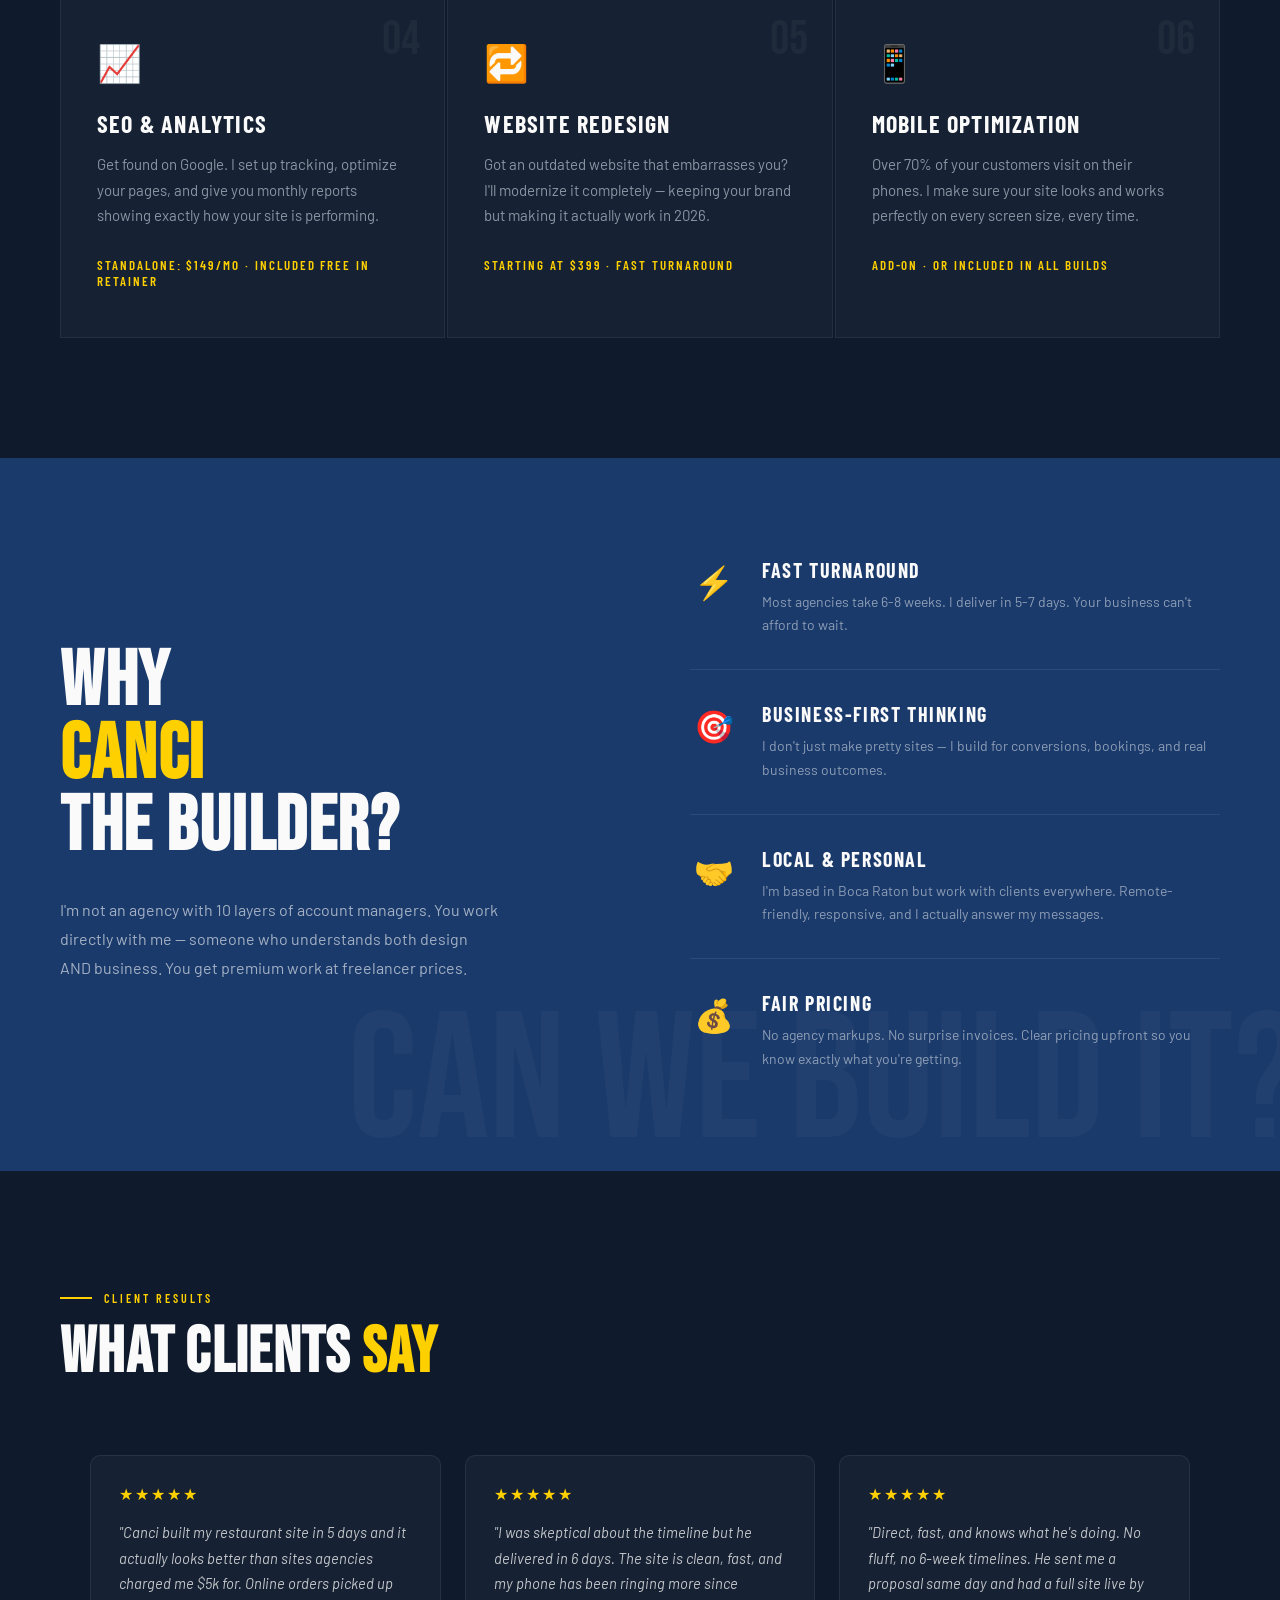
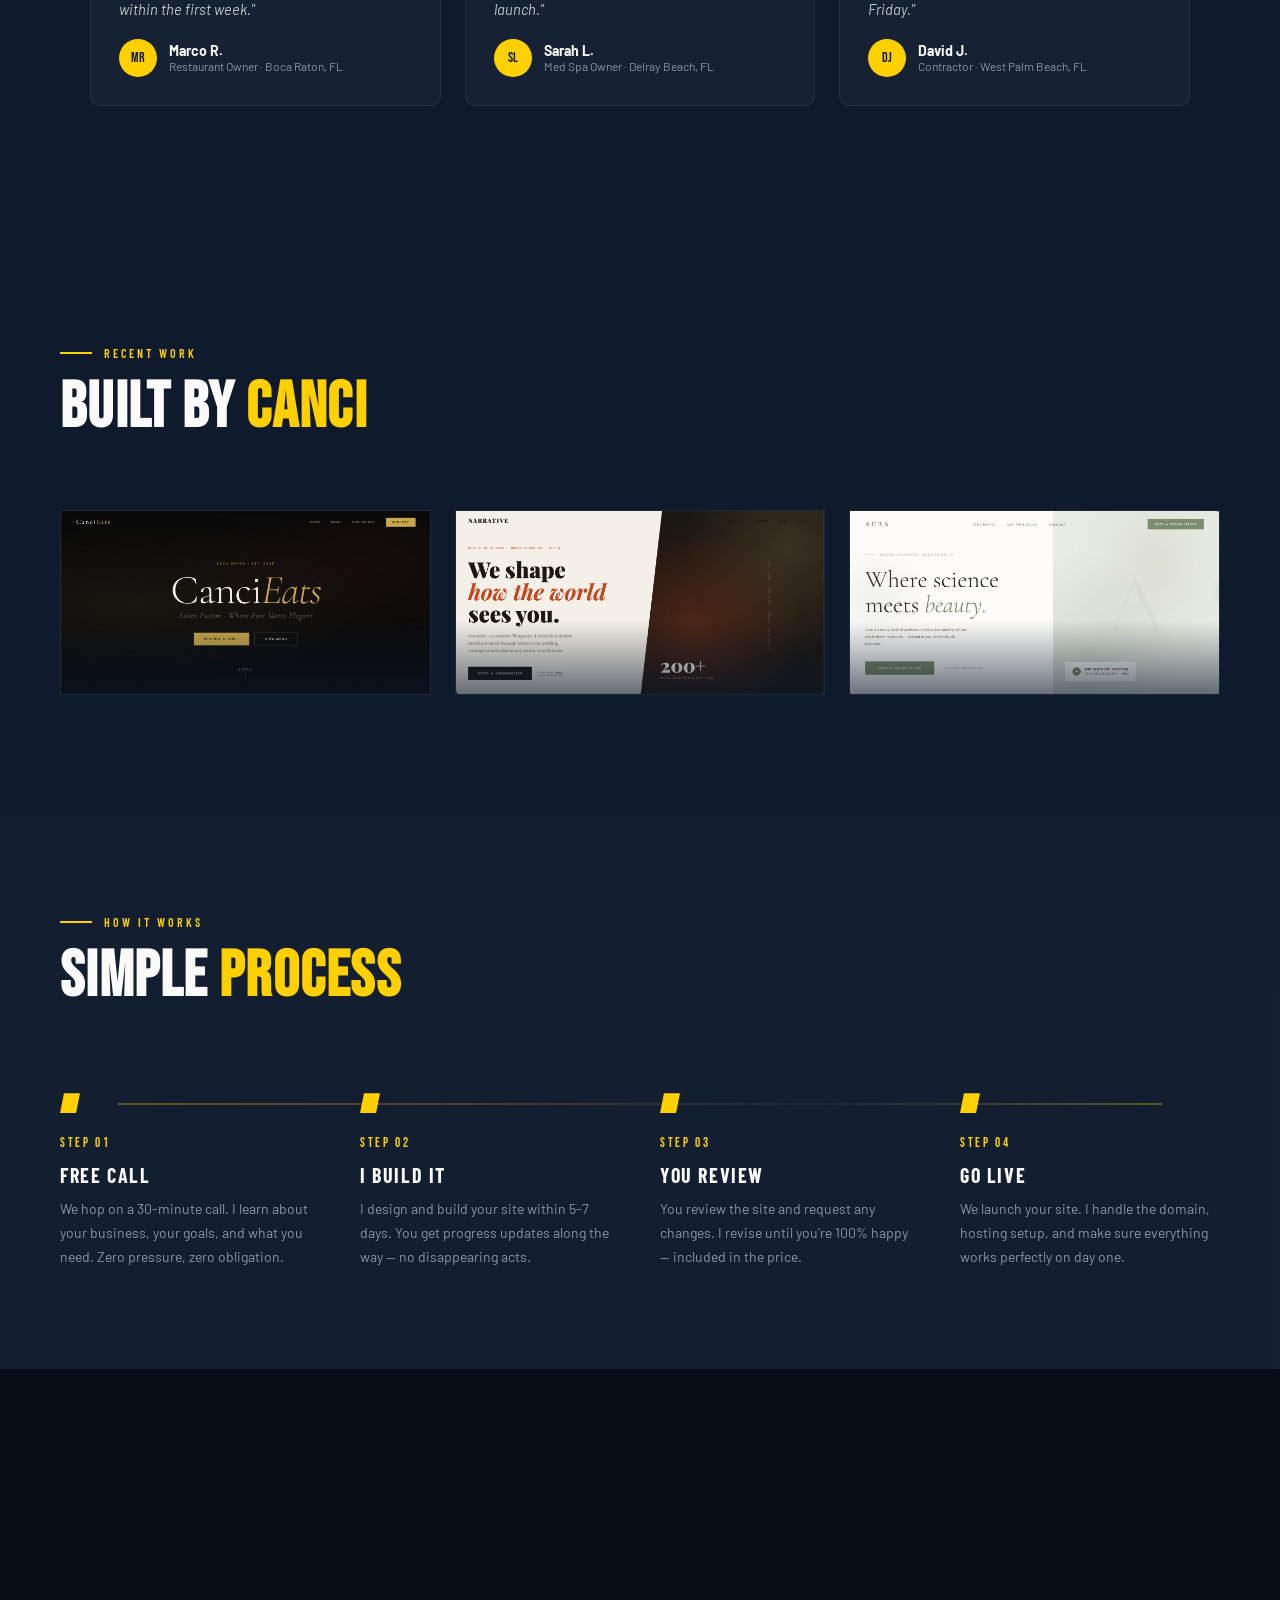
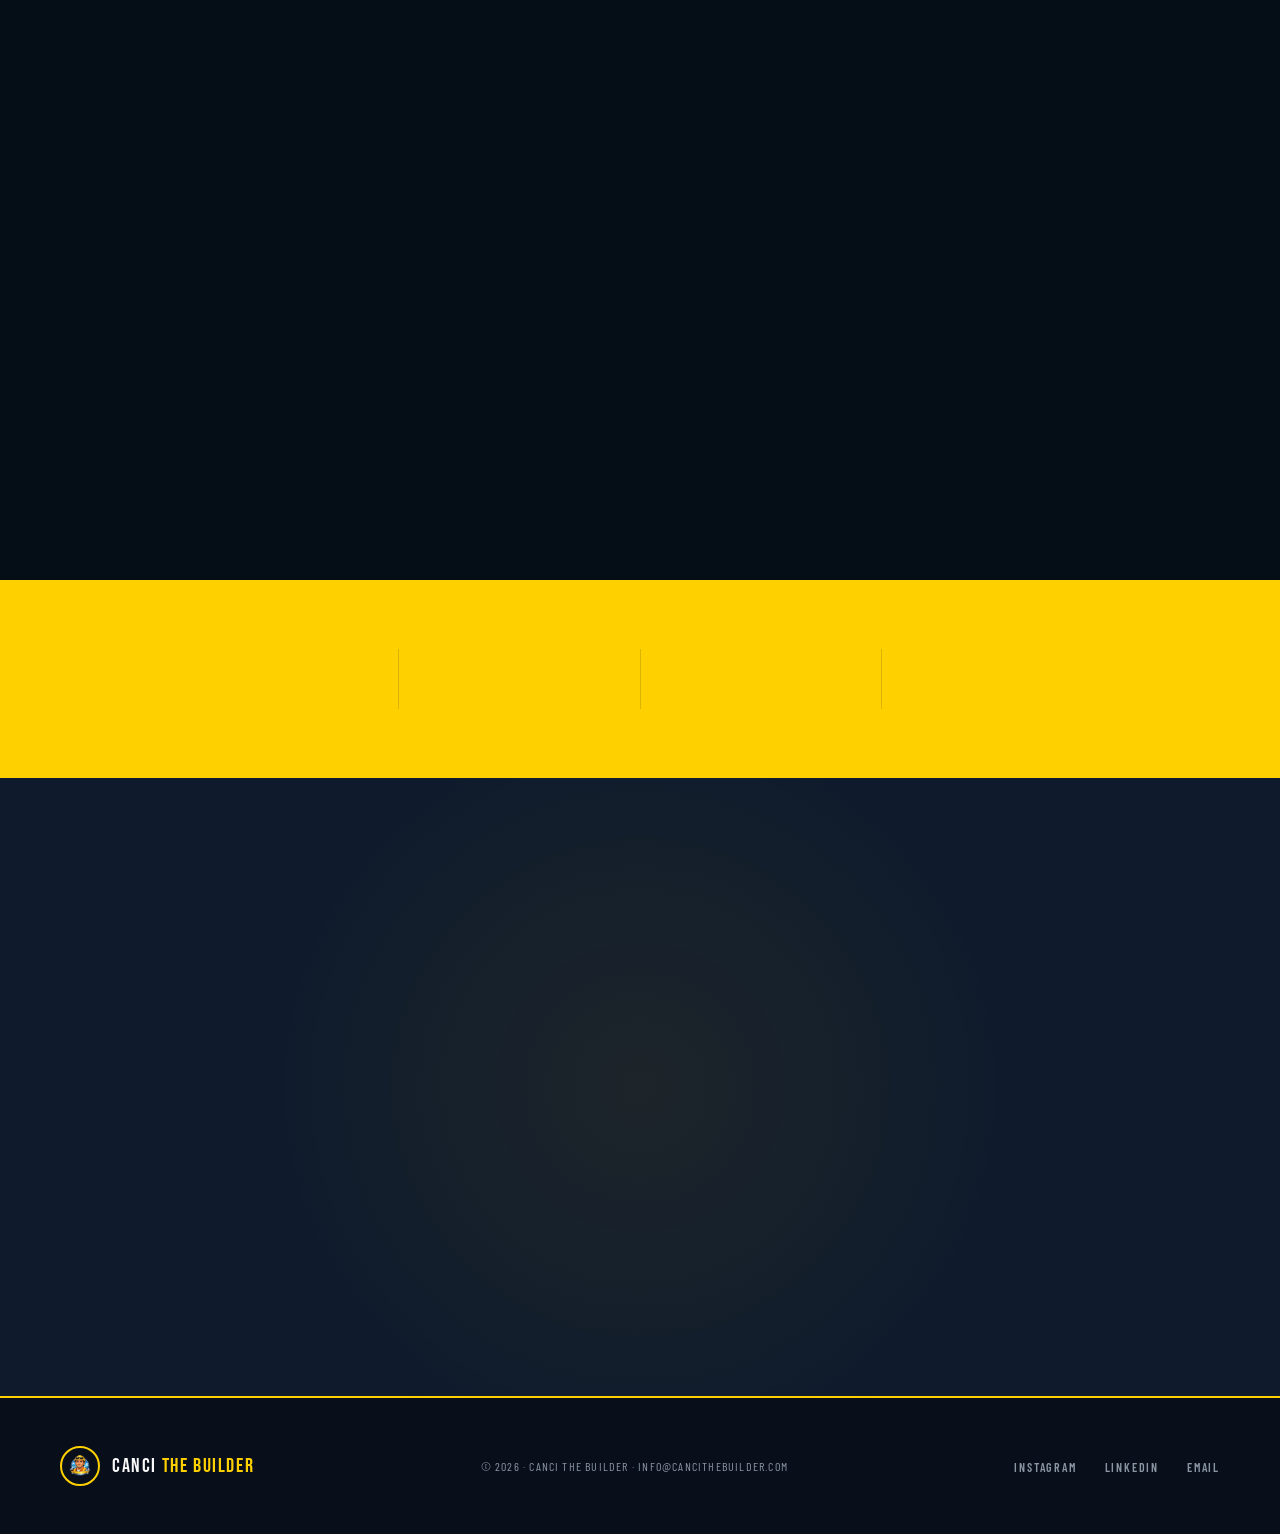
==== commit a78e0041: "Replace Jozo with Canci in all display text Co-Authored-By: Claude Opus 4.6 (1M context) <noreply@an" ====
--- a/scan.html
+++ b/scan.html
@@ -1078,7 +1078,7 @@
     <div class="cta-trust">
       <span>⚡ Live in 7 days</span>
       <span>✓ 100% satisfaction guarantee</span>
-      <span>💬 Direct access to Jozo</span>
+      <span>💬 Direct access to Canci</span>
     </div>
     <div style="margin-top:20px;">
       <button class="btn-pdf" onclick="window.print()">⬇ Download Report as PDF</button>
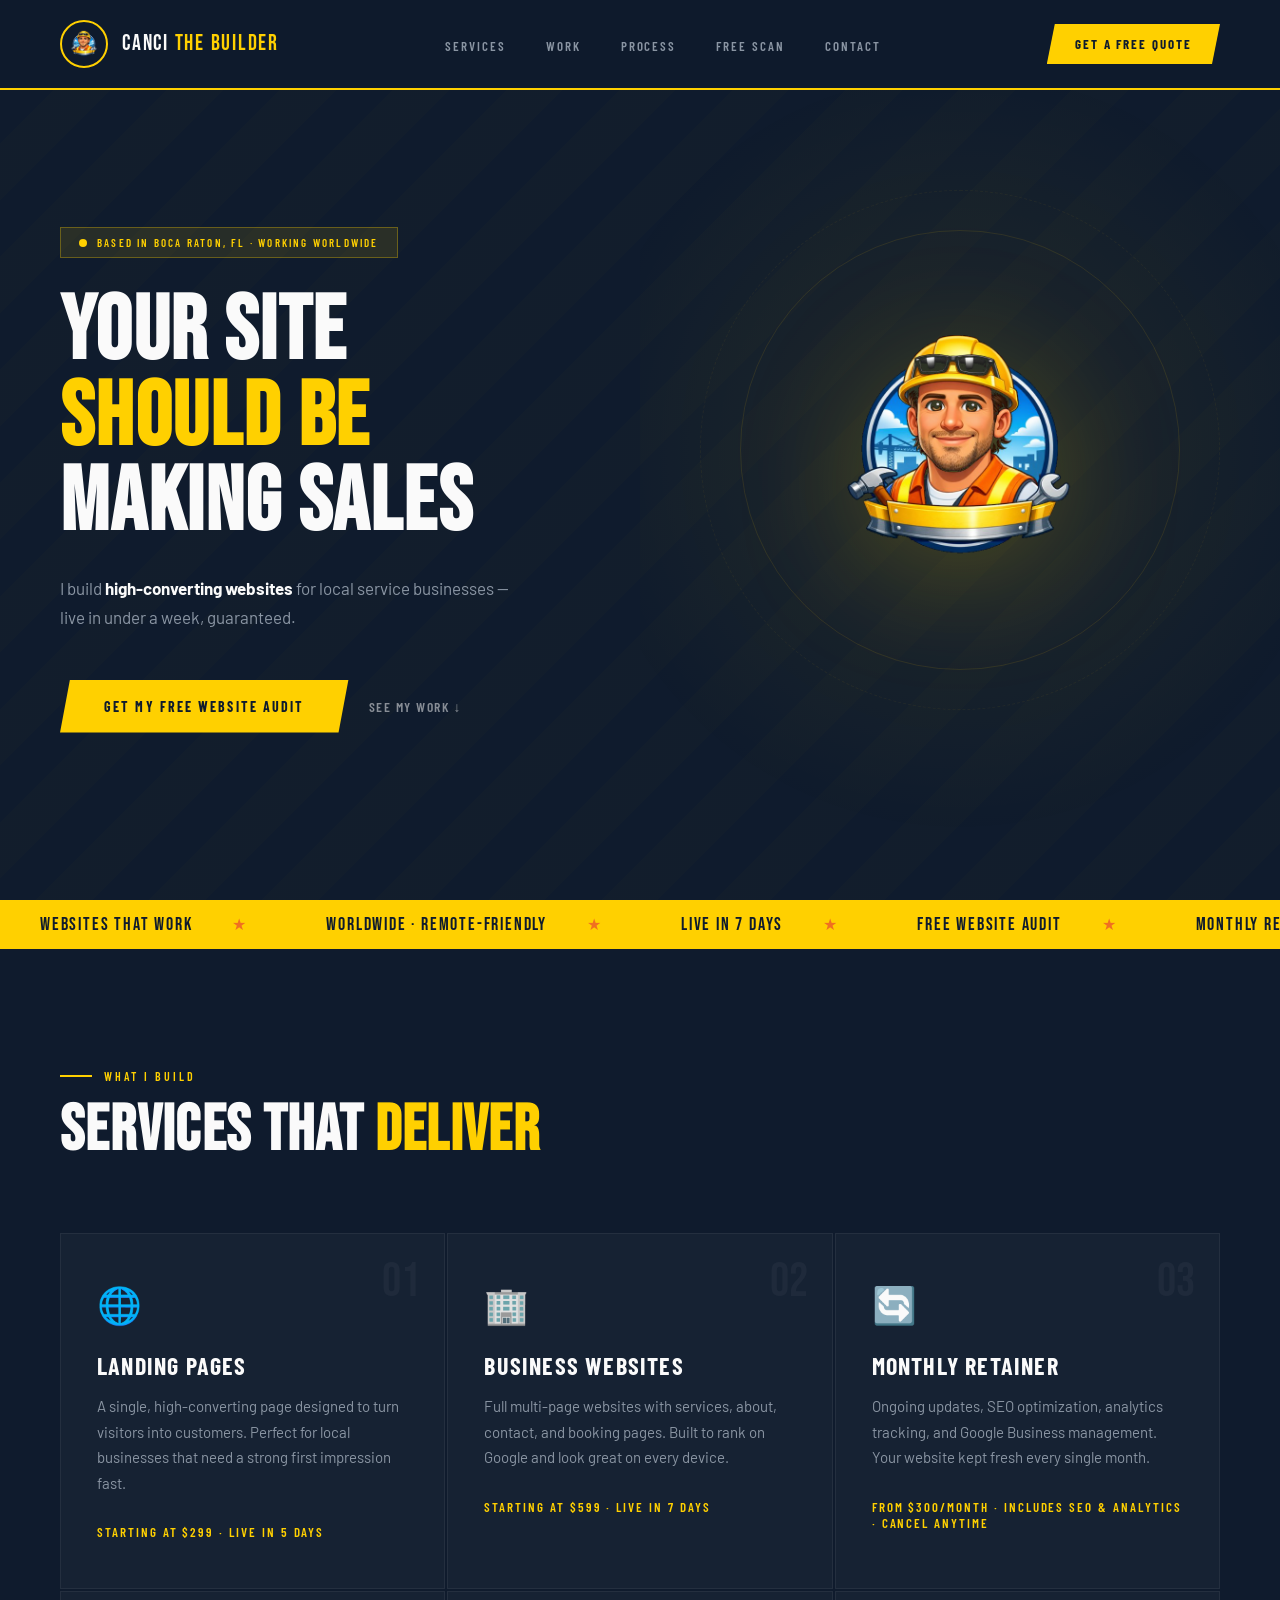
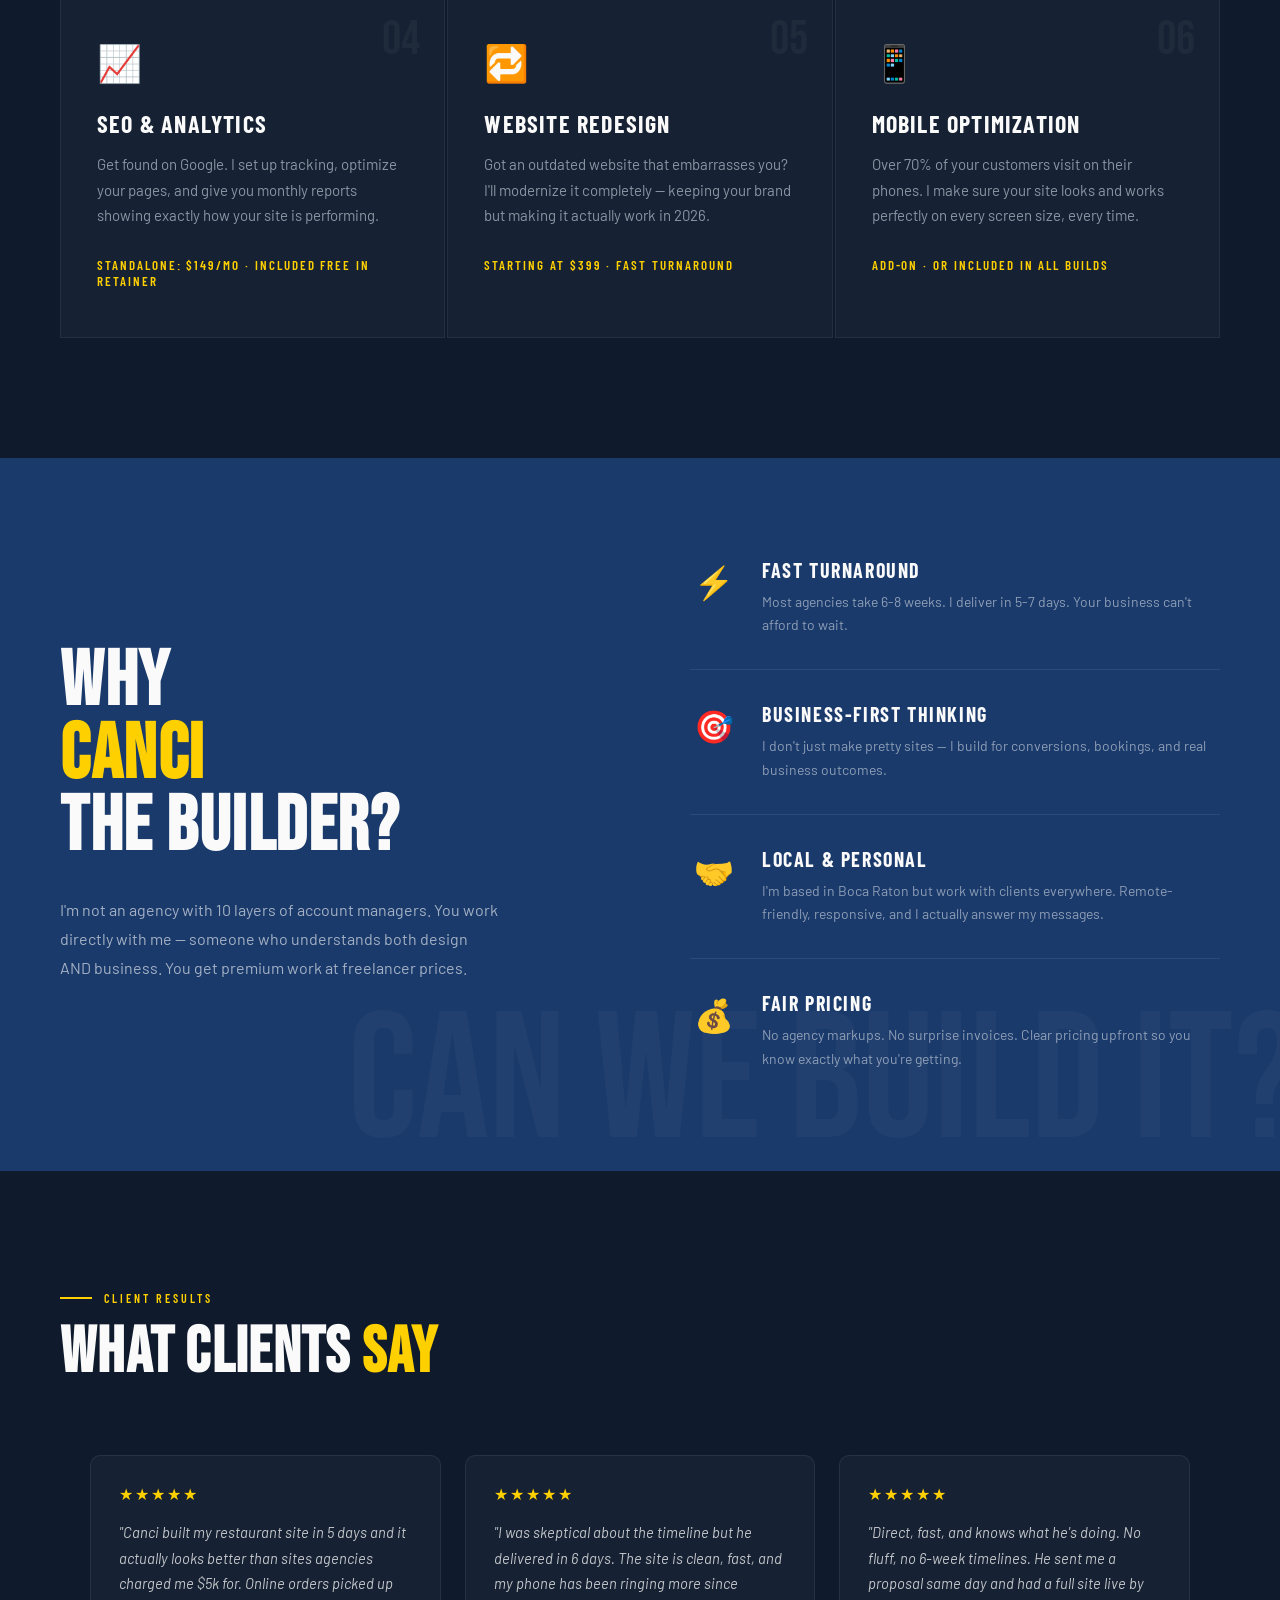
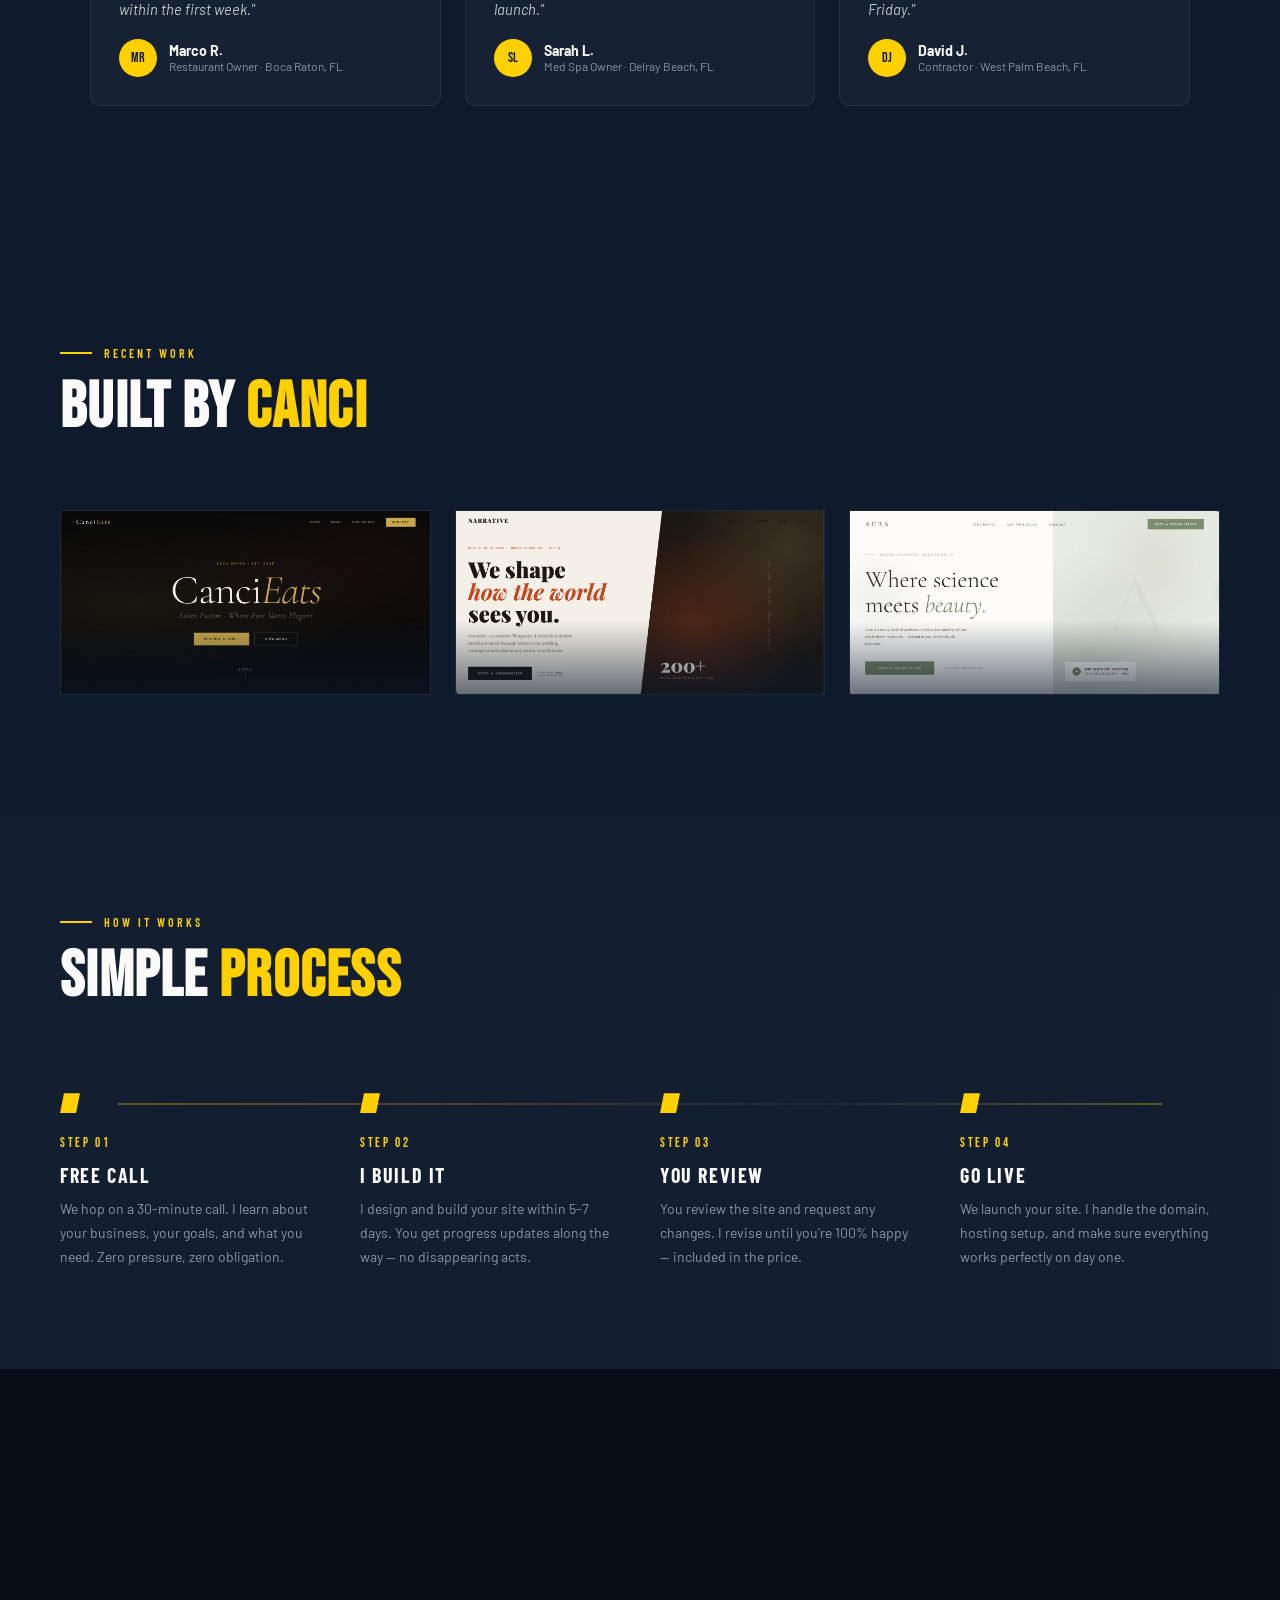
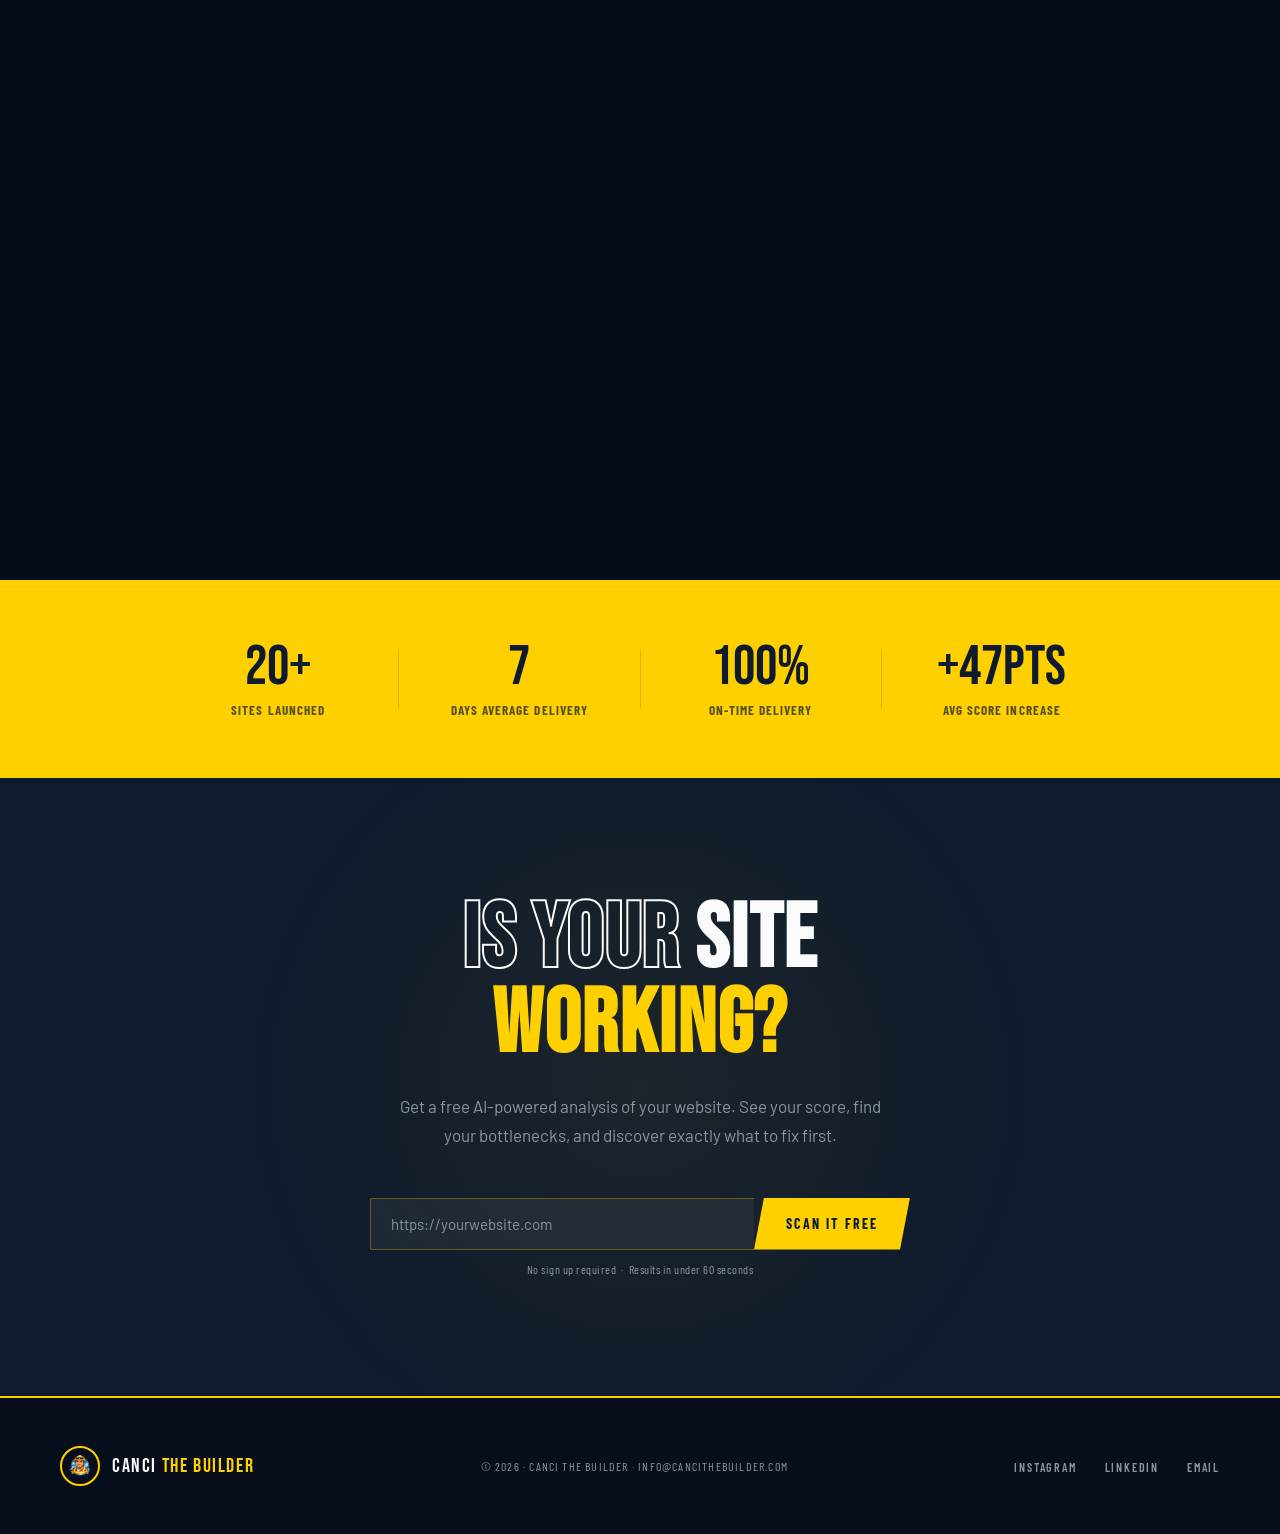
==== commit 1abff429: "feat: add Google Analytics and Calendly click tracking Adds GA4 (G-XYY9YQW58B) to both pages and tra" ====
--- a/scan.html
+++ b/scan.html
@@ -1,6 +1,14 @@
 <!DOCTYPE html>
 <html lang="en">
 <head>
+  <!-- Google tag (gtag.js) -->
+  <script async src="https://www.googletagmanager.com/gtag/js?id=G-XYY9YQW58B"></script>
+  <script>
+    window.dataLayer = window.dataLayer || [];
+    function gtag(){dataLayer.push(arguments);}
+    gtag('js', new Date());
+    gtag('config', 'G-XYY9YQW58B');
+  </script>
   <meta charset="UTF-8" />
   <meta name="viewport" content="width=device-width, initial-scale=1.0" />
   <title>Free Website Analysis — Cancilab by Canci The Builder</title>
@@ -946,7 +954,7 @@
         </div>
         <div class="redesign-lock">
           <p>Full high-fidelity design with your brand &amp; copy</p>
-          <a href="https://calendly.com/jozo-cancar27/30min" target="_blank" class="btn-book" style="margin-top:12px;display:inline-block;">Get It Built →</a>
+          <a href="https://calendly.com/jozo-cancar27/30min" target="_blank" onclick="gtag('event','calendly_click',{event_category:'conversion',event_label:this.textContent.trim()})" class="btn-book" style="margin-top:12px;display:inline-block;">Get It Built →</a>
         </div>
       </div>
     </div>
@@ -1073,7 +1081,7 @@
     <div class="rc-eyebrow">Your Next Step</div>
     <h2>Let's Fix Every Issue —<br>In Under a Week</h2>
     <p>Free 30-min call. I'll walk through your report and give you a same-day proposal.</p>
-    <a href="https://calendly.com/jozo-cancar27/30min" target="_blank" class="btn-book">Book My Free Strategy Call →</a>
+    <a href="https://calendly.com/jozo-cancar27/30min" target="_blank" onclick="gtag('event','calendly_click',{event_category:'conversion',event_label:this.textContent.trim()})" class="btn-book">Book My Free Strategy Call →</a>
     <div class="btn-book-sub">No commitment · No sales pressure · Same-day proposal</div>
     <div class="cta-trust">
       <span>⚡ Live in 7 days</span>
